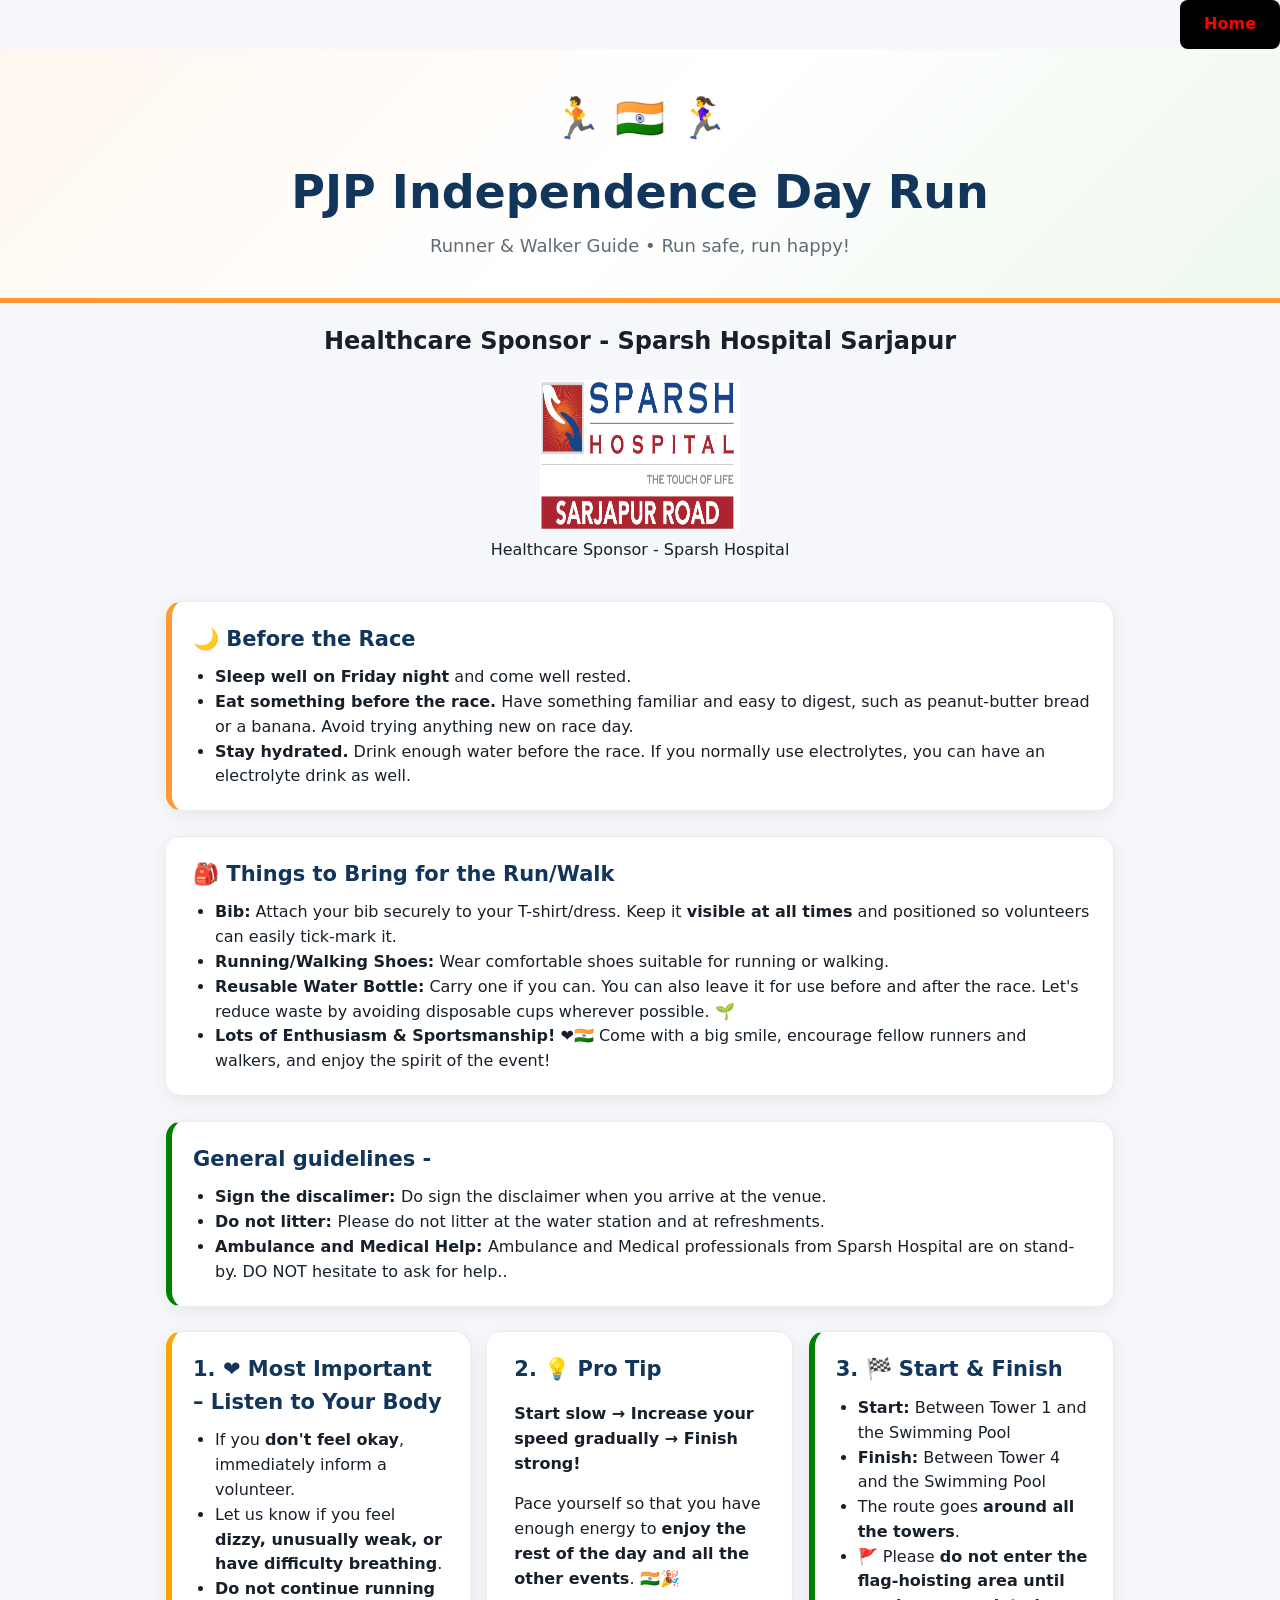
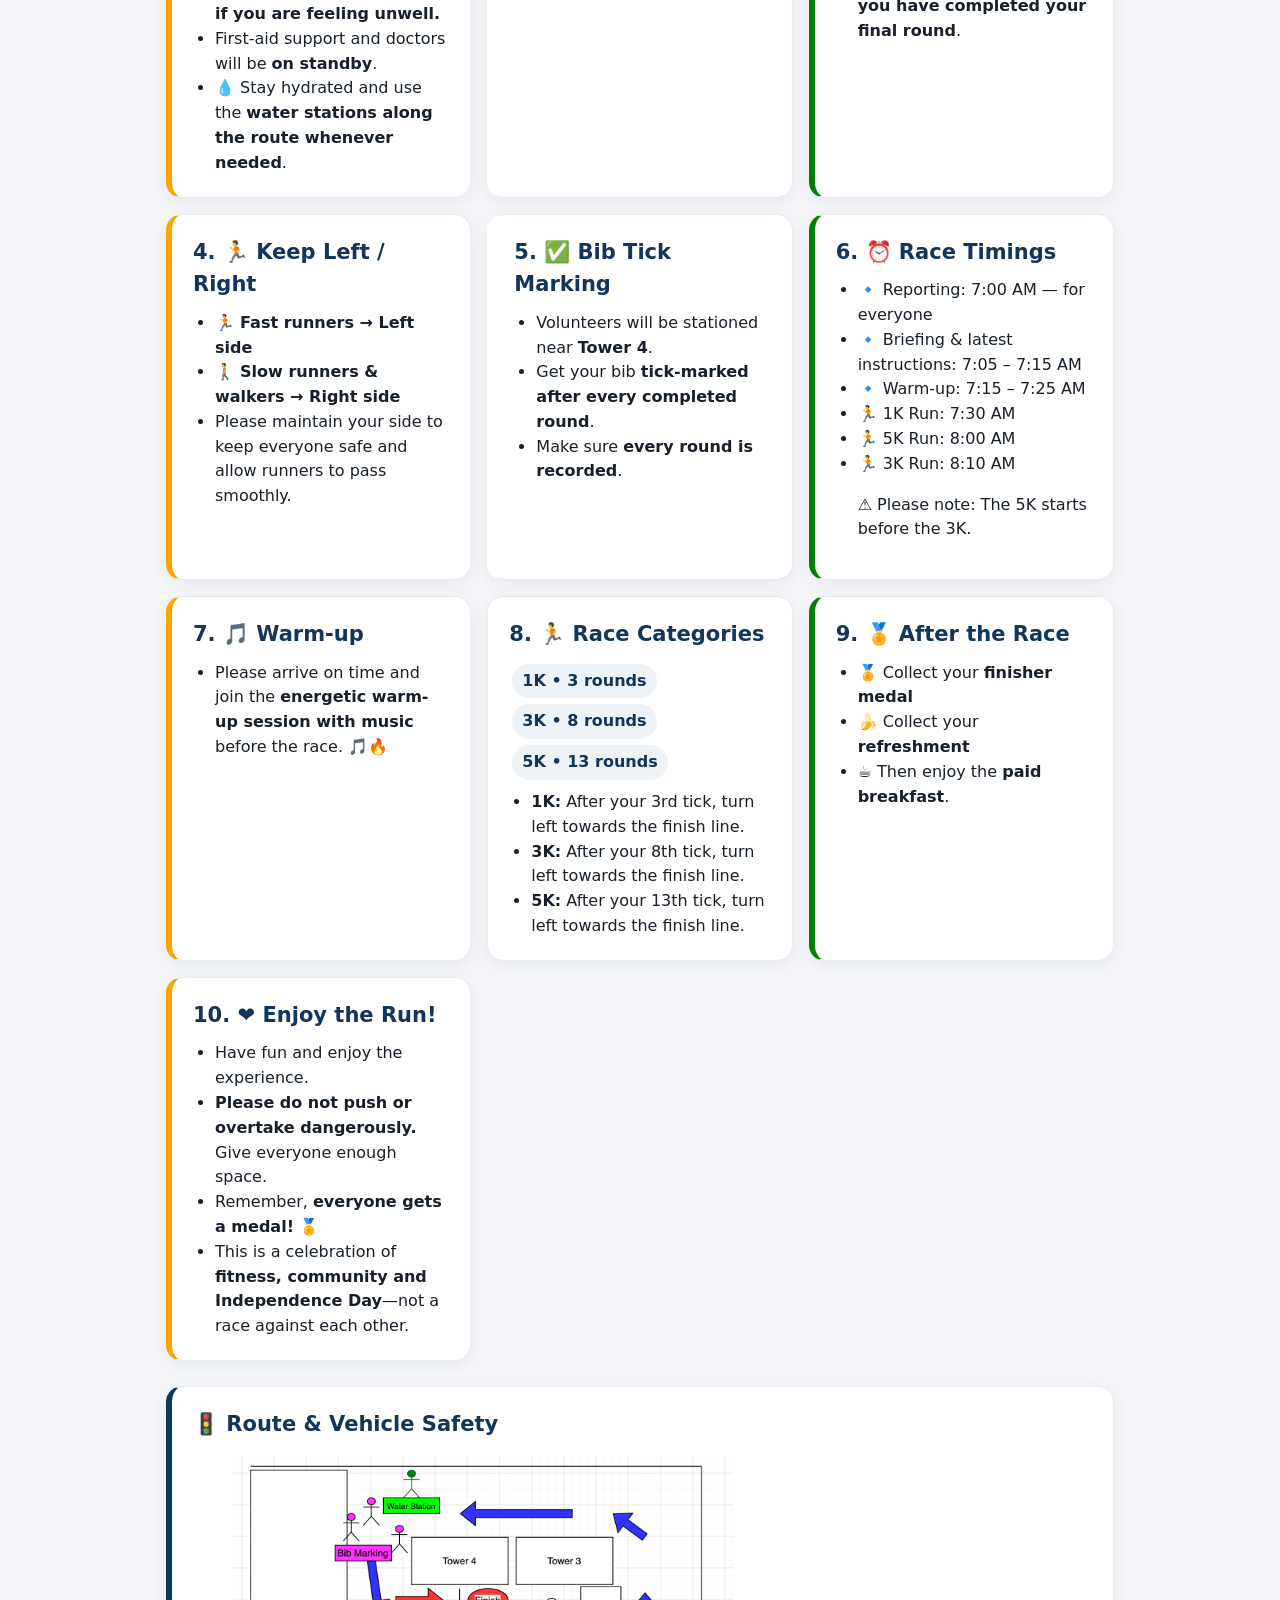
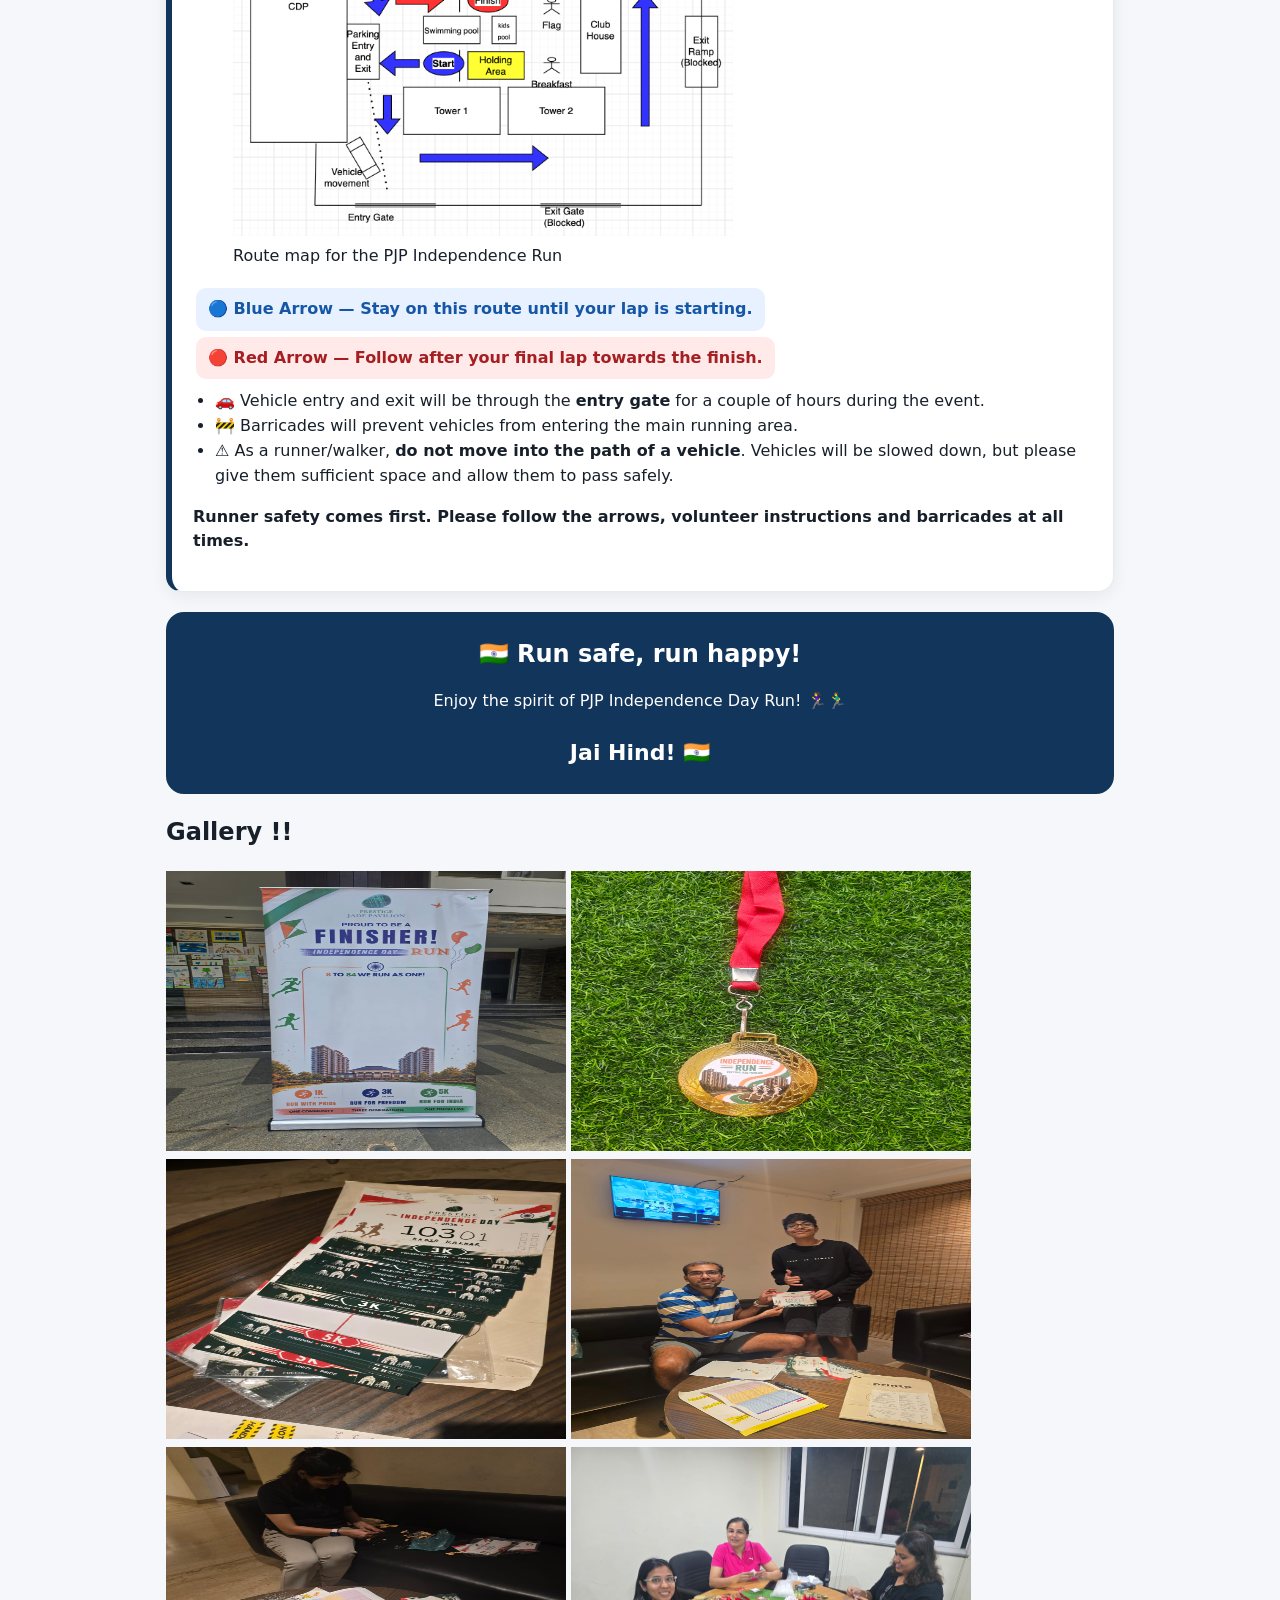
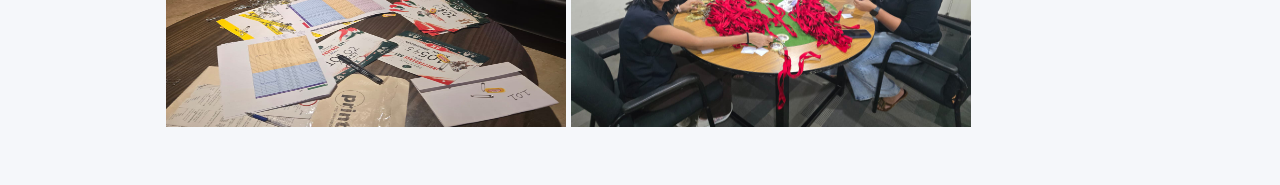
==== PJP_Independence_Day_Run.html @ b3493bb8 "Updated with latest changes" ====
<!doctype html>
<html lang="en">
<head>
	<!-- Google Tag Manager -->
	<script>(function(w,d,s,l,i){w[l]=w[l]||[];w[l].push({'gtm.start':
	new Date().getTime(),event:'gtm.js'});var f=d.getElementsByTagName(s)[0],
	j=d.createElement(s),dl=l!='dataLayer'?'&l='+l:'';j.async=true;j.src=
	'https://www.googletagmanager.com/gtm.js?id='+i+dl;f.parentNode.insertBefore(j,f);
	})(window,document,'script','dataLayer','GTM-TH9XG8PS');</script>
	<!-- End Google Tag Manager -->
<meta charset="utf-8">
<meta name="viewport" content="width=device-width,initial-scale=1">
<title>PJP Independence Day Run – Runner Instructions</title>
<style>
*{box-sizing:border-box}body{margin:0;font-family:system-ui,-apple-system,Segoe UI,Roboto,Arial,sans-serif;background:#f5f7fa;color:#17202a;line-height:1.55}
.hero{background:linear-gradient(135deg,#fff7ef,#fff,#eef8ed);padding:38px 18px;text-align:center;border-bottom:5px solid #ff9933}
.hero h1{margin:8px 0 4px;font-size:clamp(28px,5vw,46px);color:#12355b}.hero p{margin:0;color:#5f6b76;font-size:18px}
.wrap{max-width:980px;margin:auto;padding:22px 16px 50px}.grid{display:grid;grid-template-columns:repeat(auto-fit,minmax(280px,1fr));gap:16px}
.card{background:white;border-radius:16px;padding:21px;box-shadow:0 4px 18px #0001;border:1px solid #e7ebef}.card h2{margin:0 0 10px;color:#12355b;font-size:21px}
.highlight{border-left:6px solid #ff9933}
.things{border-left:6px solid white}
.general{border-left:6px solid green}
.safety{border-left:6px solid orange}
.route{border-left:6px solid #12355b}
ul{margin:7px 0 0;padding-left:22px}.badge{display:inline-block;padding:5px 10px;margin:3px;border-radius:999px;background:#eef3f8;color:#12355b;font-weight:700}
.arrow{display:inline-block;padding:9px 12px;border-radius:10px;font-weight:800;margin:3px}.blue{background:#e8f1ff;color:#1557a6}.red{background:#ffe9e9;color:#a51e22}
.finish{margin-top:20px;background:#12355b;color:white;border-radius:18px;padding:24px;text-align:center}.finish h2{color:white;margin:0 0 6px}
@media(max-width:600px){.card{padding:17px}.hero{padding:30px 14px}}
</style>
</head>
<body>

<div class="button-container">
  <a href="https://www.ironcrew-fitness.in/" class="btn">Home</a>
</div>

<style>
.button-container {
  text-align: right;
}

.btn {
  display: inline-block;
  padding: 12px 24px;
  background: black;
  color: red;
  text-decoration: none;
  border-radius: 8px;
  font-weight: bold;
}

.btn:hover {
  background: #0056b3;
}
</style>
</style>
<header class="hero">
<div style="font-size:40px">🏃 🇮🇳 🏃‍♀️</div><h1>PJP Independence Day Run</h1><p>Runner & Walker Guide • Run safe, run happy!</p>
</header>

<section class="sponsor">
<div style="text-align:center"><h2> Healthcare Sponsor - Sparsh Hospital Sarjapur</h2></div>
        <figure style="text-align: center;">
            <img src="./images/pjp_run/sparsh_logo.png" alt="sparsh hospital logo" width="200" height="150">
            <figcaption>
                Healthcare Sponsor  - Sparsh Hospital
            </figcaption>
        </figure>
</section>

<main class="wrap">

<section class="card highlight"><h2>🌙 Before the Race</h2><ul>
<li><b>Sleep well on Friday night</b> and come well rested.</li>
<li><b>Eat something before the race.</b> Have something familiar and easy to digest, such as peanut-butter bread or a banana. Avoid trying anything new on race day.</li>
<li><b>Stay hydrated.</b> Drink enough water before the race. If you normally use electrolytes, you can have an electrolyte drink as well.</li>
</ul></section><br>

<section class="card things"><h2>🎒 Things to Bring for the Run/Walk</h2><ul>
<li><b>Bib:</b> Attach your bib securely to your T-shirt/dress. Keep it <b>visible at all times</b> and positioned so volunteers can easily tick-mark it.</li>
<li><b>Running/Walking Shoes:</b> Wear comfortable shoes suitable for running or walking.</li>
<li><b>Reusable Water Bottle:</b> Carry one if you can. You can also leave it for use before and after the race. Let's reduce waste by avoiding disposable cups wherever possible. 🌱</li>
<li><b>Lots of Enthusiasm & Sportsmanship!</b> ❤️🇮🇳 Come with a big smile, encourage fellow runners and walkers, and enjoy the spirit of the event!</li>
</ul></section><br>

<section class="card general"><h2>General guidelines - </h2><ul>
<li><b>Sign the discalimer: </b> Do sign the disclaimer when you arrive at the venue.</li>
<li><b>Do not litter: </b> Please do not litter at the water station and at refreshments.</li>
<li><b>Ambulance and Medical Help: </b> Ambulance and Medical professionals from Sparsh Hospital are on stand-by. DO NOT hesitate to ask for help..</li>
</ul></section><br>

<div class="grid">
<section class="card safety"><h2>1. ❤️ Most Important – Listen to Your Body</h2><ul>
        <li>If you <b>don't feel okay</b>, immediately inform a volunteer.</li>
        <li>Let us know if you feel <b>dizzy, unusually weak, or have difficulty breathing</b>.</li>
        <li><b>Do not continue running if you are feeling unwell.</b></li>
        <li>First-aid support and doctors will be <b>on standby</b>.</li>
        <li>💧 Stay hydrated and use the <b>water stations along the route whenever needed</b>.</li>
    </ul>
</section>

<section class="card things"><h2>2. 💡 Pro Tip</h2><p><b>Start slow → Increase your speed gradually → Finish strong!</b></p><p>Pace yourself so that you have enough energy to <b>enjoy the rest of the day and all the other events</b>. 🇮🇳🎉</p></section>

<section class="card general"><h2>3. 🏁 Start & Finish</h2><ul><li><b>Start:</b> Between Tower 1 and the Swimming Pool</li><li><b>Finish:</b> Between Tower 4 and the Swimming Pool</li><li>The route goes <b>around all the towers</b>.</li><li>🚩 Please <b>do not enter the flag-hoisting area until you have completed your final round</b>.</li></ul></section>

<section class="card safety"><h2>4. 🏃 Keep Left / Right</h2><ul><li>🏃 <b>Fast runners → Left side</b></li><li>🚶 <b>Slow runners & walkers → Right side</b></li><li>Please maintain your side to keep everyone safe and allow runners to pass smoothly.</li></ul></section>

<section class="card things"><h2>5. ✅ Bib Tick Marking</h2><ul><li>Volunteers will be stationed near <b>Tower 4</b>.</li><li>Get your bib <b>tick-marked after every completed round</b>.</li><li>Make sure <b>every round is recorded</b>.</li></ul></section>

<section class="card general"><h2>6. ⏰ Race Timings</h2>
    <ul>
        <li>🔹 Reporting: 7:00 AM — for everyone</li>
        <li>🔹 Briefing & latest instructions: 7:05 – 7:15 AM</li>
        <li>🔹 Warm-up: 7:15 – 7:25 AM</li>
        <li>🏃 1K Run: 7:30 AM </li>
        <li> 🏃 5K Run: 8:00 AM</li>
        <li> 🏃 3K Run: 8:10 AM</li>
        <p>⚠️ Please note: The 5K starts before the 3K.<p>
    </ul>
</section>

<section class="card safety"><h2>7. 🎵 Warm-up</h2><ul><li>Please arrive on time and join the <b>energetic warm-up session with music</b> before the race. 🎵🔥</li></ul></section>

<section class="card"><h2>8. 🏃 Race Categories</h2><div class="badge">1K • 3 rounds</div><div class="badge">3K • 8 rounds</div><div class="badge">5K • 13 rounds</div><ul><li><b>1K:</b> After your 3rd tick, turn left towards the finish line.</li><li><b>3K:</b> After your 8th tick, turn left towards the finish line.</li><li><b>5K:</b> After your 13th tick, turn left towards the finish line.</li></ul></section>

<section class="card general"><h2>9. 🏅 After the Race</h2><ul><li>🏅 Collect your <b>finisher medal</b></li><li>🍌 Collect your <b>refreshment</b></li><li>☕ Then enjoy the <b>paid breakfast</b>.</li></ul></section>

<section class="card safety"><h2>10. ❤️ Enjoy the Run!</h2><ul><li>Have fun and enjoy the experience.</li><li><b>Please do not push or overtake dangerously.</b> Give everyone enough space.</li><li>Remember, <b>everyone gets a medal! 🏅</b></li><li>This is a celebration of <b>fitness, community and Independence Day</b>—not a race against each other.</li></ul></section>

</div><br>

<section class="card route"><h2>🚦 Route & Vehicle Safety</h2>
        <figure>
            <img src="./images/pjp_run/pjp_run_route.png" alt="sample week plan" width="500" height="380">
            <figcaption>
                Route map for the PJP Independence Run
            </figcaption>
        </figure>
    <div>
        <span class="arrow blue">🔵 Blue Arrow — Stay on this route until your lap is starting.</span>
        <span class="arrow red">🔴 Red Arrow — Follow after your final lap towards the finish.</span>
    </div>
    <ul>
        <li>🚗 Vehicle entry and exit will be through the <b>entry gate</b> for a couple of hours during the event.</li>
        <li>🚧 Barricades will prevent vehicles from entering the main running area.</li>
        <li>⚠️ As a runner/walker, <b>do not move into the path of a vehicle</b>. Vehicles will be slowed down, but please give them sufficient space and allow them to pass safely.</li>
    </ul>
    <p><b>Runner safety comes first. Please follow the arrows, volunteer instructions and barricades at all times.</b></p></section>

<section class="finish"><h2>🇮🇳 Run safe, run happy!</h2><p>Enjoy the spirit of PJP Independence Day Run! 🏃‍♀️🏃‍♂️</p><p style="font-size:22px;margin-bottom:0"><b>Jai Hind! 🇮🇳</b></p>
</section>


<section id="gallery" class="section-padding">
<h2 class="section-title">Gallery <span class="text-red">!!</span></h2>
    <div class="gallery">
      <img src="./images/pjp_run/pjp_run_gallery/standee.jpeg" alt="Run Bibs" width="400" height="280">
      <img src="./images/pjp_run/pjp_run_gallery/medal.jpeg" alt="Finisher Medal" width="400" height="280">
      <img src="./images/pjp_run/pjp_run_gallery/bibs.jpeg" alt="Run Bibs" width="400" height="280">
      <img src="./images/pjp_run/pjp_run_gallery/bib_distribution1.jpeg" alt="Run Bibs distribution" width="400" height="280">
      <img src="./images/pjp_run/pjp_run_gallery/bib_distribution2.jpeg" alt="Run Bibs distribution" width="400" height="280">
      <img src="./images/pjp_run/pjp_run_gallery/medals_assembly.jpeg" alt="Medals assembly" width="400" height="280">
    </div>
</section>

</main>
</body>
</html>
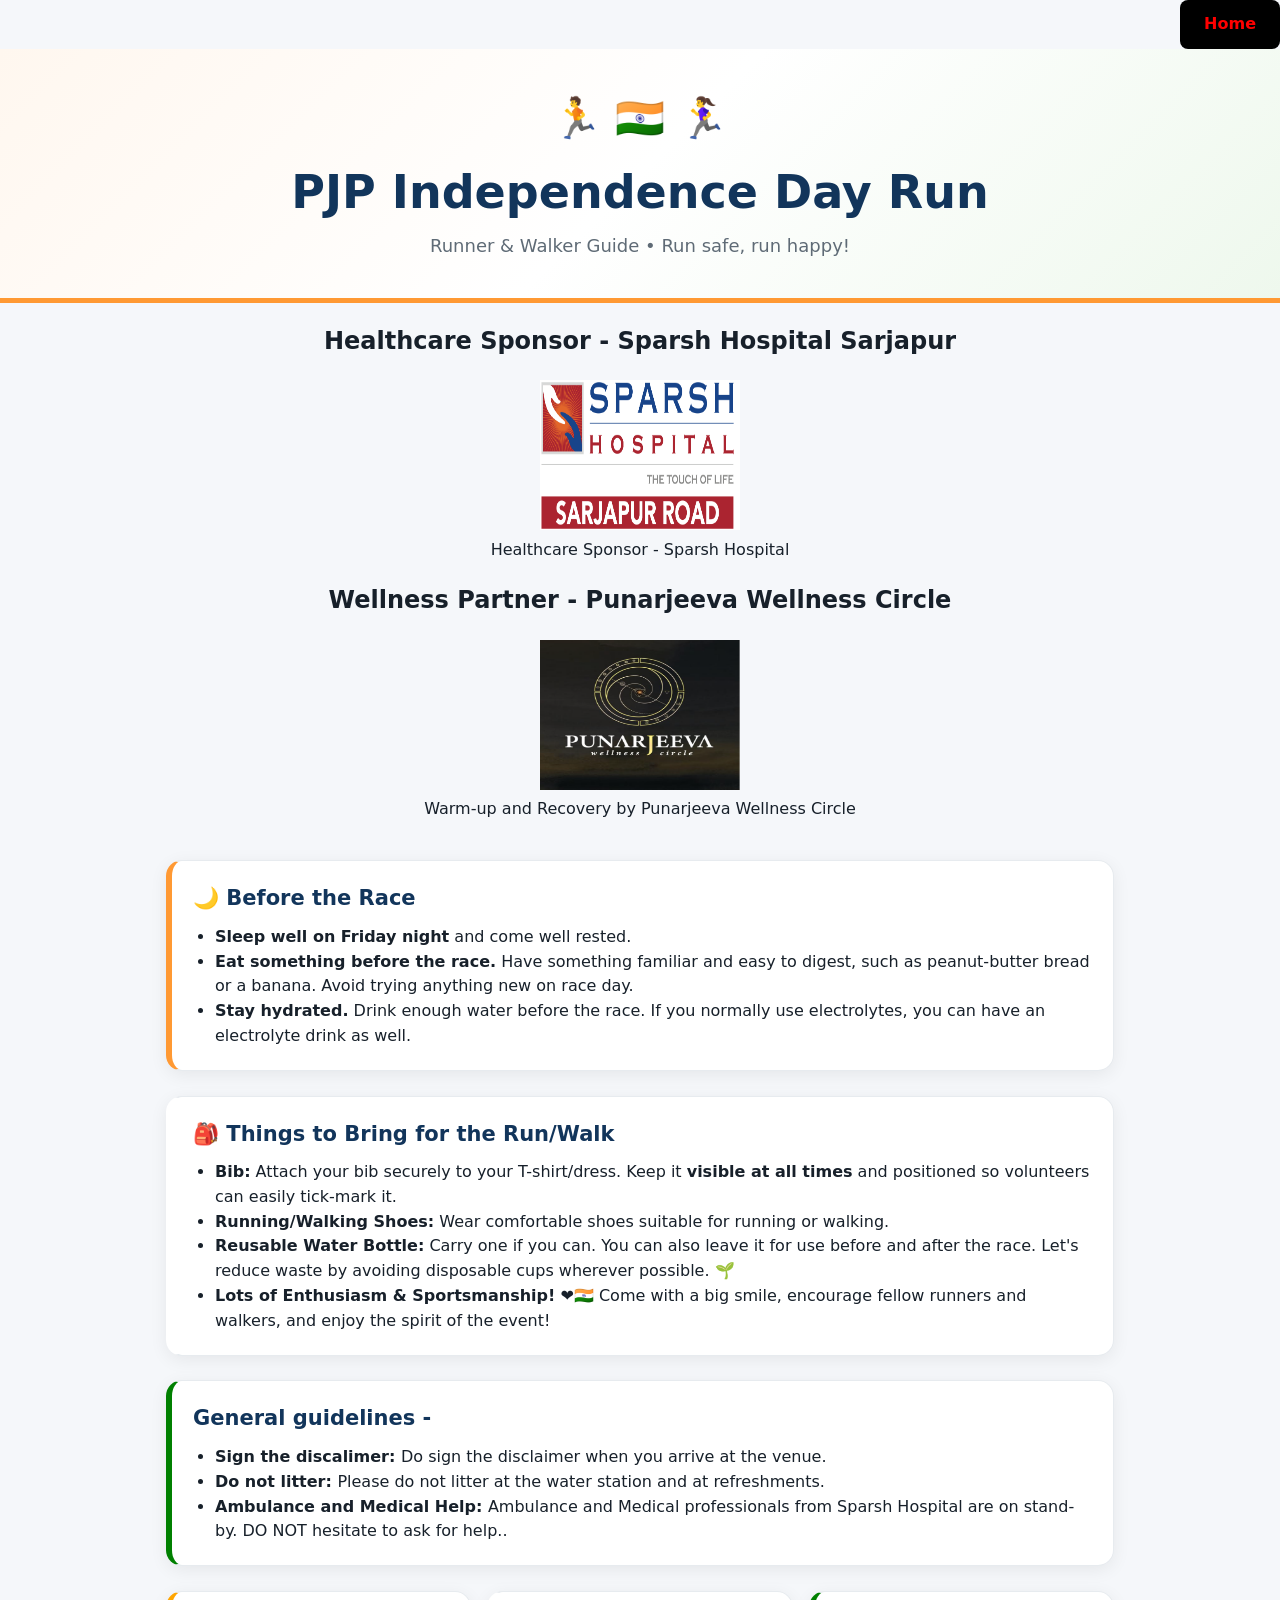
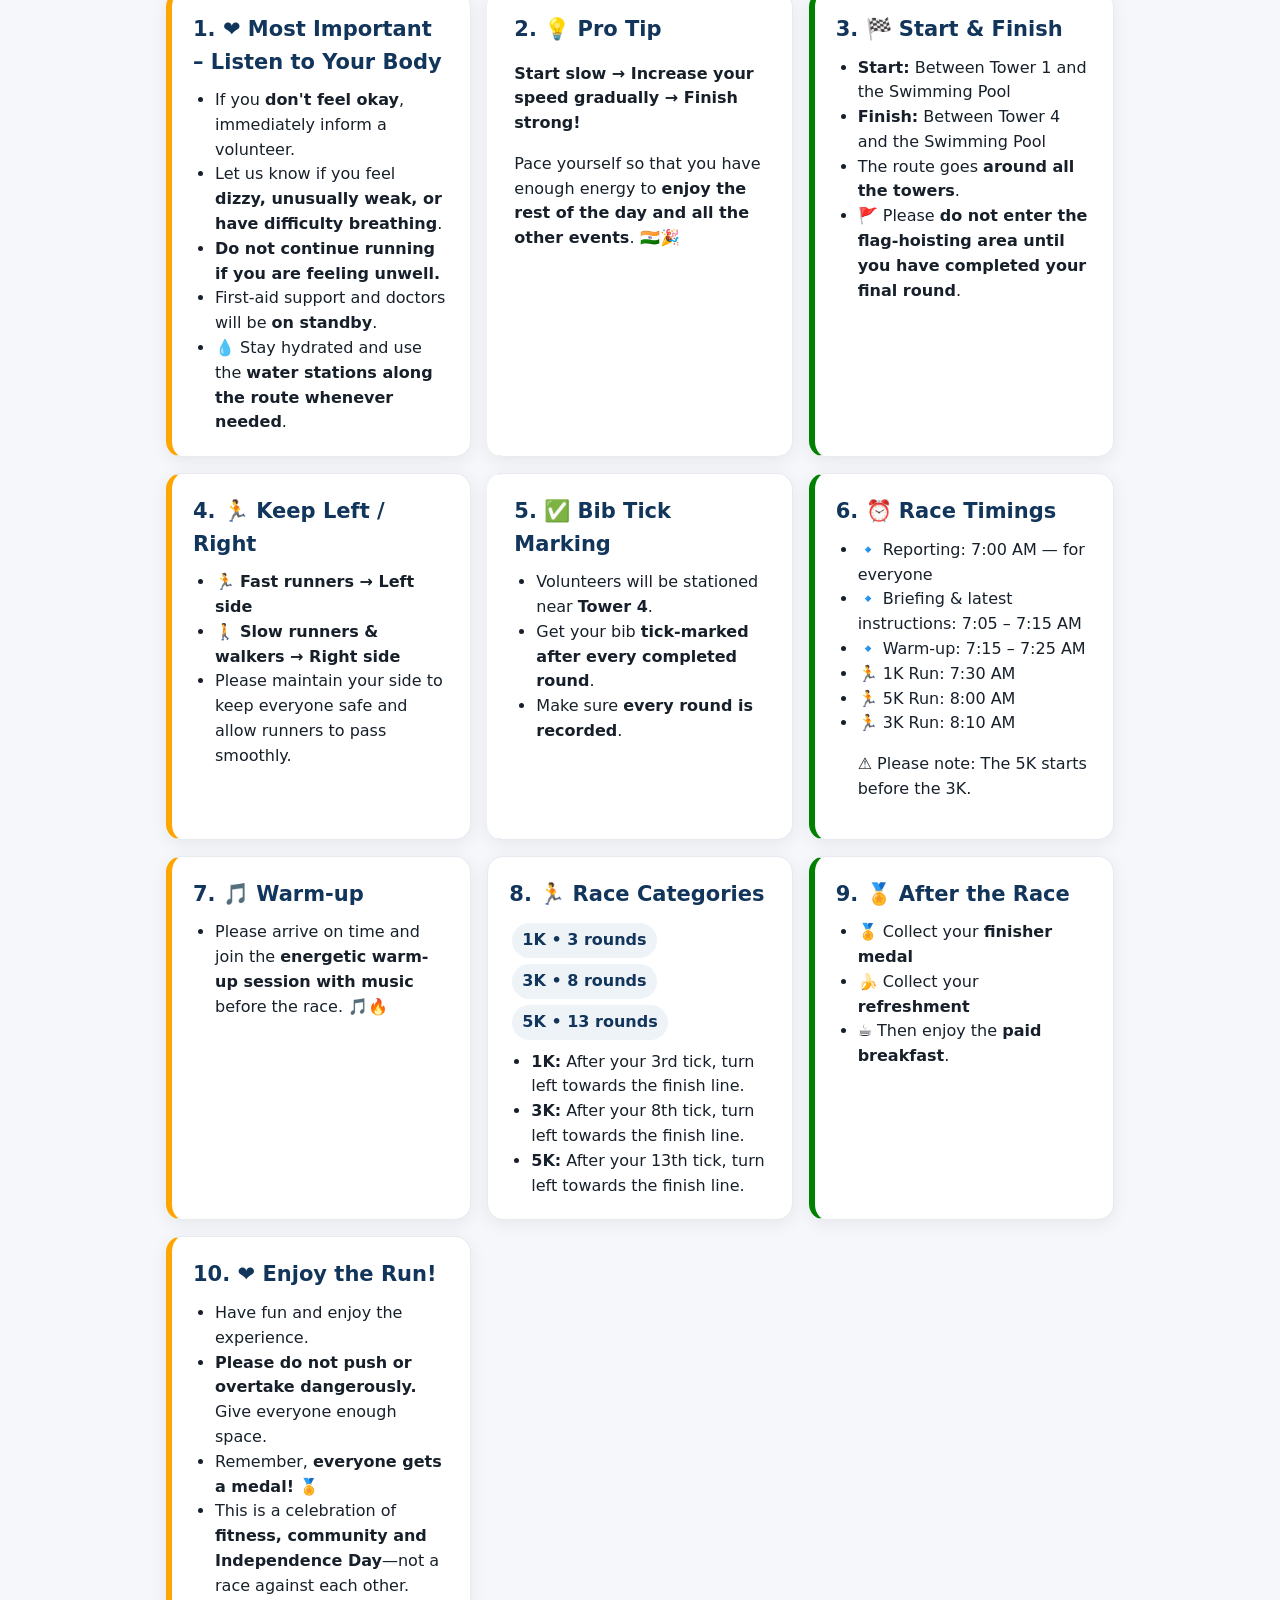
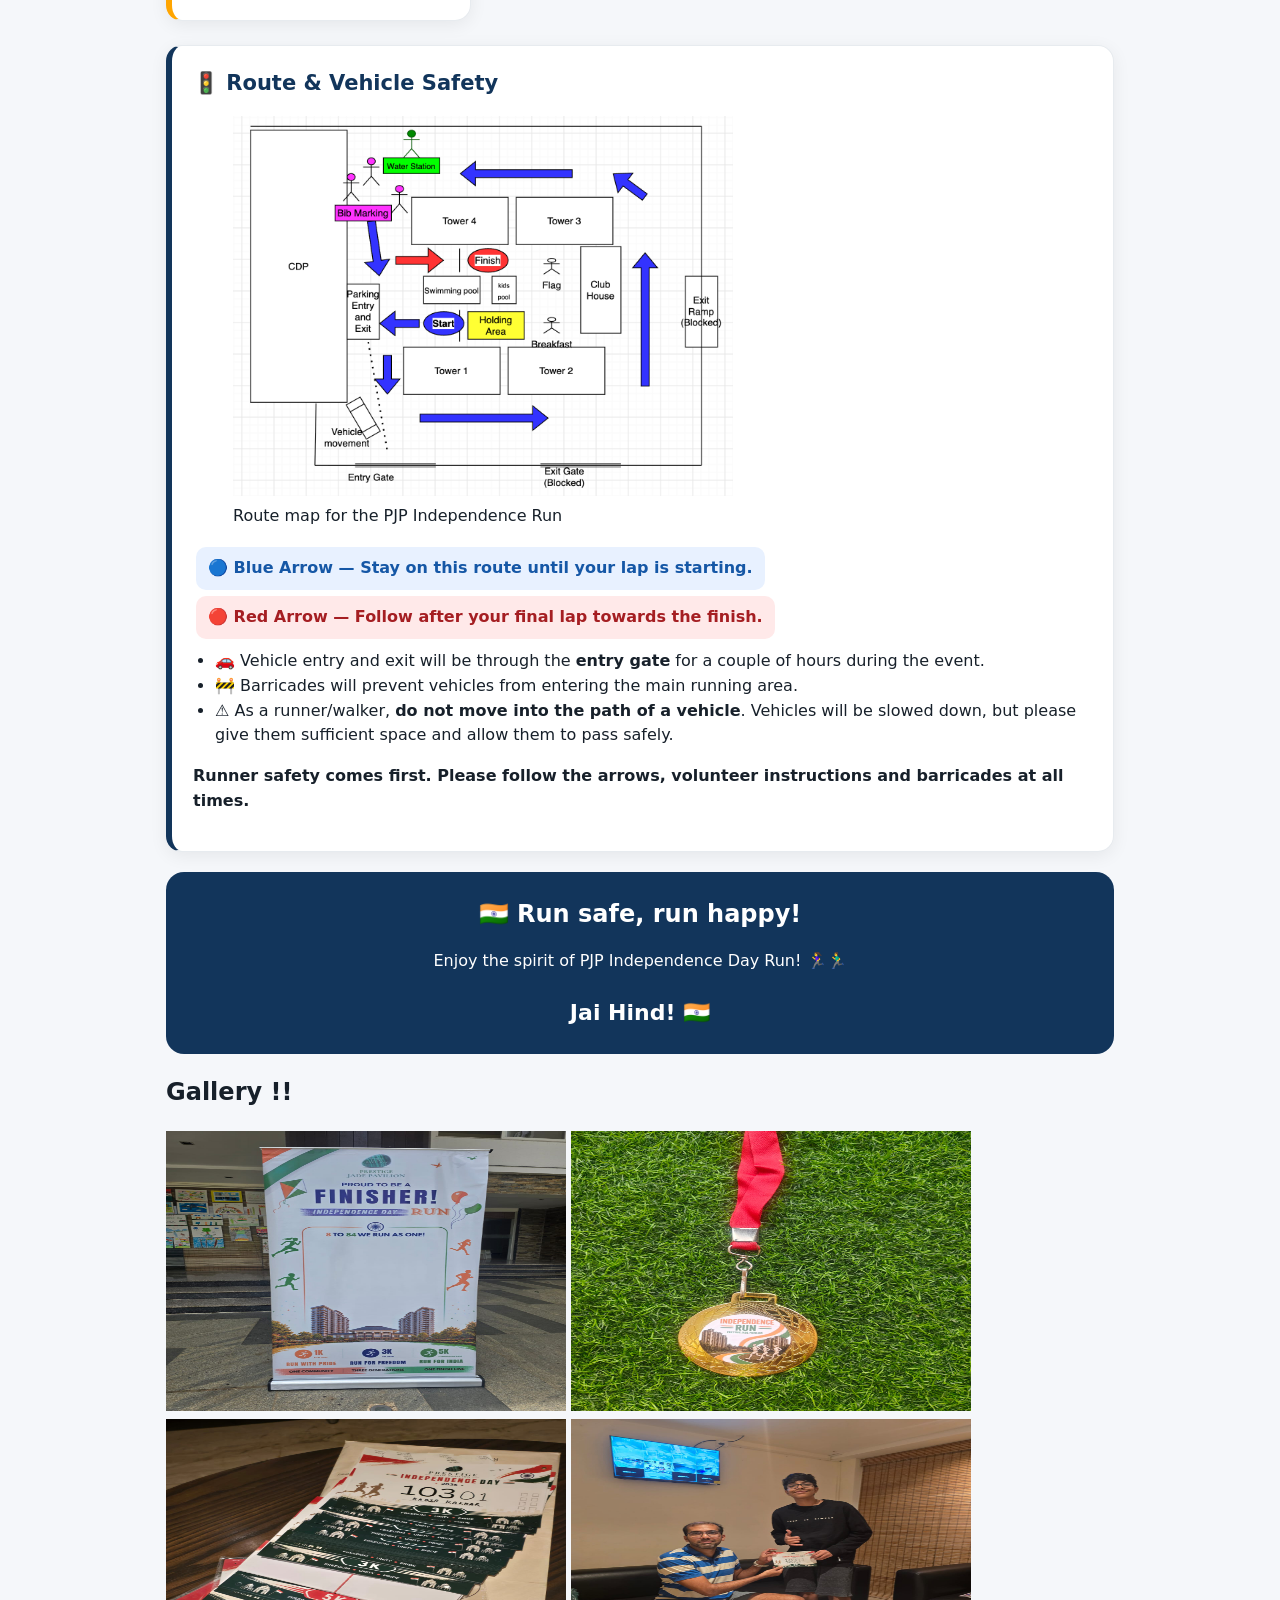
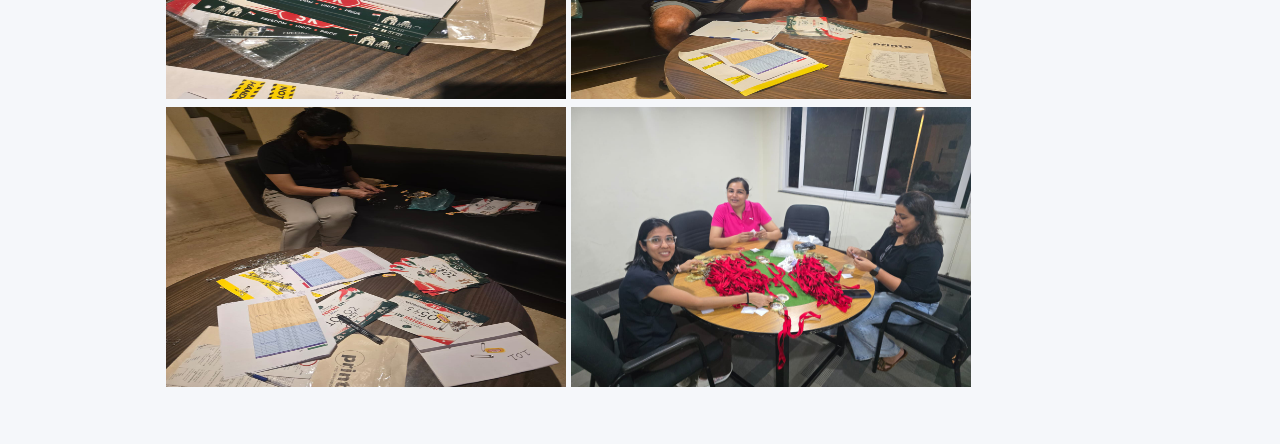
==== commit f8618948: "Adding Punarjeeva" ====
--- a/PJP_Independence_Day_Run.html
+++ b/PJP_Independence_Day_Run.html
@@ -64,6 +64,14 @@
             <img src="./images/pjp_run/sparsh_logo.png" alt="sparsh hospital logo" width="200" height="150">
             <figcaption>
                 Healthcare Sponsor  - Sparsh Hospital
+            </figcaption>
+        </figure>
+</section>
+<div style="text-align:center"><h2> Wellness Partner - Punarjeeva Wellness Circle </h2></div>
+        <figure style="text-align: center;">
+            <img src="./images/pjp_run/punarjeeva.png" alt="Punarjeeva Wellness Circle" width="200" height="150">
+            <figcaption>
+                Warm-up and Recovery by Punarjeeva Wellness Circle
             </figcaption>
         </figure>
 </section>
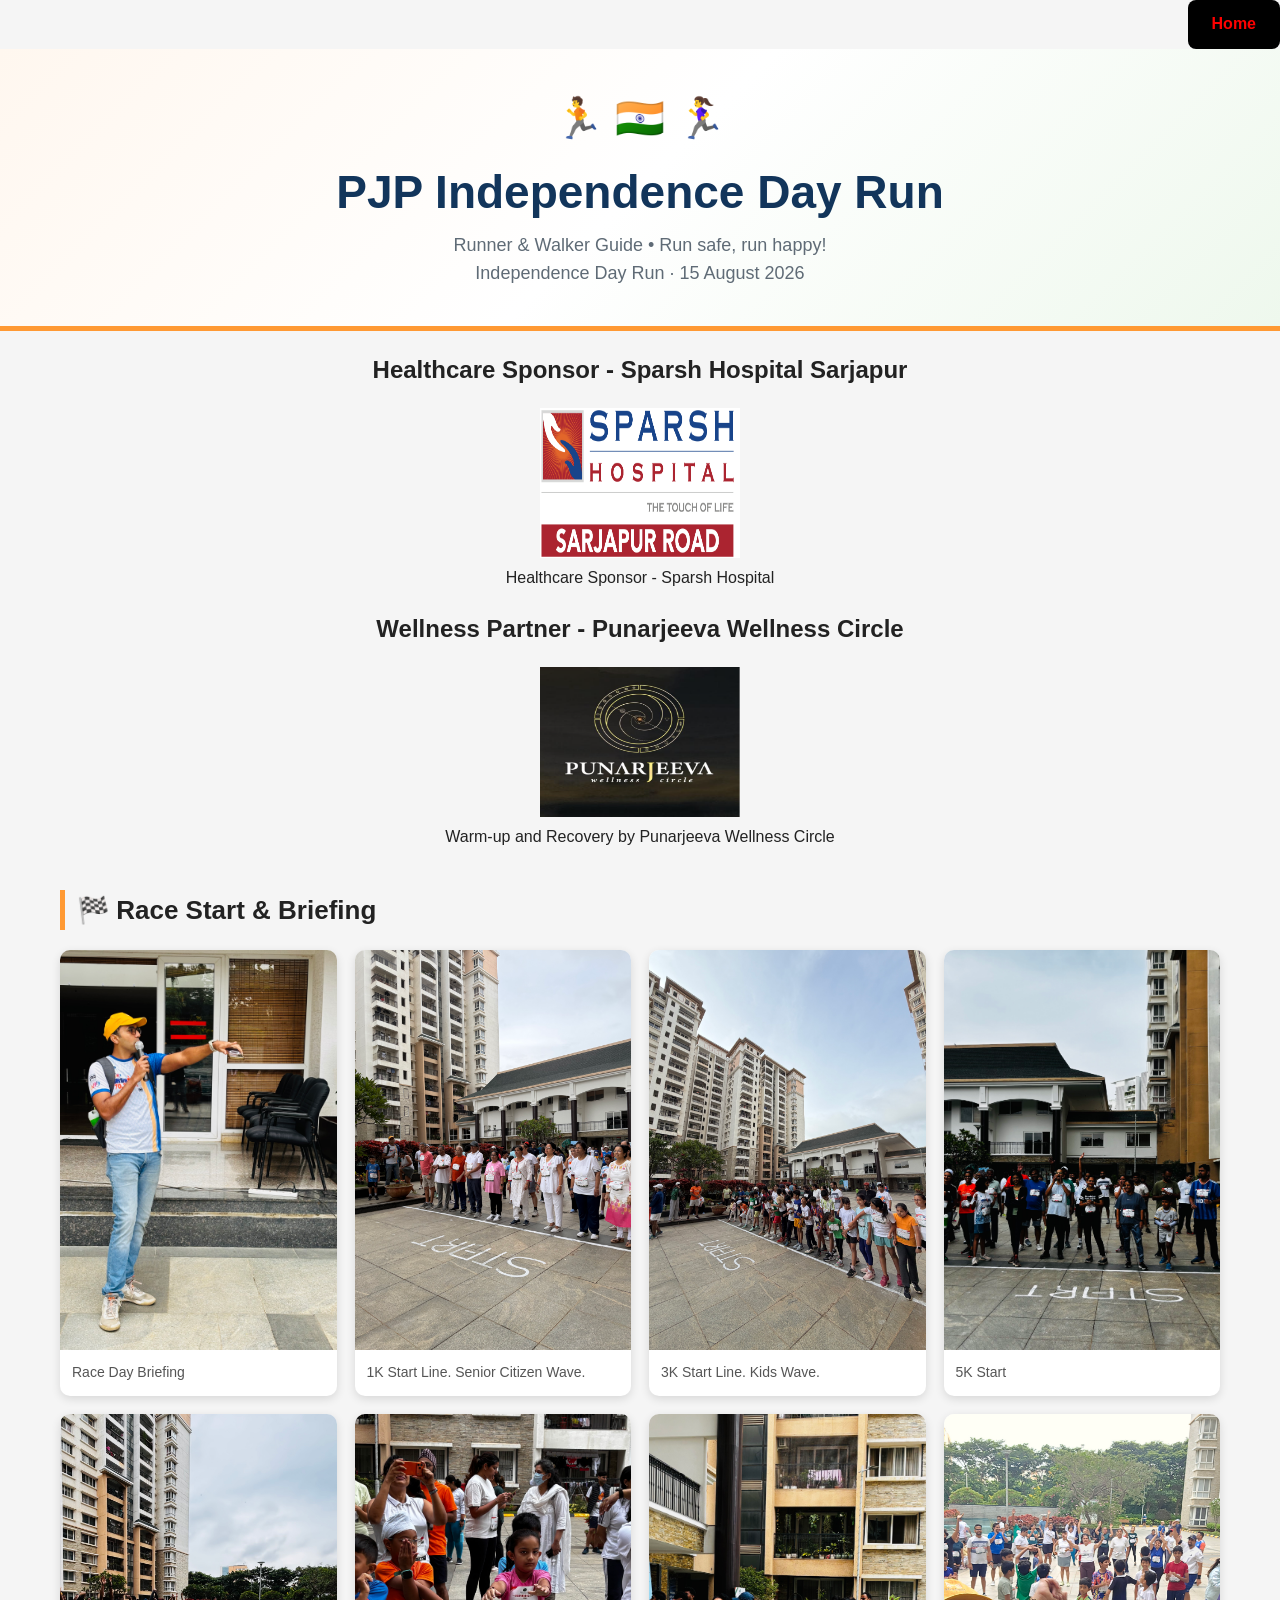
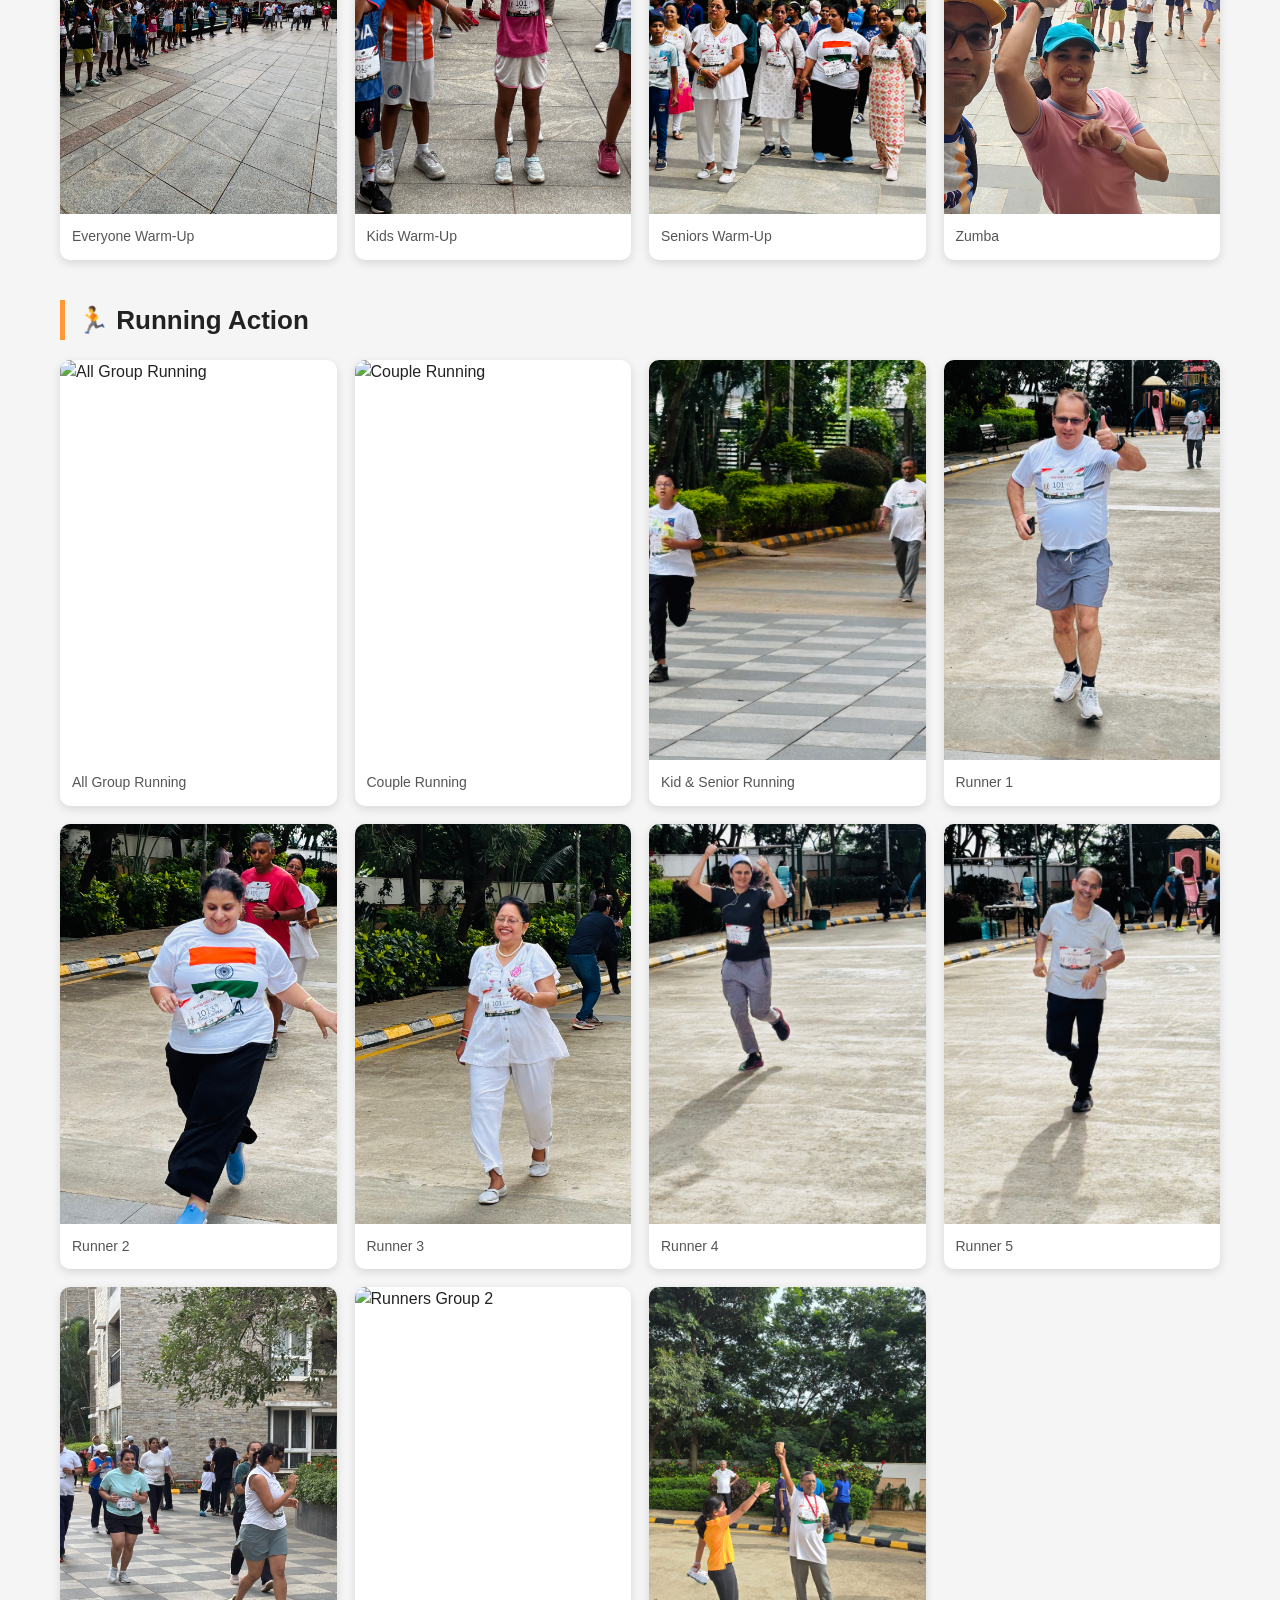
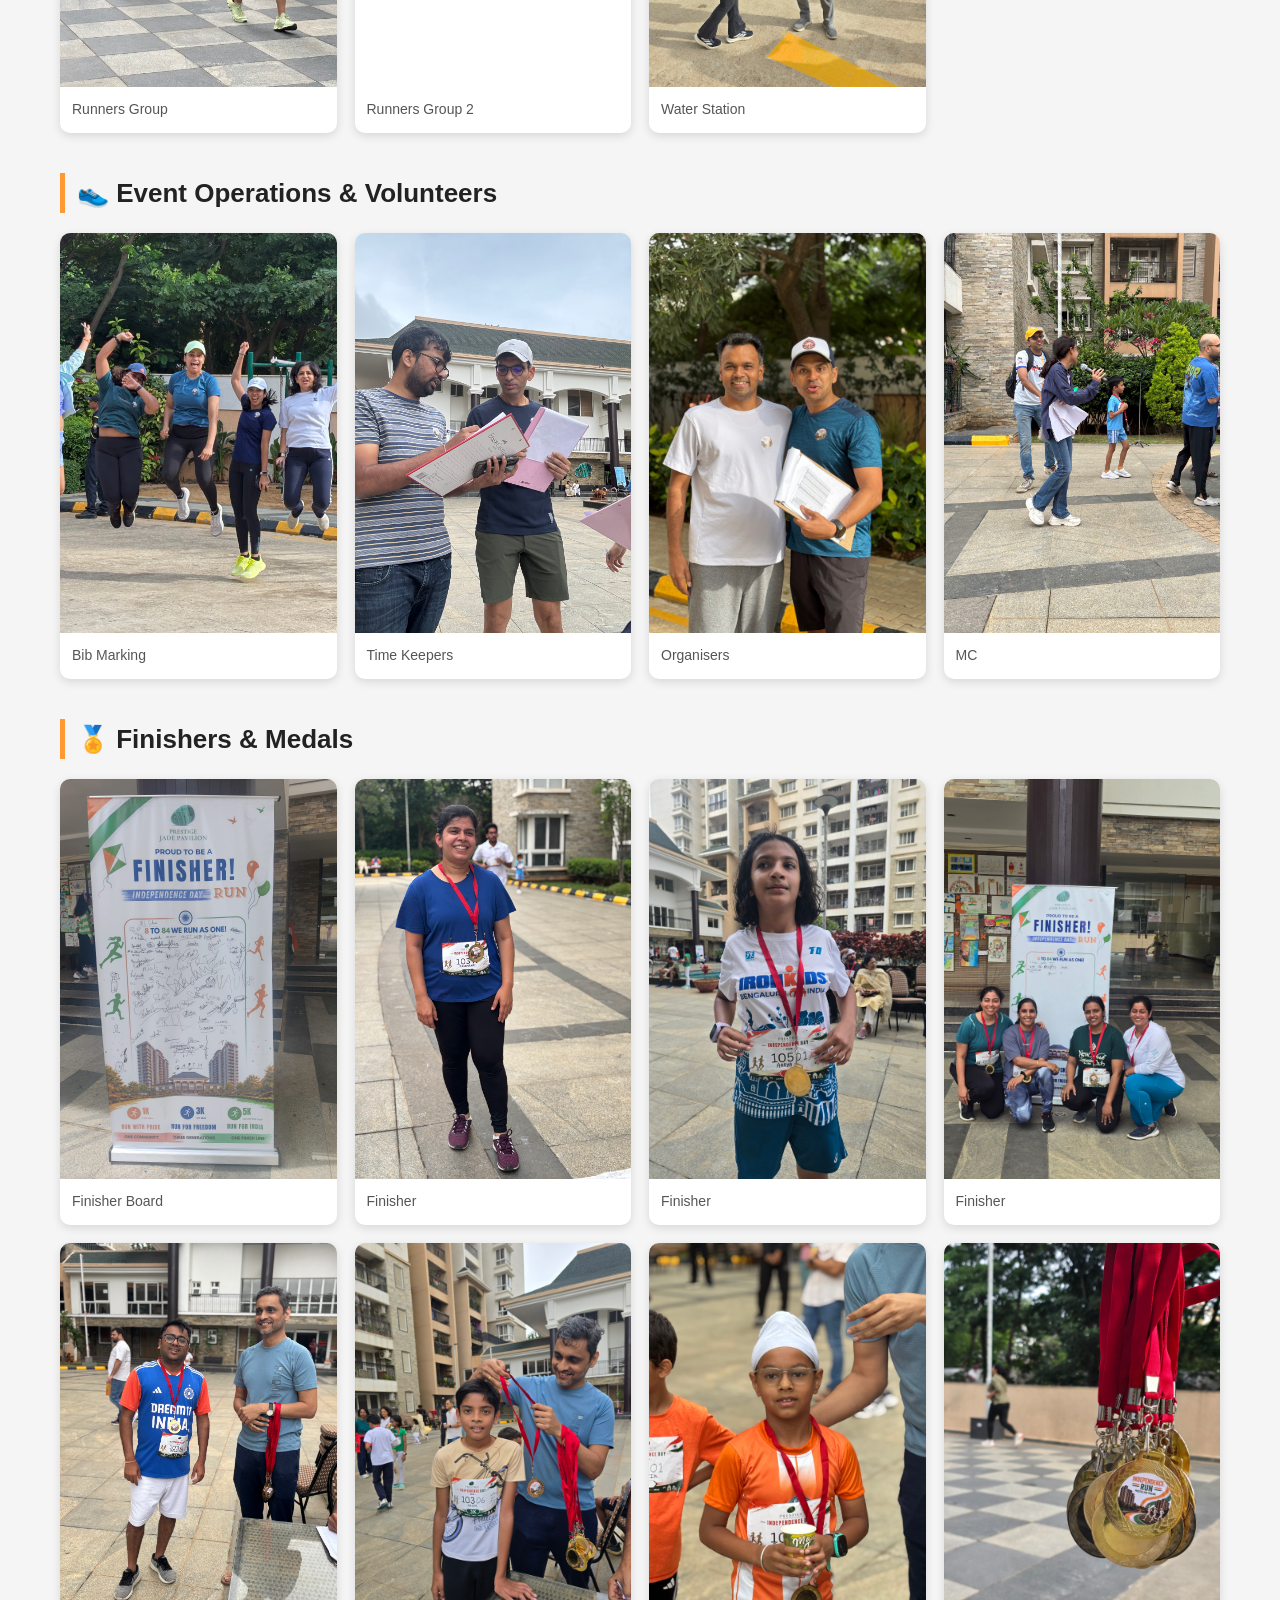
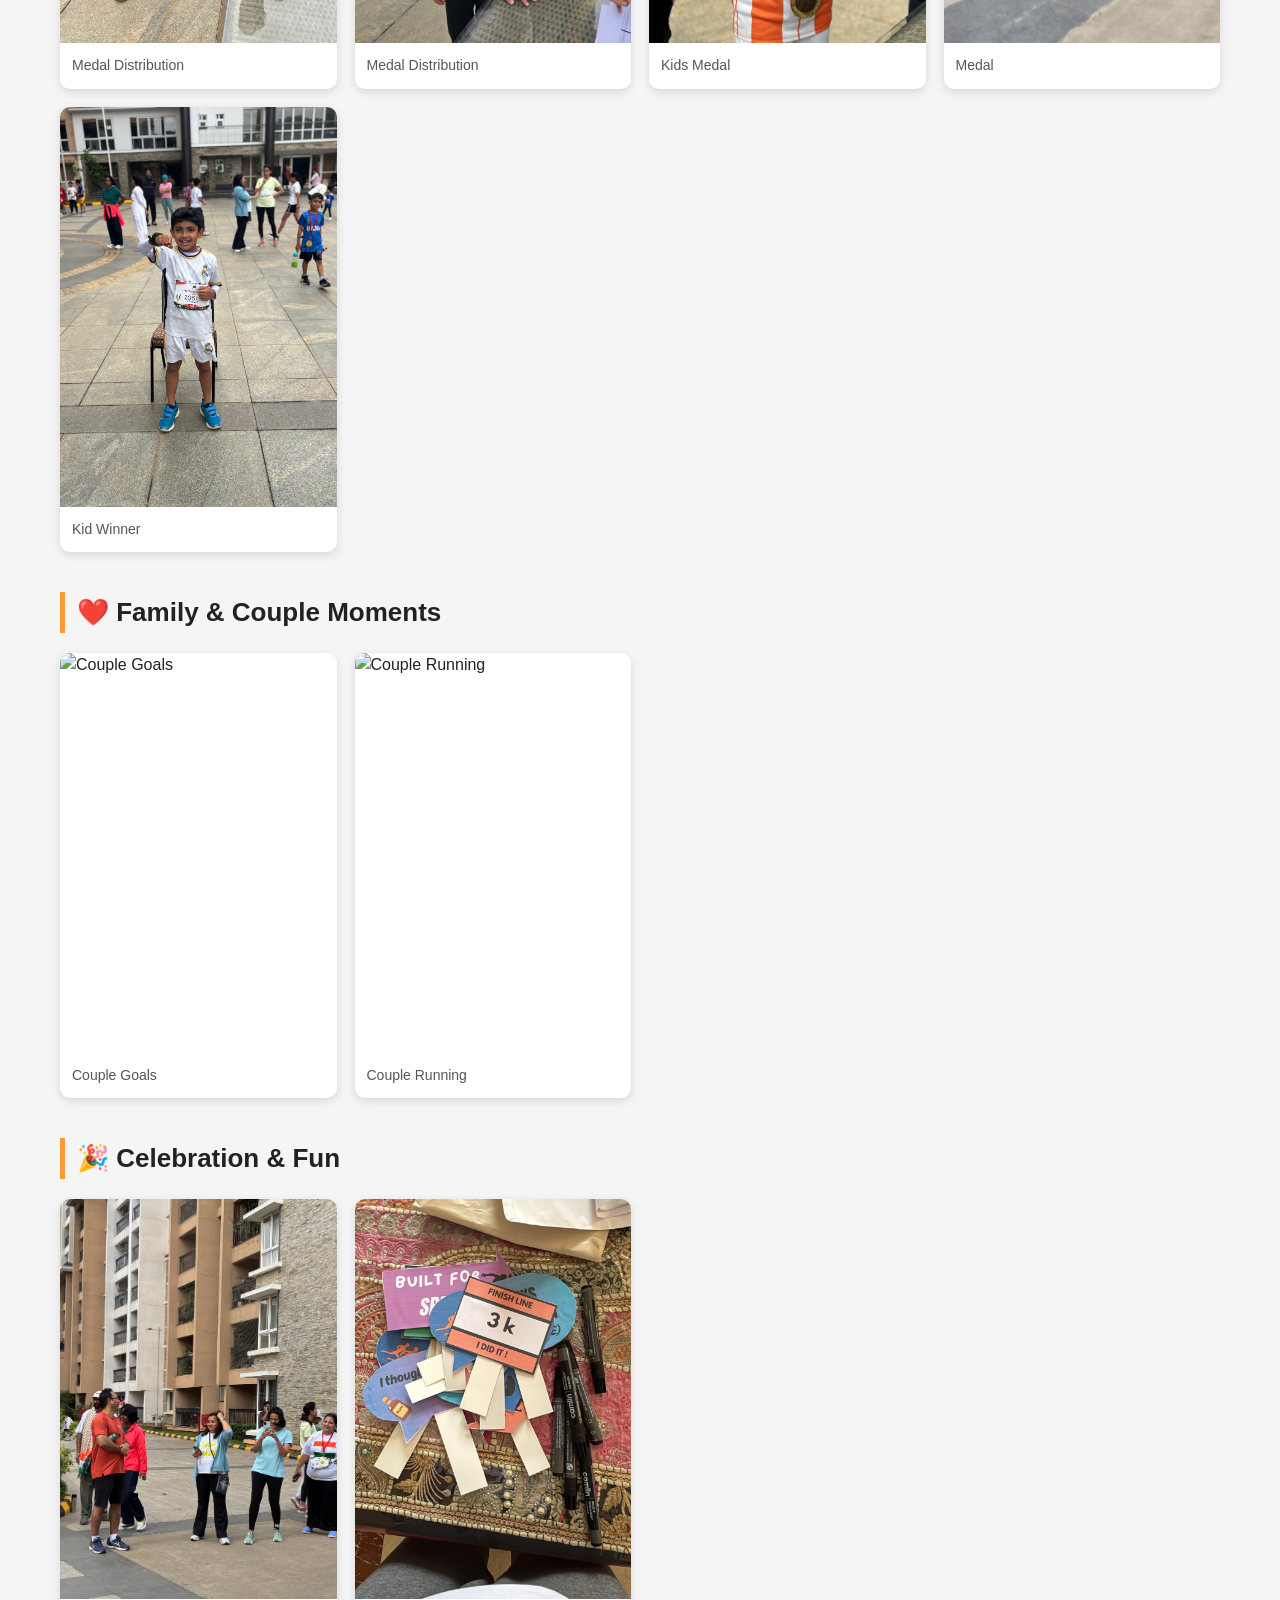
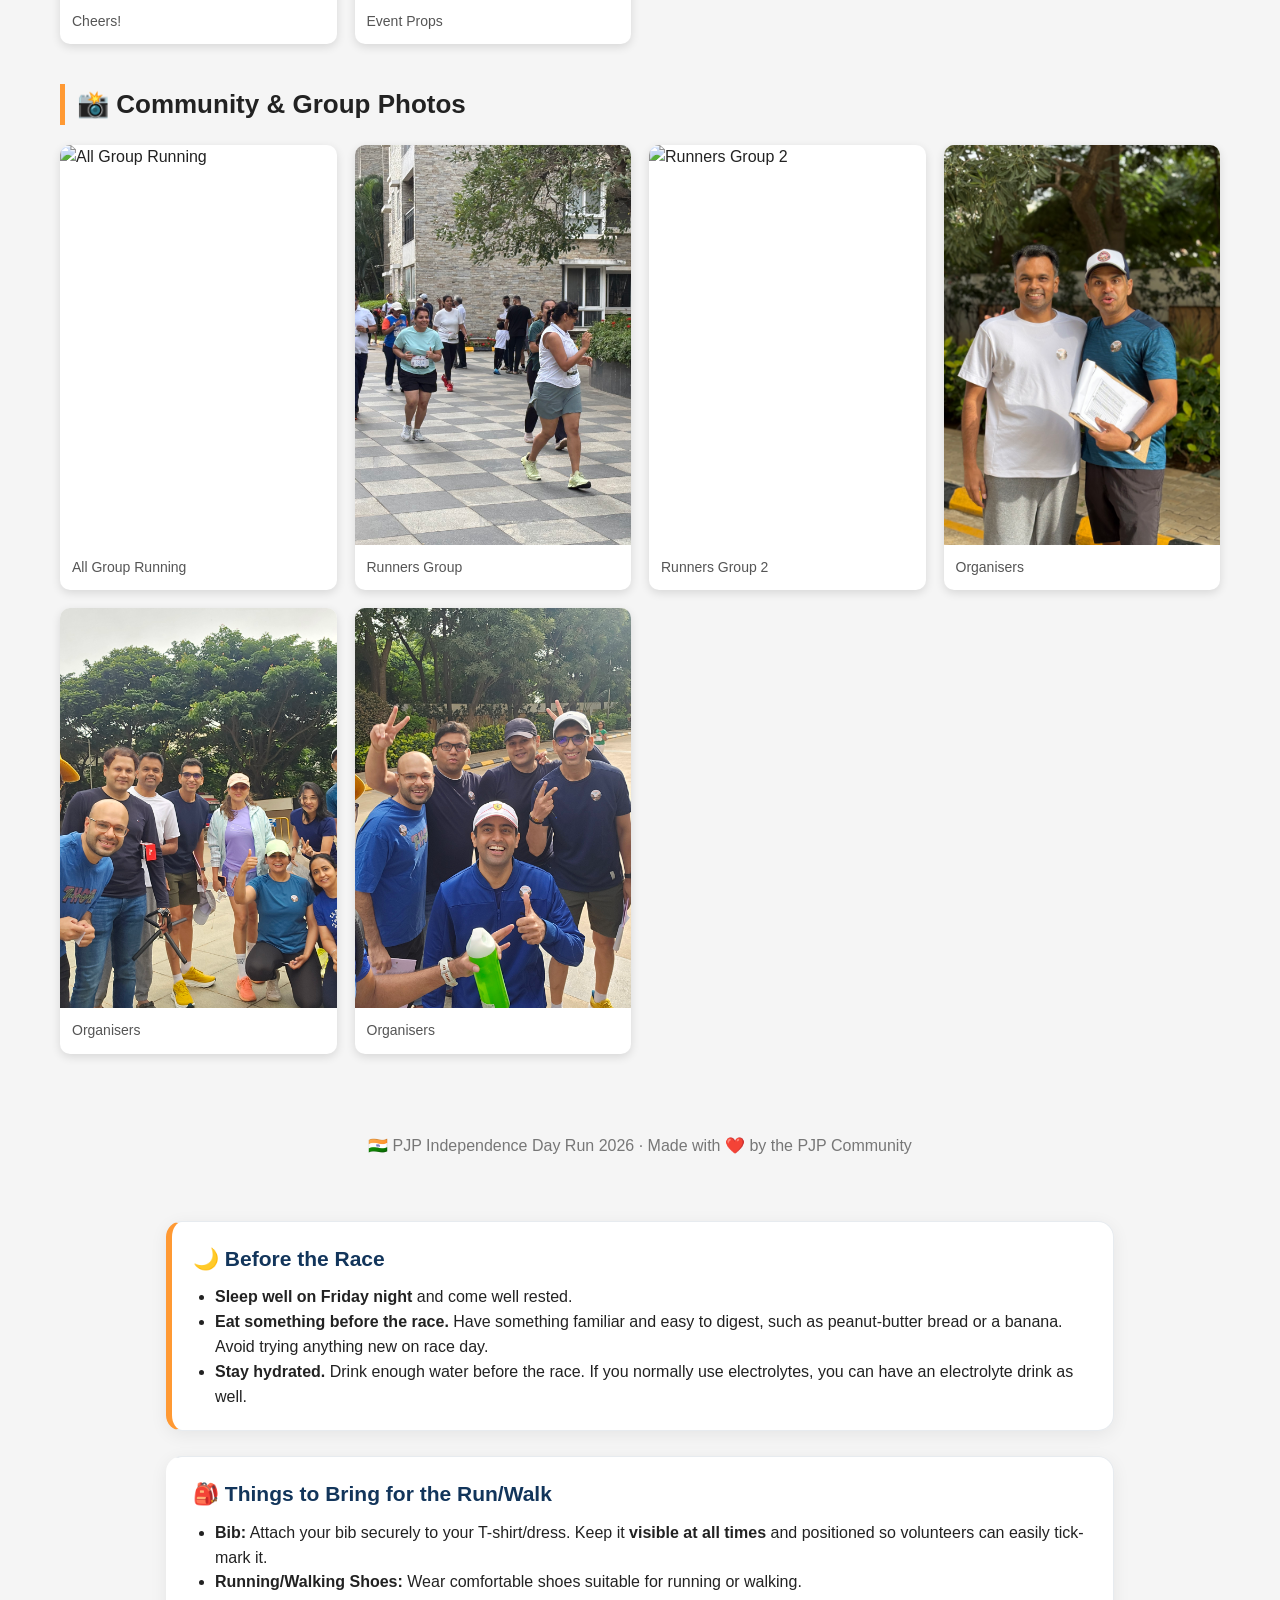
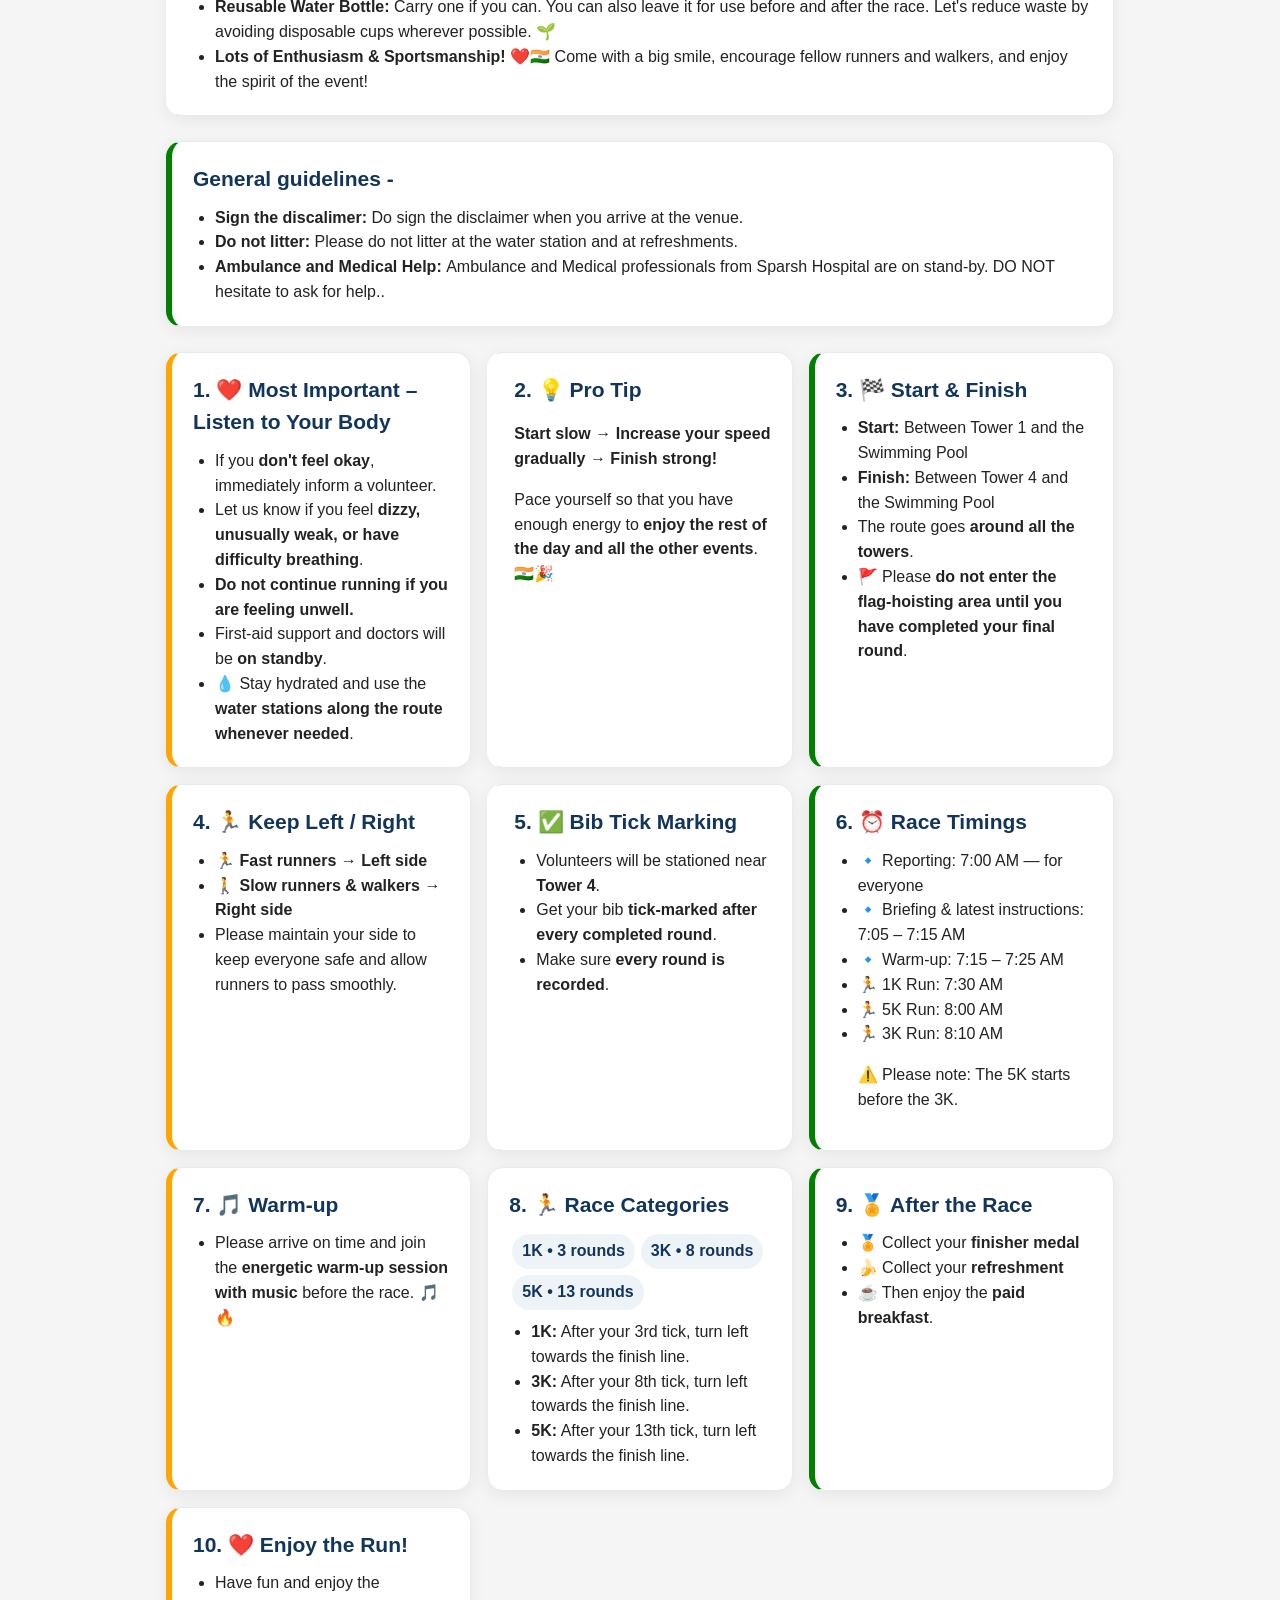
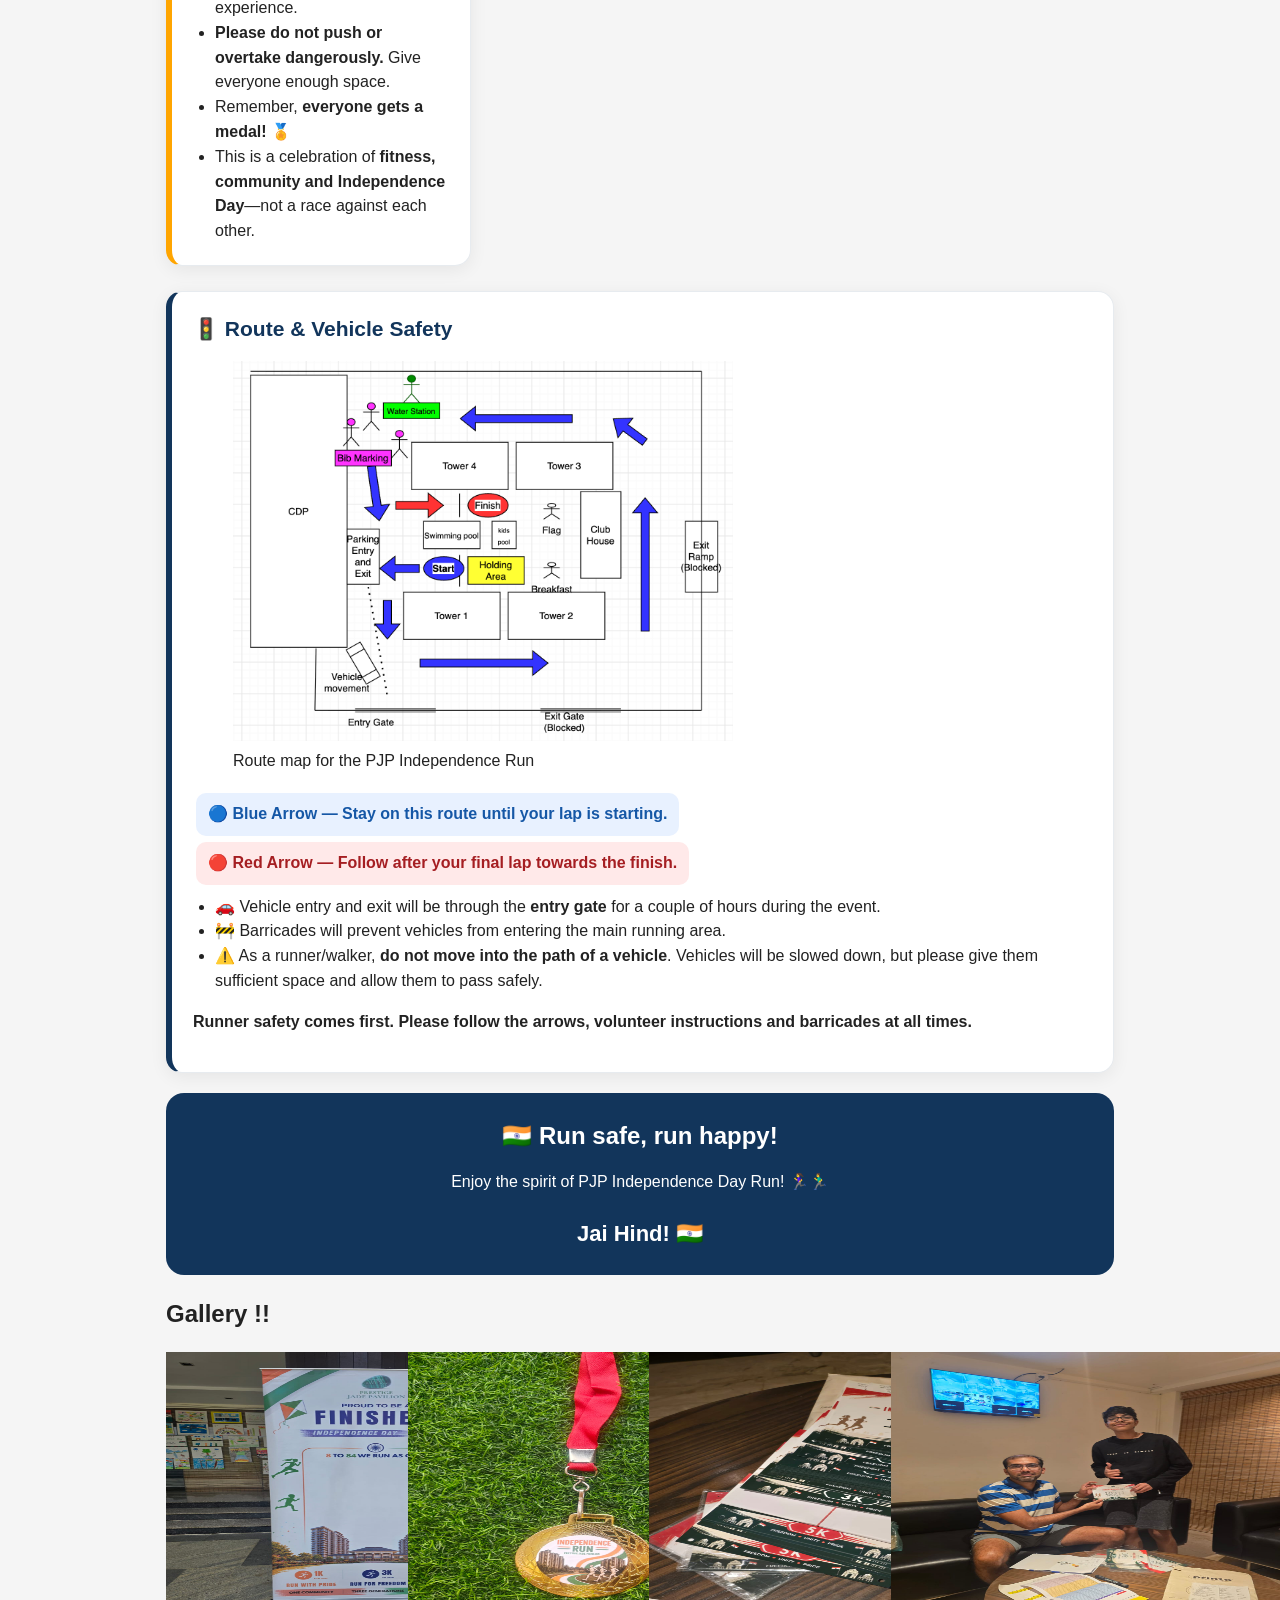
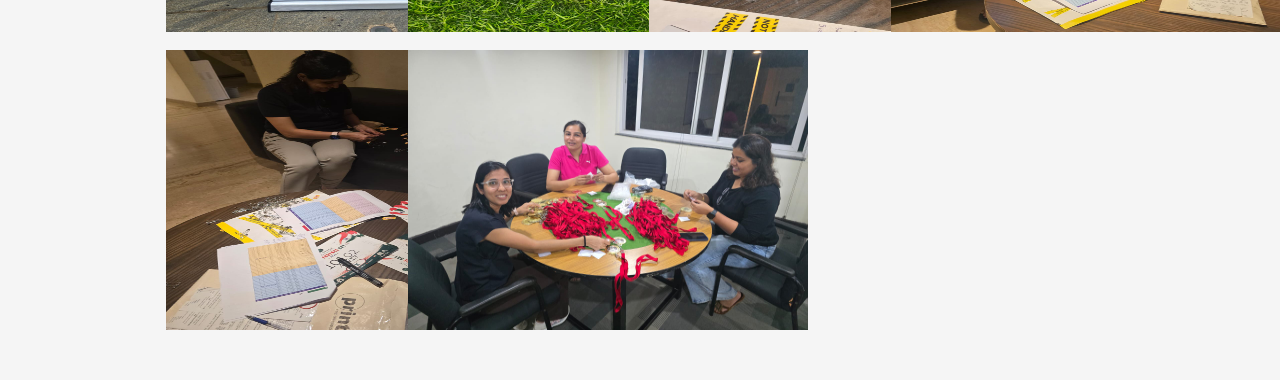
==== commit ae3a6c00: "Adding Race Day photos" ====
--- a/PJP_Independence_Day_Run.html
+++ b/PJP_Independence_Day_Run.html
@@ -56,6 +56,7 @@
 </style>
 <header class="hero">
 <div style="font-size:40px">🏃 🇮🇳 🏃‍♀️</div><h1>PJP Independence Day Run</h1><p>Runner & Walker Guide • Run safe, run happy!</p>
+    <p>Independence Day Run · 15 August 2026</p>
 </header>
 
 <section class="sponsor">
@@ -75,6 +76,536 @@
             </figcaption>
         </figure>
 </section>
+<!--- Race Day photos -->
+<!DOCTYPE html>
+<html lang="en">
+<head>
+    <meta charset="UTF-8">
+    <meta name="viewport" content="width=device-width, initial-scale=1.0">
+
+    <title>PJP Independence Day Run 2026</title>
+
+    <style>
+        * {
+            box-sizing: border-box;
+        }
+
+        body {
+            margin: 0;
+            font-family: Arial, sans-serif;
+            background: #f5f5f5;
+            color: #222;
+        }
+
+        header {
+            text-align: center;
+            padding: 40px 20px;
+            background: #fff;
+        }
+
+        header h1 {
+            margin: 0;
+            font-size: 36px;
+        }
+
+        header p {
+            color: #666;
+            font-size: 17px;
+        }
+
+        .category {
+            max-width: 1200px;
+            margin: 40px auto;
+            padding: 0 20px;
+        }
+
+        .category h2 {
+            font-size: 26px;
+            margin-bottom: 20px;
+            border-left: 5px solid #ff9933;
+            padding-left: 12px;
+        }
+
+        .gallery {
+            display: grid;
+            grid-template-columns: repeat(auto-fill, minmax(220px, 1fr));
+            gap: 18px;
+        }
+
+        .photo {
+            background: white;
+            border-radius: 10px;
+            overflow: hidden;
+            box-shadow: 0 3px 10px rgba(0, 0, 0, 0.12);
+            transition: transform 0.2s;
+        }
+
+        .photo:hover {
+            transform: translateY(-4px);
+        }
+
+        .photo img {
+            width: 100%;
+            height: 400px;
+            object-fit: cover;
+            display: block;
+            cursor: pointer;
+        }
+
+        .caption {
+            padding: 12px;
+            font-size: 14px;
+            color: #555;
+            word-break: break-word;
+        }
+
+        /* Full-screen image viewer */
+
+        .lightbox {
+            display: none;
+            position: fixed;
+            z-index: 9999;
+            inset: 0;
+            background: rgba(0, 0, 0, 0.9);
+            justify-content: center;
+            align-items: center;
+            padding: 30px;
+        }
+
+        .lightbox img {
+            max-width: 95%;
+            max-height: 90%;
+            object-fit: contain;
+        }
+
+        .close {
+            position: absolute;
+            top: 20px;
+            right: 35px;
+            color: white;
+            font-size: 40px;
+            cursor: pointer;
+        }
+
+        footer {
+            text-align: center;
+            padding: 40px 20px;
+            color: #777;
+        }
+
+        @media (max-width: 600px) {
+            header h1 {
+                font-size: 28px;
+            }
+
+            .gallery {
+                grid-template-columns: repeat(2, 1fr);
+                gap: 10px;
+            }
+
+            .photo img {
+                height: 160px;
+            }
+        }
+    </style>
+</head>
+
+<body>
+
+
+
+<!-- =========================
+     RACE START / BRIEFING
+========================= -->
+
+<section class="category">
+    <h2>🏁 Race Start & Briefing</h2>
+
+    <div class="gallery">
+
+        <div class="photo">
+            <img src="./images/pjp_run/pjp_run_gallery/race_day/race_day_briefing.jpg"
+                 alt="Race Day Briefing">
+            <div class="caption">Race Day Briefing</div>
+        </div>
+
+        <div class="photo">
+            <img src="./images/pjp_run/pjp_run_gallery/race_day/1k_startline.jpg"
+                 alt="1K Start Line">
+            <div class="caption">1K Start Line. Senior Citizen Wave.</div>
+        </div>
+        <div class="photo">
+            <img src="./images/pjp_run/pjp_run_gallery/race_day/3k_startline.jpg"
+                 alt="3K Start Line">
+            <div class="caption">3K Start Line. Kids Wave.</div>
+        </div>
+
+        <div class="photo">
+            <img src="./images/pjp_run/pjp_run_gallery/race_day/5k_start.jpg"
+                 alt="5K Start">
+            <div class="caption">5K Start</div>
+        </div>
+
+        <div class="photo">
+            <img src="./images/pjp_run/pjp_run_gallery/race_day/everyone_warmup.jpg"
+                 alt="Everyone Warm Up">
+            <div class="caption">Everyone Warm-Up</div>
+        </div>
+
+        <div class="photo">
+            <img src="./images/pjp_run/pjp_run_gallery/race_day/kids_warm-up.jpg"
+                 alt="Kids Warm Up">
+            <div class="caption">Kids Warm-Up</div>
+        </div>
+
+        <div class="photo">
+            <img src="./images/pjp_run/pjp_run_gallery/race_day/seniors_warmup.jpg"
+                 alt="Seniors Warm Up">
+            <div class="caption">Seniors Warm-Up</div>
+        </div>
+
+        <div class="photo">
+            <img src="./images/pjp_run/pjp_run_gallery/race_day/zumba.jpg"
+                 alt="Zumba">
+            <div class="caption">Zumba</div>
+        </div>
+    </div>
+</section>
+
+
+<!-- =========================
+     RUNNING ACTION
+========================= -->
+
+<section class="category">
+    <h2>🏃 Running Action</h2>
+
+    <div class="gallery">
+
+        <div class="photo">
+            <img src="./images/pjp_run/pjp_run_gallery/race_day/all_group_running.jpg"
+                 alt="All Group Running">
+            <div class="caption">All Group Running</div>
+        </div>
+
+        <div class="photo">
+            <img src="./images/pjp_run/pjp_run_gallery/race_day/couple_running.jpg"
+                 alt="Couple Running">
+            <div class="caption">Couple Running</div>
+        </div>
+
+        <div class="photo">
+            <img src="./images/pjp_run/pjp_run_gallery/race_day/kid_senior_running.jpg"
+                 alt="Kid and Senior Running">
+            <div class="caption">Kid & Senior Running</div>
+        </div>
+
+        <div class="photo">
+            <img src="./images/pjp_run/pjp_run_gallery/race_day/runner1.jpg"
+                 alt="Runner 1">
+            <div class="caption">Runner 1</div>
+        </div>
+
+        <div class="photo">
+            <img src="./images/pjp_run/pjp_run_gallery/race_day/runner2.jpg"
+                 alt="Runner 2">
+            <div class="caption">Runner 2</div>
+        </div>
+
+        <div class="photo">
+            <img src="./images/pjp_run/pjp_run_gallery/race_day/runner3.jpg"
+                 alt="Runner 3">
+            <div class="caption">Runner 3</div>
+        </div>
+
+        <div class="photo">
+            <img styel="vertical-align: bottom" src="./images/pjp_run/pjp_run_gallery/race_day/runner4.jpg"
+                 alt="Runner 4">
+            <div class="caption">Runner 4</div>
+        </div>
+
+        <div class="photo">
+            <img src="./images/pjp_run/pjp_run_gallery/race_day/runner5.jpg"
+                 alt="Runner 5">
+            <div class="caption">Runner 5</div>
+        </div>
+
+        <div class="photo">
+            <img src="./images/pjp_run/pjp_run_gallery/race_day/runners_group.jpg"
+                 alt="Runners Group">
+            <div class="caption">Runners Group</div>
+        </div>
+
+        <div class="photo">
+            <img src="./images/pjp_run/pjp_run_gallery/race_day/runners_group2.jpg"
+                 alt="Runners Group 2">
+            <div class="caption">Runners Group 2</div>
+        </div>
+
+        <div class="photo">
+            <img src="./images/pjp_run/pjp_run_gallery/race_day/water_station.jpg"
+                 alt="Water Station">
+            <div class="caption">Water Station</div>
+        </div>
+
+        </div>
+
+</section>
+
+
+<!-- =========================
+     EVENT OPERATIONS
+========================= -->
+
+<section class="category">
+    <h2>👟 Event Operations & Volunteers</h2>
+
+    <div class="gallery">
+
+        <div class="photo">
+            <img src="./images/pjp_run/pjp_run_gallery/race_day/bib_marking1.jpg"
+                 alt="Bib Marking">
+            <div class="caption">Bib Marking</div>
+        </div>
+
+        <div class="photo">
+            <img src="./images/pjp_run/pjp_run_gallery/race_day/time_keepers.jpg"
+                 alt="Time Keepers">
+            <div class="caption">Time Keepers</div>
+        </div>
+
+        <div class="photo">
+            <img src="./images/pjp_run/pjp_run_gallery/race_day/organisers1.jpg"
+                 alt="Organisers">
+            <div class="caption">Organisers</div>
+        </div>
+
+        <div class="photo">
+            <img src="./images/pjp_run/pjp_run_gallery/race_day/MC.jpg"
+                 alt="Master of Ceremonies">
+            <div class="caption">MC</div>
+        </div>
+
+    </div>
+</section>
+
+
+<!-- =========================
+     FINISHERS / MEDALS
+========================= -->
+
+<section class="category">
+    <h2>🏅 Finishers & Medals</h2>
+
+    <div class="gallery">
+
+        <div class="photo">
+            <img src="./images/pjp_run/pjp_run_gallery/race_day/finisher_board.jpeg"
+                 alt="Finisher Board">
+            <div class="caption">Finisher Board</div>
+        </div>
+
+        <div class="photo">
+            <img src="./images/pjp_run/pjp_run_gallery/race_day/finisher1.jpg"
+                 alt="Finisher">
+            <div class="caption">Finisher</div>
+        </div>
+
+        <div class="photo">
+            <img src="./images/pjp_run/pjp_run_gallery/race_day/finisher2.jpg"
+                 alt="Finisher">
+            <div class="caption">Finisher</div>
+        </div>
+
+        <div class="photo">
+            <img src="./images/pjp_run/pjp_run_gallery/race_day/finisher_group.jpg"
+                 alt="Finisher">
+            <div class="caption">Finisher</div>
+        </div>
+
+        <div class="photo">
+            <img src="./images/pjp_run/pjp_run_gallery/race_day/medal_distribution1.jpg"
+                 alt="Medal Distribution">
+            <div class="caption">Medal Distribution</div>
+        </div>
+
+        <div class="photo">
+            <img src="./images/pjp_run/pjp_run_gallery/race_day/medal_distribution2.jpg"
+                 alt="Medal Distribution">
+            <div class="caption">Medal Distribution</div>
+        </div>
+
+        <div class="photo">
+            <img src="./images/pjp_run/pjp_run_gallery/race_day/kids_medal.jpg"
+                 alt="Kids Medal">
+            <div class="caption">Kids Medal</div>
+        </div>
+
+        <div class="photo">
+            <img src="./images/pjp_run/pjp_run_gallery/race_day/medal.jpg"
+                 alt="Medal">
+            <div class="caption">Medal</div>
+        </div>
+
+        <div class="photo">
+            <img src="./images/pjp_run/pjp_run_gallery/race_day/kid_winner.jpg"
+                 alt="Kid Winner">
+            <div class="caption">Kid Winner</div>
+        </div>
+
+    </div>
+</section>
+
+
+<!-- =========================
+     FAMILY / COUPLE
+========================= -->
+
+<section class="category">
+    <h2>❤️ Family & Couple Moments</h2>
+
+    <div class="gallery">
+
+        <div class="photo">
+            <img src="./images/pjp_run/pjp_run_gallery/race_day/couple_goals.jpg"
+                 alt="Couple Goals">
+            <div class="caption">Couple Goals</div>
+        </div>
+
+        <div class="photo">
+            <img src="./images/pjp_run/pjp_run_gallery/race_day/couple_running.jpg"
+                 alt="Couple Running">
+            <div class="caption">Couple Running</div>
+        </div>
+
+    </div>
+</section>
+
+
+<!-- =========================
+     CELEBRATION
+========================= -->
+
+<section class="category">
+    <h2>🎉 Celebration & Fun</h2>
+
+    <div class="gallery">
+
+        <div class="photo">
+            <img src="./images/pjp_run/pjp_run_gallery/race_day/cheers.jpg"
+                 alt="Cheers">
+            <div class="caption">Cheers!</div>
+        </div>
+
+        <div class="photo">
+            <img src="./images/pjp_run/pjp_run_gallery/race_day/props.jpeg"
+                 alt="Event Props">
+            <div class="caption">Event Props</div>
+        </div>
+
+    </div>
+</section>
+
+
+<!-- =========================
+     COMMUNITY / GROUP
+========================= -->
+
+<section class="category">
+    <h2>📸 Community & Group Photos</h2>
+
+    <div class="gallery">
+
+        <div class="photo">
+            <img src="./images/pjp_run/pjp_run_gallery/race_day/all_group_running.jpg"
+                 alt="All Group Running">
+            <div class="caption">All Group Running</div>
+        </div>
+
+        <div class="photo">
+            <img src="./images/pjp_run/pjp_run_gallery/race_day/runners_group.jpg"
+                 alt="Runners Group">
+            <div class="caption">Runners Group</div>
+        </div>
+
+        <div class="photo">
+            <img src="./images/pjp_run/pjp_run_gallery/race_day/runners_group2.jpg"
+                 alt="Runners Group 2">
+            <div class="caption">Runners Group 2</div>
+        </div>
+
+        <div class="photo">
+            <img src="./images/pjp_run/pjp_run_gallery/race_day/organisers1.jpg"
+                 alt="Organisers">
+            <div class="caption">Organisers</div>
+        </div>
+
+        <div class="photo">
+            <img src="./images/pjp_run/pjp_run_gallery/race_day/organisers2.jpg"
+                 alt="Organisers">
+            <div class="caption">Organisers</div>
+        </div>
+
+        <div class="photo">
+            <img src="./images/pjp_run/pjp_run_gallery/race_day/organisers3.jpg"
+                 alt="Organisers">
+            <div class="caption">Organisers</div>
+        </div>
+
+    </div>
+</section>
+
+
+<footer>
+    🇮🇳 PJP Independence Day Run 2026 · Made with ❤️ by the PJP Community
+</footer>
+
+
+<!-- =========================
+     LIGHTBOX
+========================= -->
+
+<div class="lightbox" id="lightbox" onclick="closeLightbox()">
+    <span class="close">&times;</span>
+    <img id="lightboxImage" src="" alt="">
+</div>
+
+
+<script>
+
+    const images = document.querySelectorAll(".photo img");
+    const lightbox = document.getElementById("lightbox");
+    const lightboxImage = document.getElementById("lightboxImage");
+
+    images.forEach(image => {
+
+        image.addEventListener("click", function(event) {
+
+            event.stopPropagation();
+
+            lightbox.style.display = "flex";
+            lightboxImage.src = this.src;
+            lightboxImage.alt = this.alt;
+
+        });
+
+    });
+
+    function closeLightbox() {
+        lightbox.style.display = "none";
+    }
+
+    document.addEventListener("keydown", function(event) {
+
+        if (event.key === "Escape") {
+            closeLightbox();
+        }
+
+    });
+
+</script>
+
+<!-- End of Race Day photos -->
 
 <main class="wrap">
 
@@ -162,14 +693,16 @@
 <section id="gallery" class="section-padding">
 <h2 class="section-title">Gallery <span class="text-red">!!</span></h2>
     <div class="gallery">
-      <img src="./images/pjp_run/pjp_run_gallery/standee.jpeg" alt="Run Bibs" width="400" height="280">
-      <img src="./images/pjp_run/pjp_run_gallery/medal.jpeg" alt="Finisher Medal" width="400" height="280">
-      <img src="./images/pjp_run/pjp_run_gallery/bibs.jpeg" alt="Run Bibs" width="400" height="280">
-      <img src="./images/pjp_run/pjp_run_gallery/bib_distribution1.jpeg" alt="Run Bibs distribution" width="400" height="280">
-      <img src="./images/pjp_run/pjp_run_gallery/bib_distribution2.jpeg" alt="Run Bibs distribution" width="400" height="280">
-      <img src="./images/pjp_run/pjp_run_gallery/medals_assembly.jpeg" alt="Medals assembly" width="400" height="280">
+        <img src="./images/pjp_run/pjp_run_gallery/standee.jpeg" alt="Run Bibs" width="400" height="280">
+        <img src="./images/pjp_run/pjp_run_gallery/medal.jpeg" alt="Finisher Medal" width="400" height="280">
+        <img src="./images/pjp_run/pjp_run_gallery/bibs.jpeg" alt="Run Bibs" width="400" height="280">
+        <img src="./images/pjp_run/pjp_run_gallery/bib_distribution1.jpeg" alt="Run Bibs distribution" width="400" height="280">
+        <img src="./images/pjp_run/pjp_run_gallery/bib_distribution2.jpeg" alt="Run Bibs distribution" width="400" height="280">
+        <img src="./images/pjp_run/pjp_run_gallery/medals_assembly.jpeg" alt="Medals assembly" width="400" height="280">
     </div>
 </section>
+
+
 
 </main>
 </body>
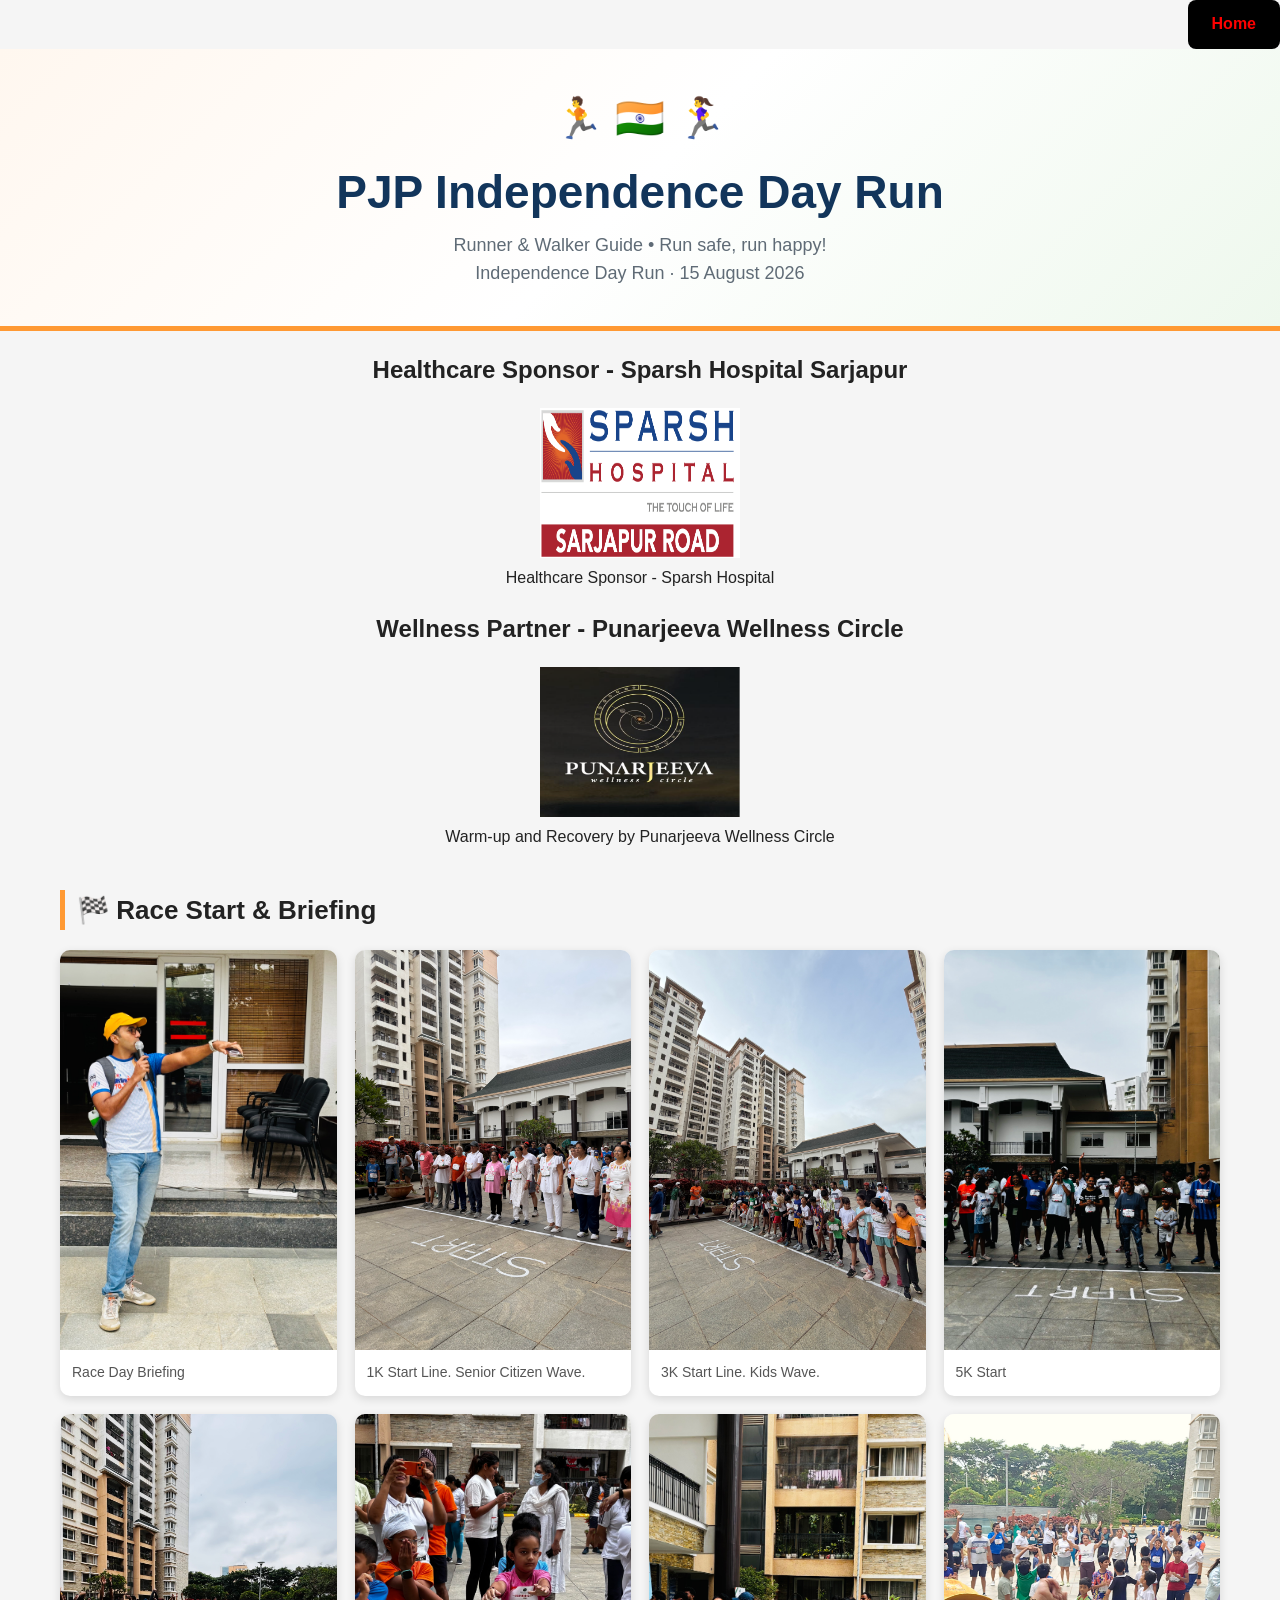
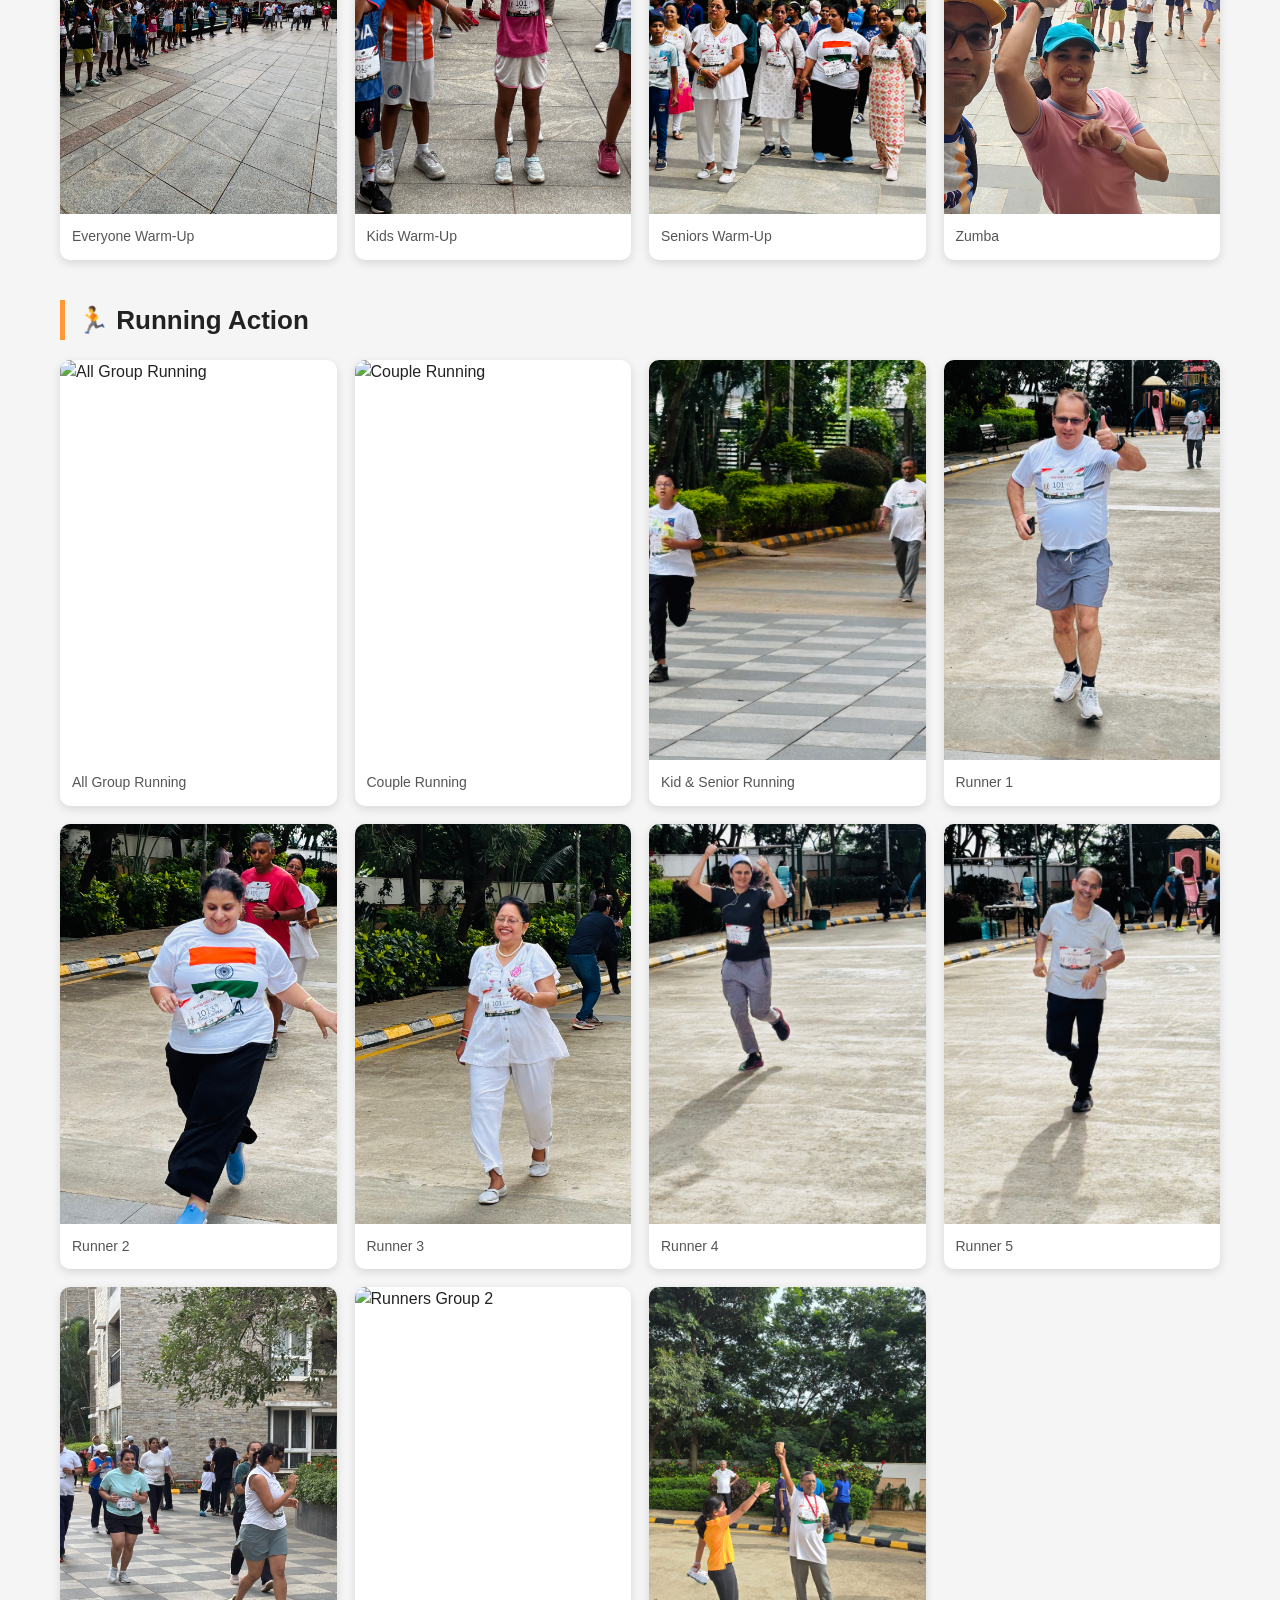
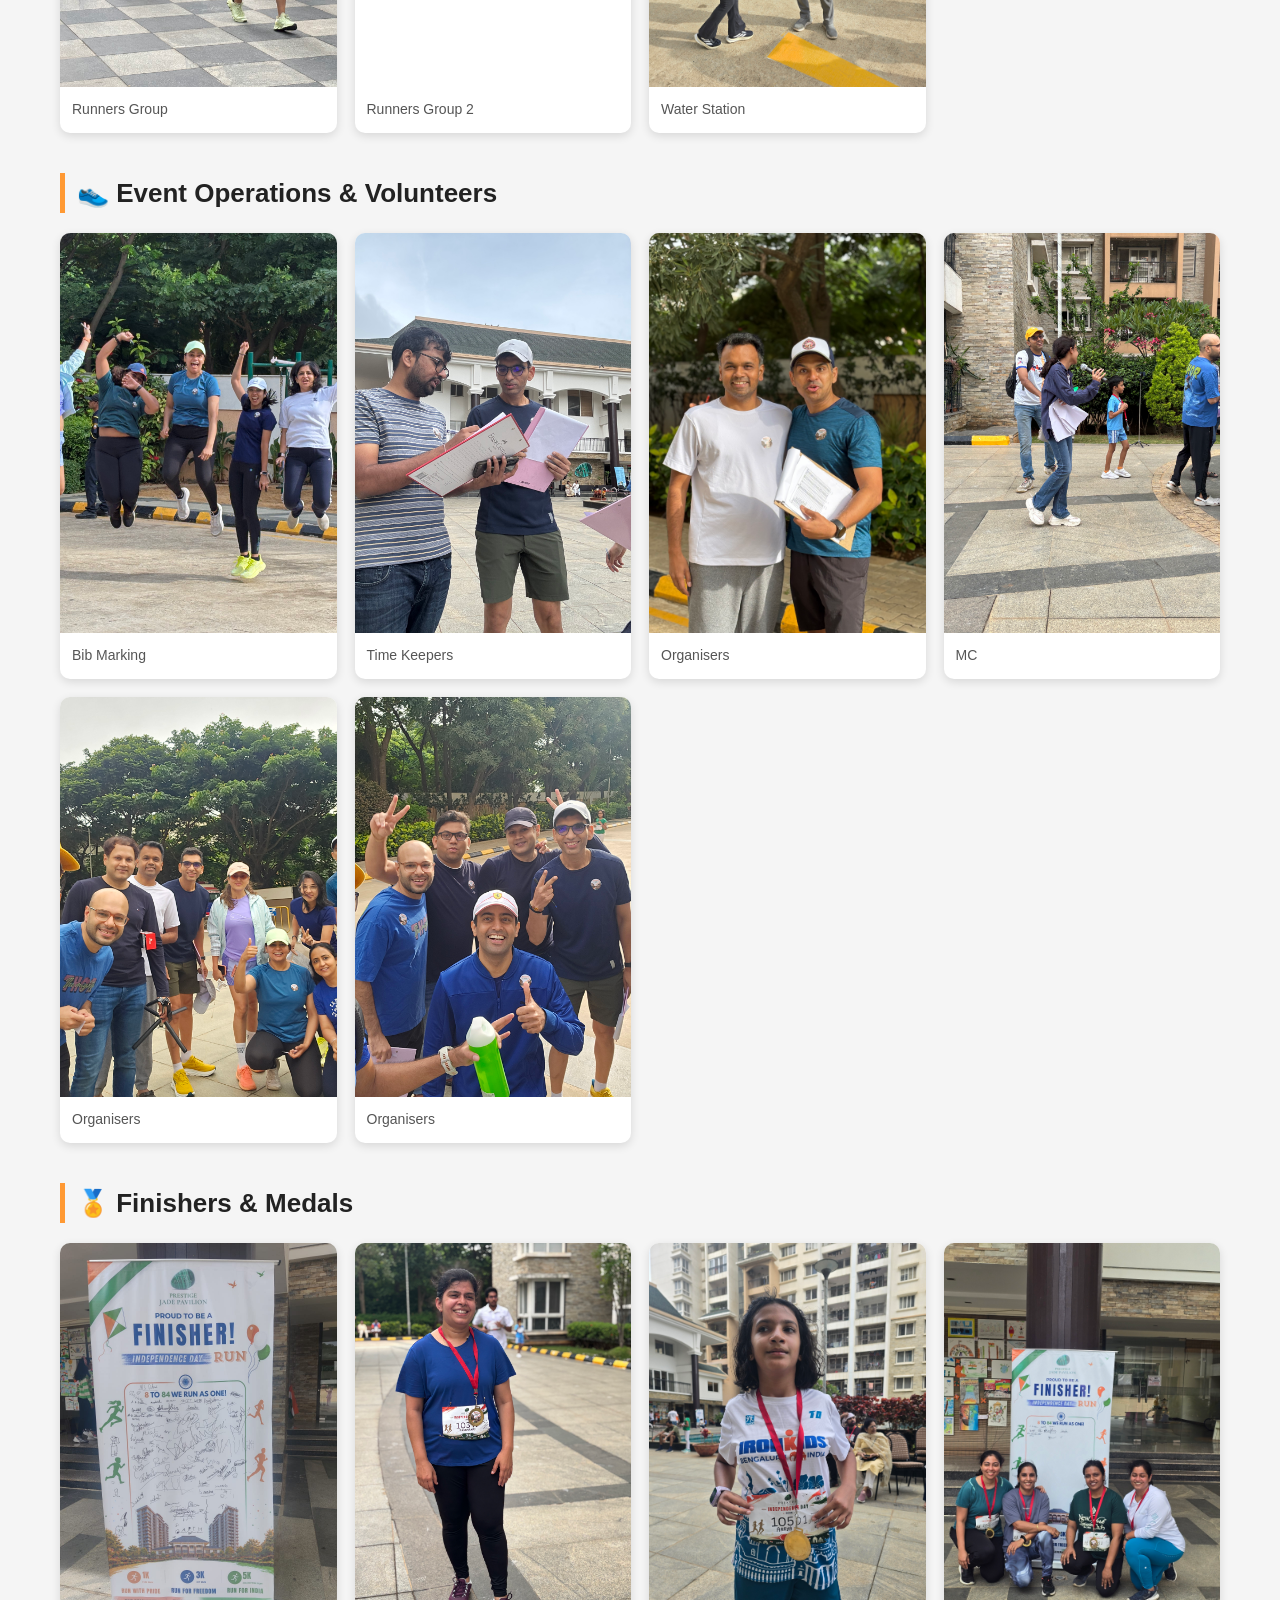
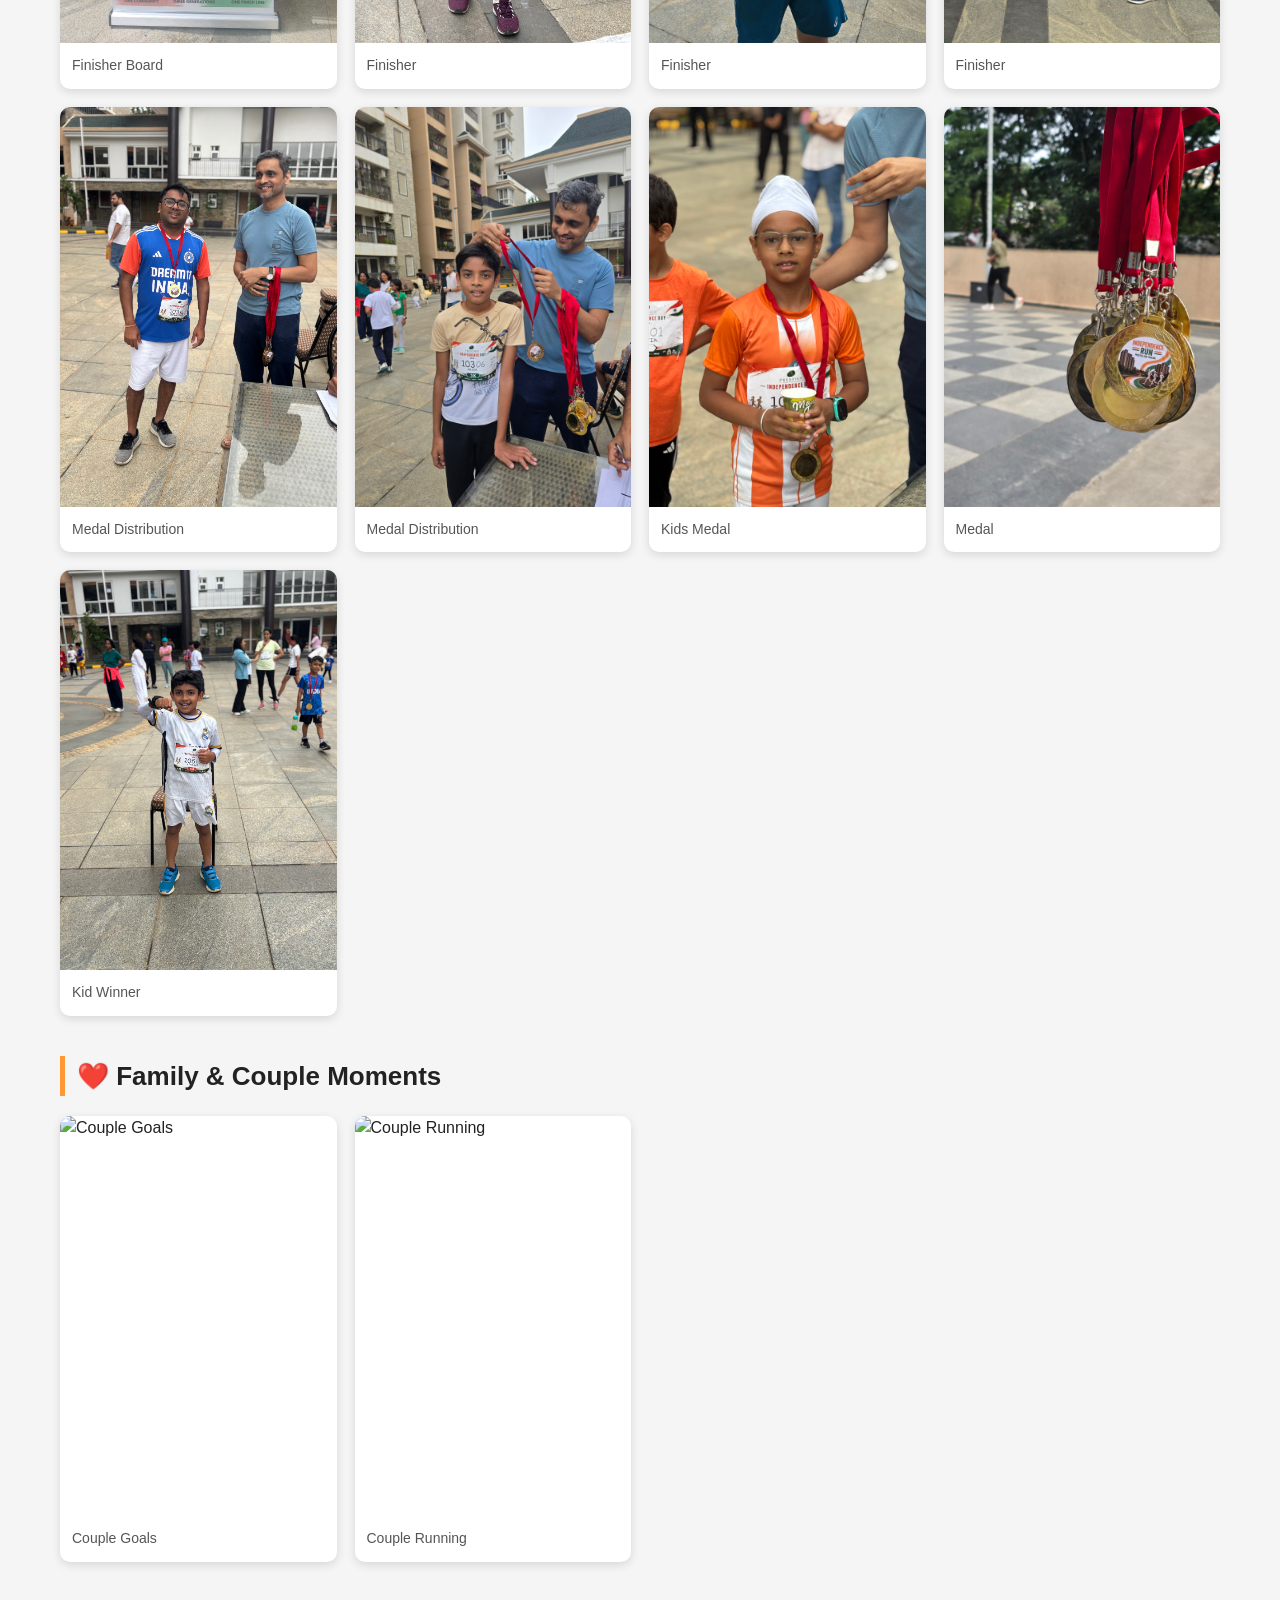
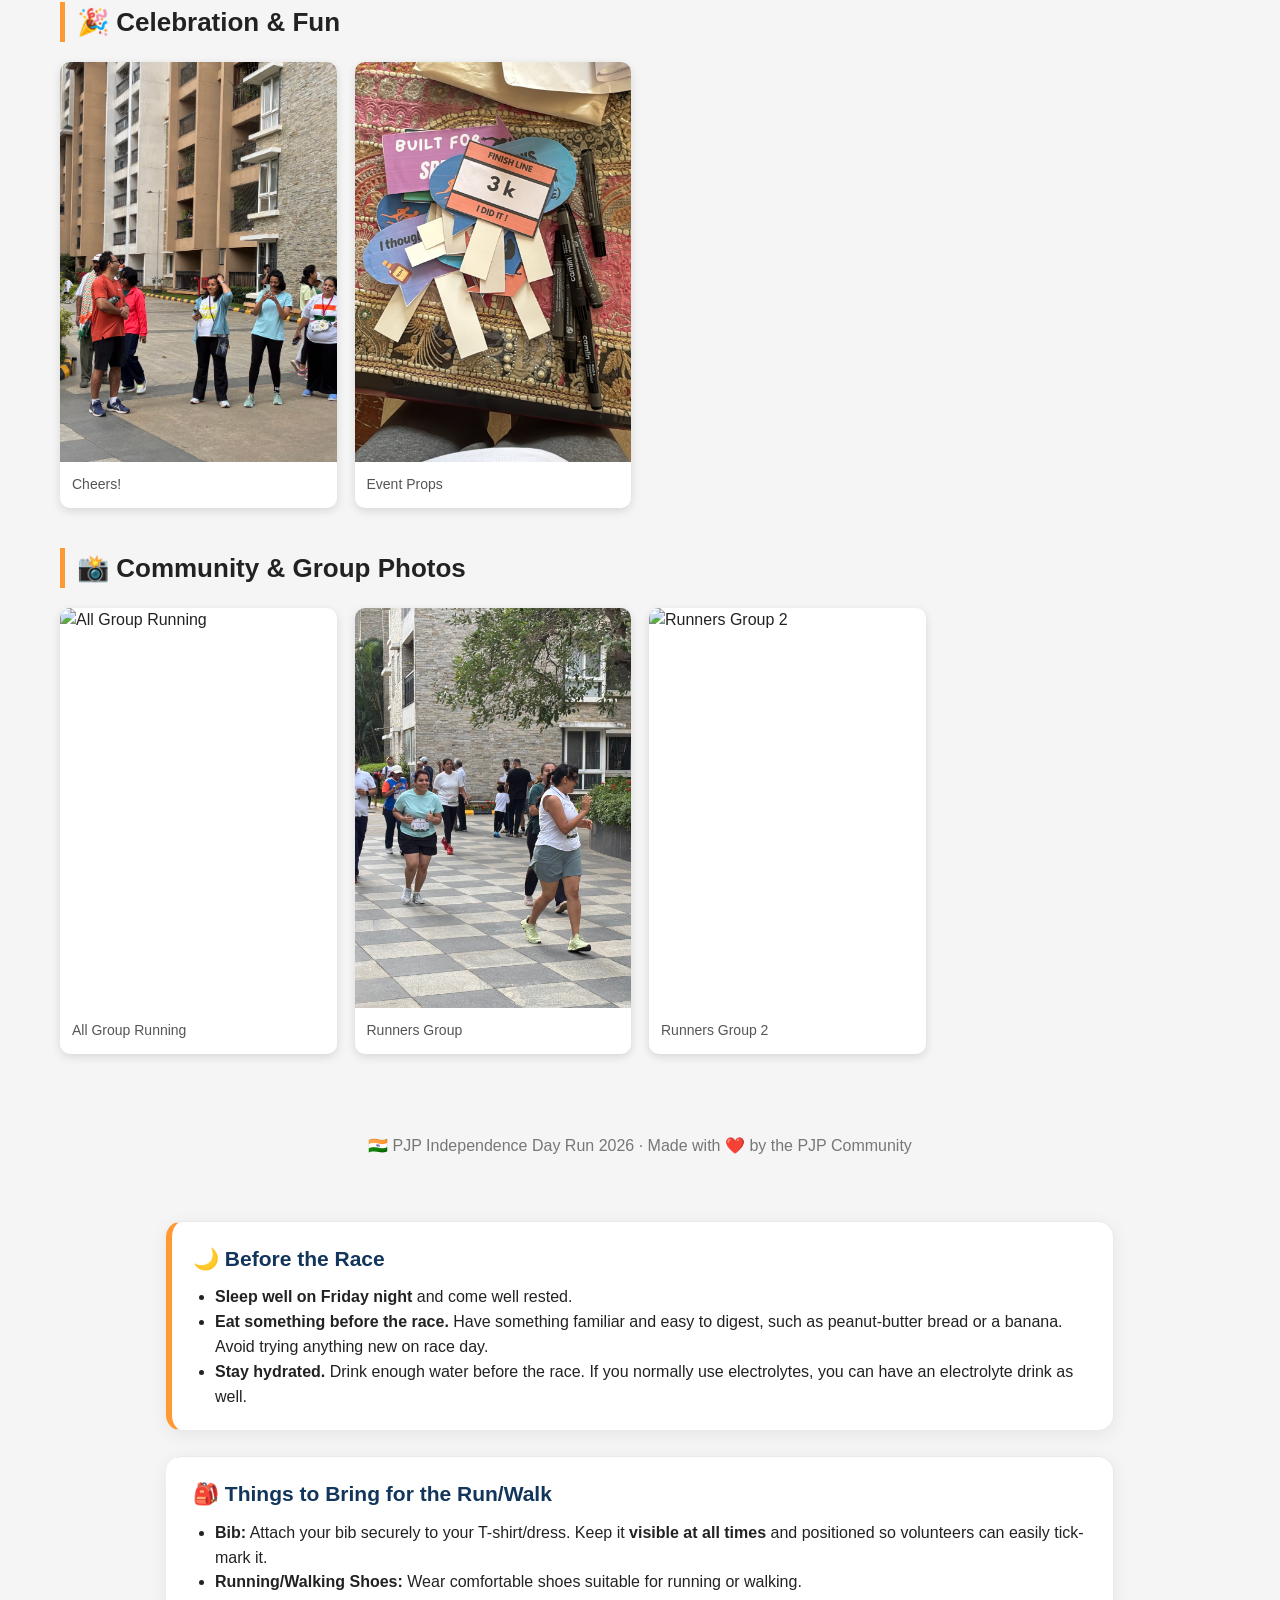
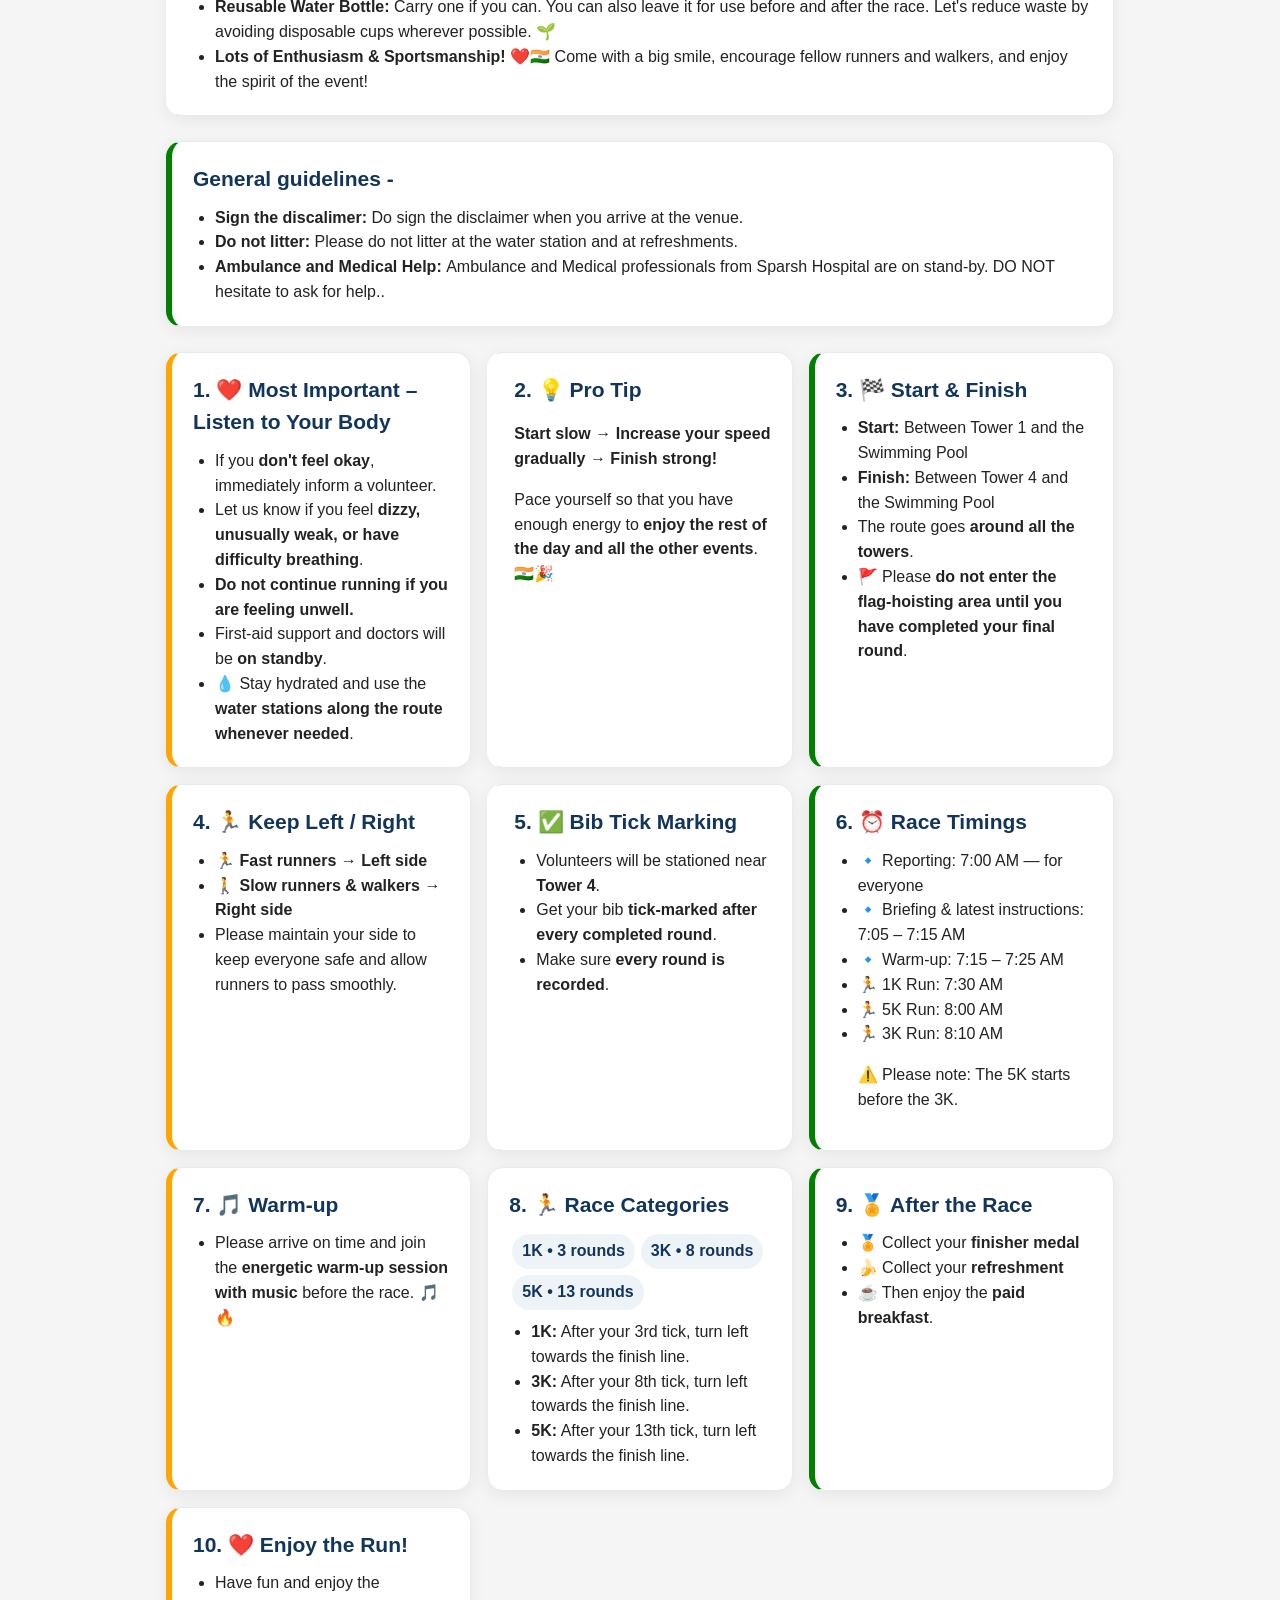
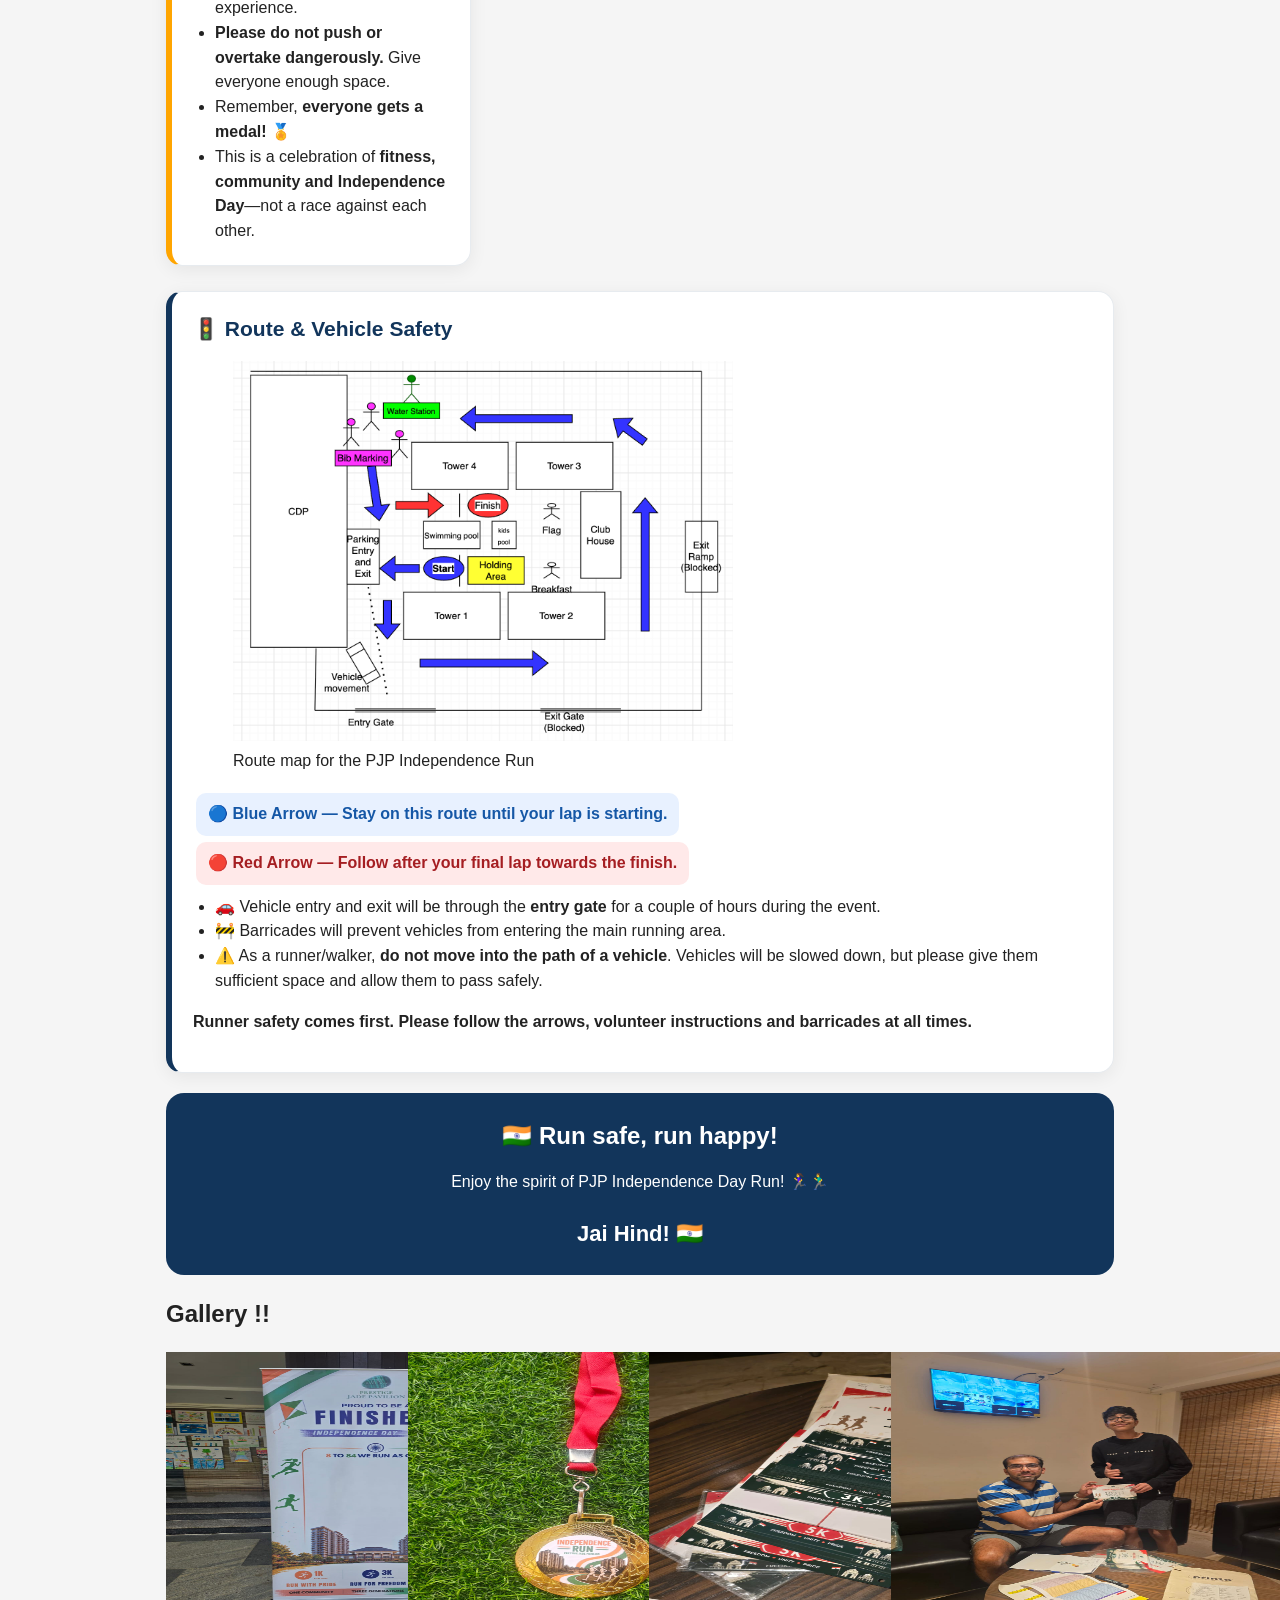
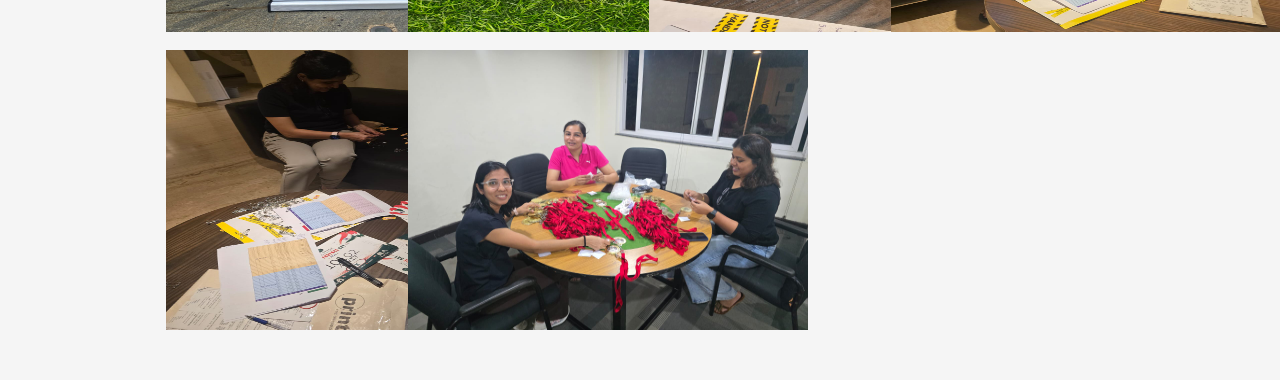
==== commit 3e596dd6: "Fixing organisers photos" ====
--- a/PJP_Independence_Day_Run.html
+++ b/PJP_Independence_Day_Run.html
@@ -386,6 +386,18 @@
             <div class="caption">MC</div>
         </div>
 
+        <div class="photo">
+            <img src="./images/pjp_run/pjp_run_gallery/race_day/organisers2.jpg"
+                 alt="Organisers">
+            <div class="caption">Organisers</div>
+        </div>
+
+        <div class="photo">
+            <img src="./images/pjp_run/pjp_run_gallery/race_day/organisers3.jpg"
+                 alt="Organisers">
+            <div class="caption">Organisers</div>
+        </div>
+
     </div>
 </section>
 
@@ -534,23 +546,6 @@
             <div class="caption">Runners Group 2</div>
         </div>
 
-        <div class="photo">
-            <img src="./images/pjp_run/pjp_run_gallery/race_day/organisers1.jpg"
-                 alt="Organisers">
-            <div class="caption">Organisers</div>
-        </div>
-
-        <div class="photo">
-            <img src="./images/pjp_run/pjp_run_gallery/race_day/organisers2.jpg"
-                 alt="Organisers">
-            <div class="caption">Organisers</div>
-        </div>
-
-        <div class="photo">
-            <img src="./images/pjp_run/pjp_run_gallery/race_day/organisers3.jpg"
-                 alt="Organisers">
-            <div class="caption">Organisers</div>
-        </div>
 
     </div>
 </section>
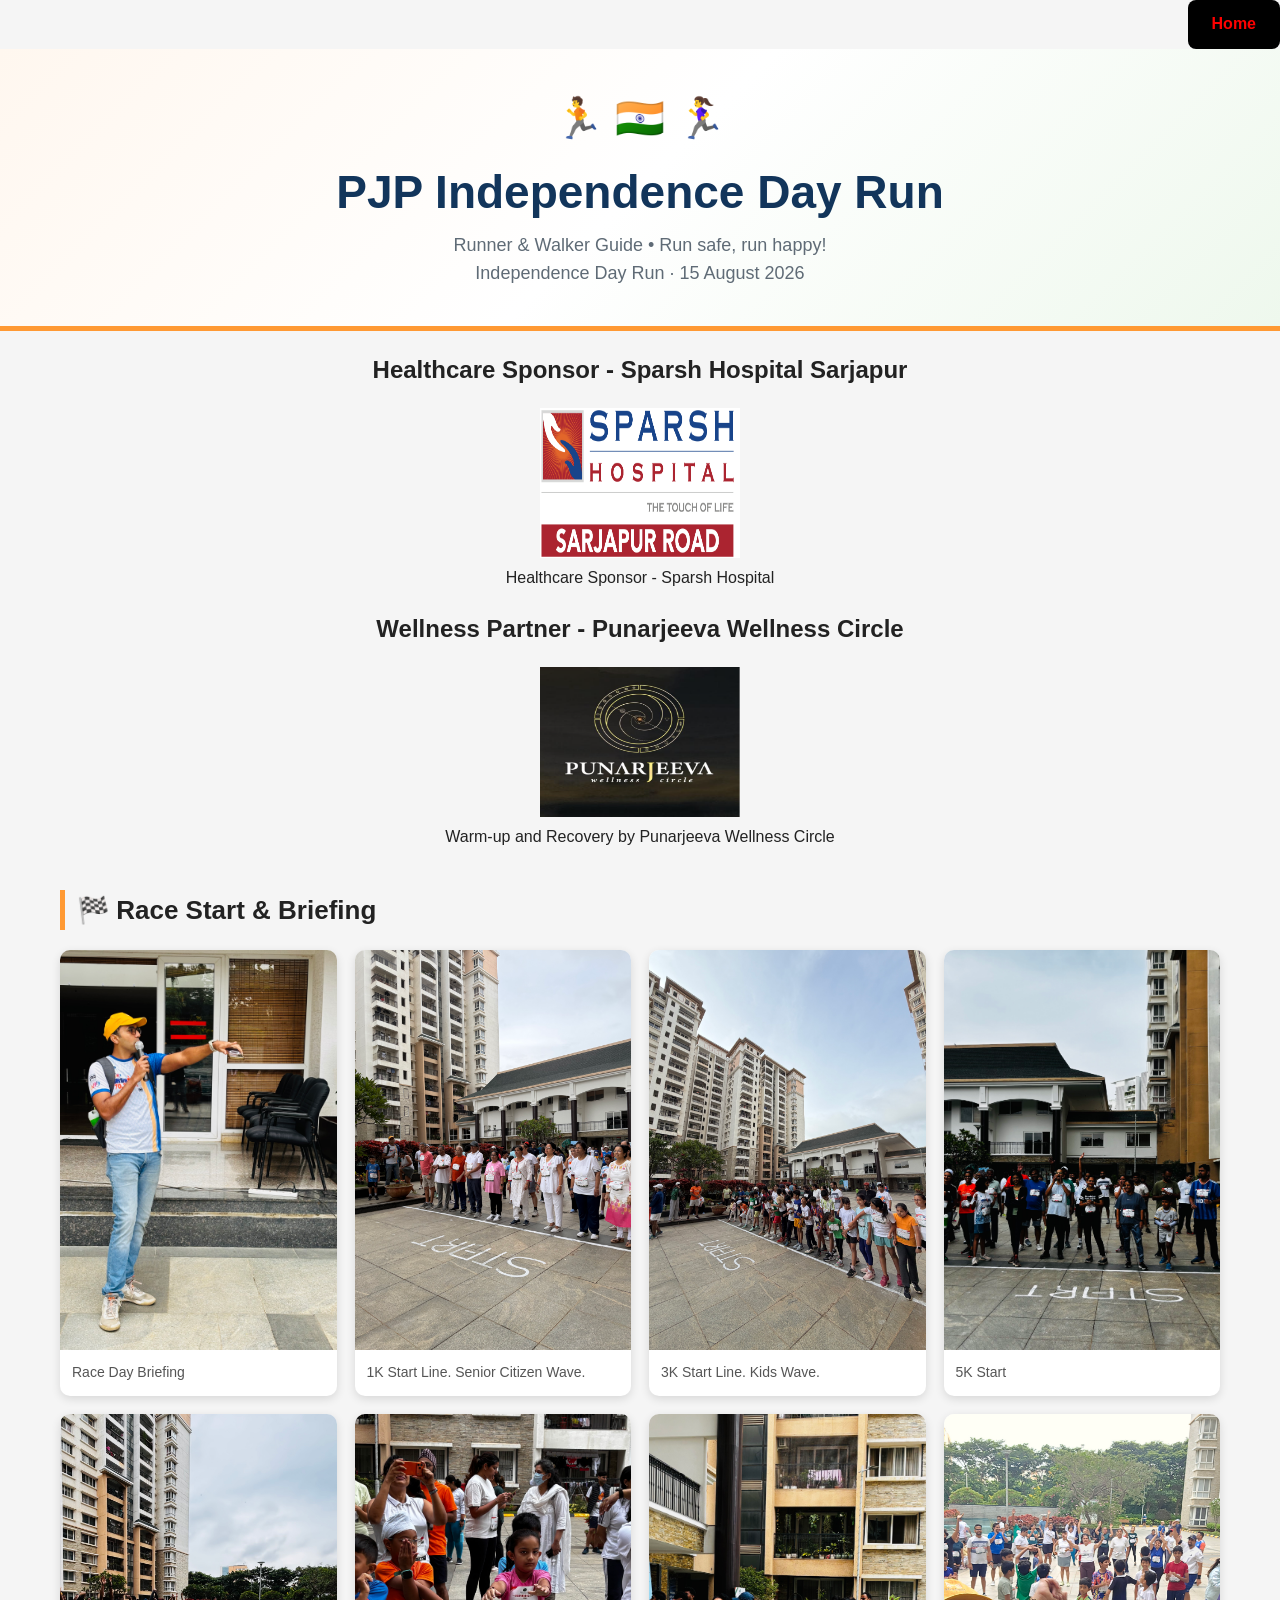
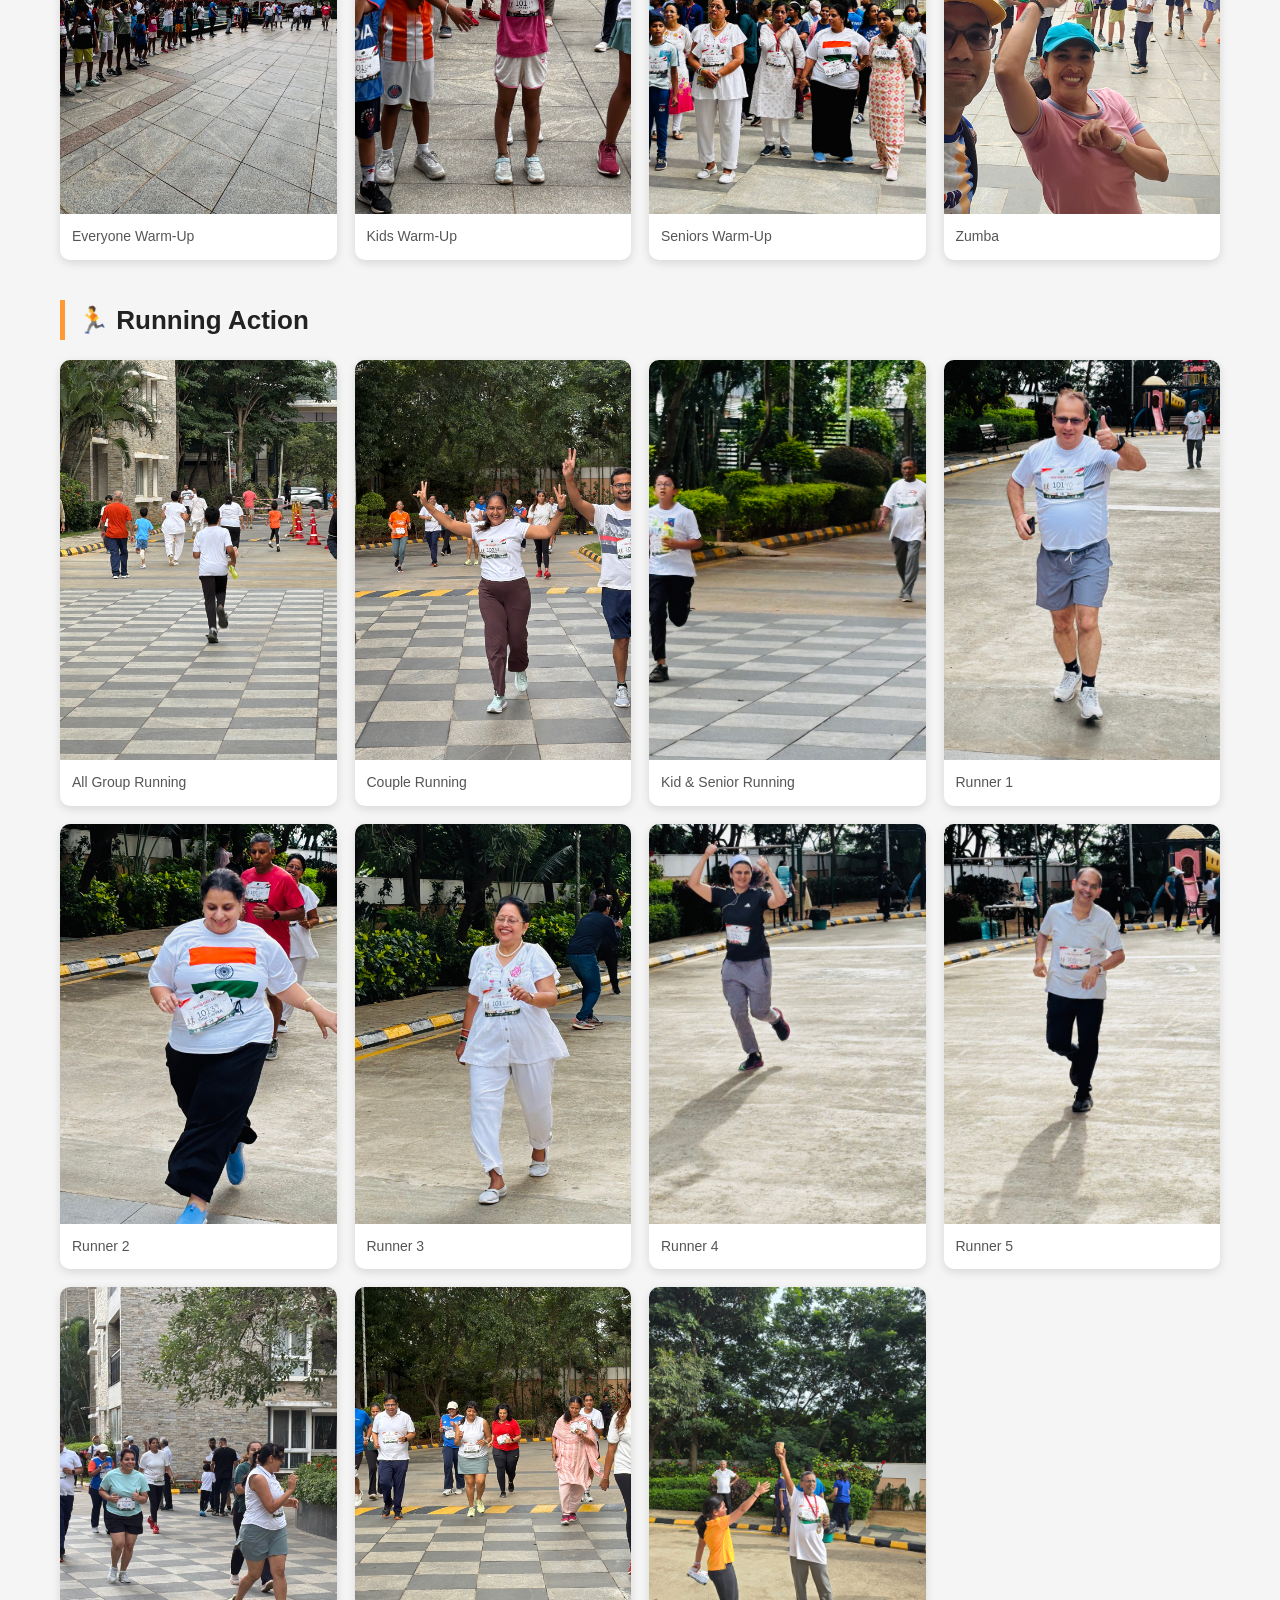
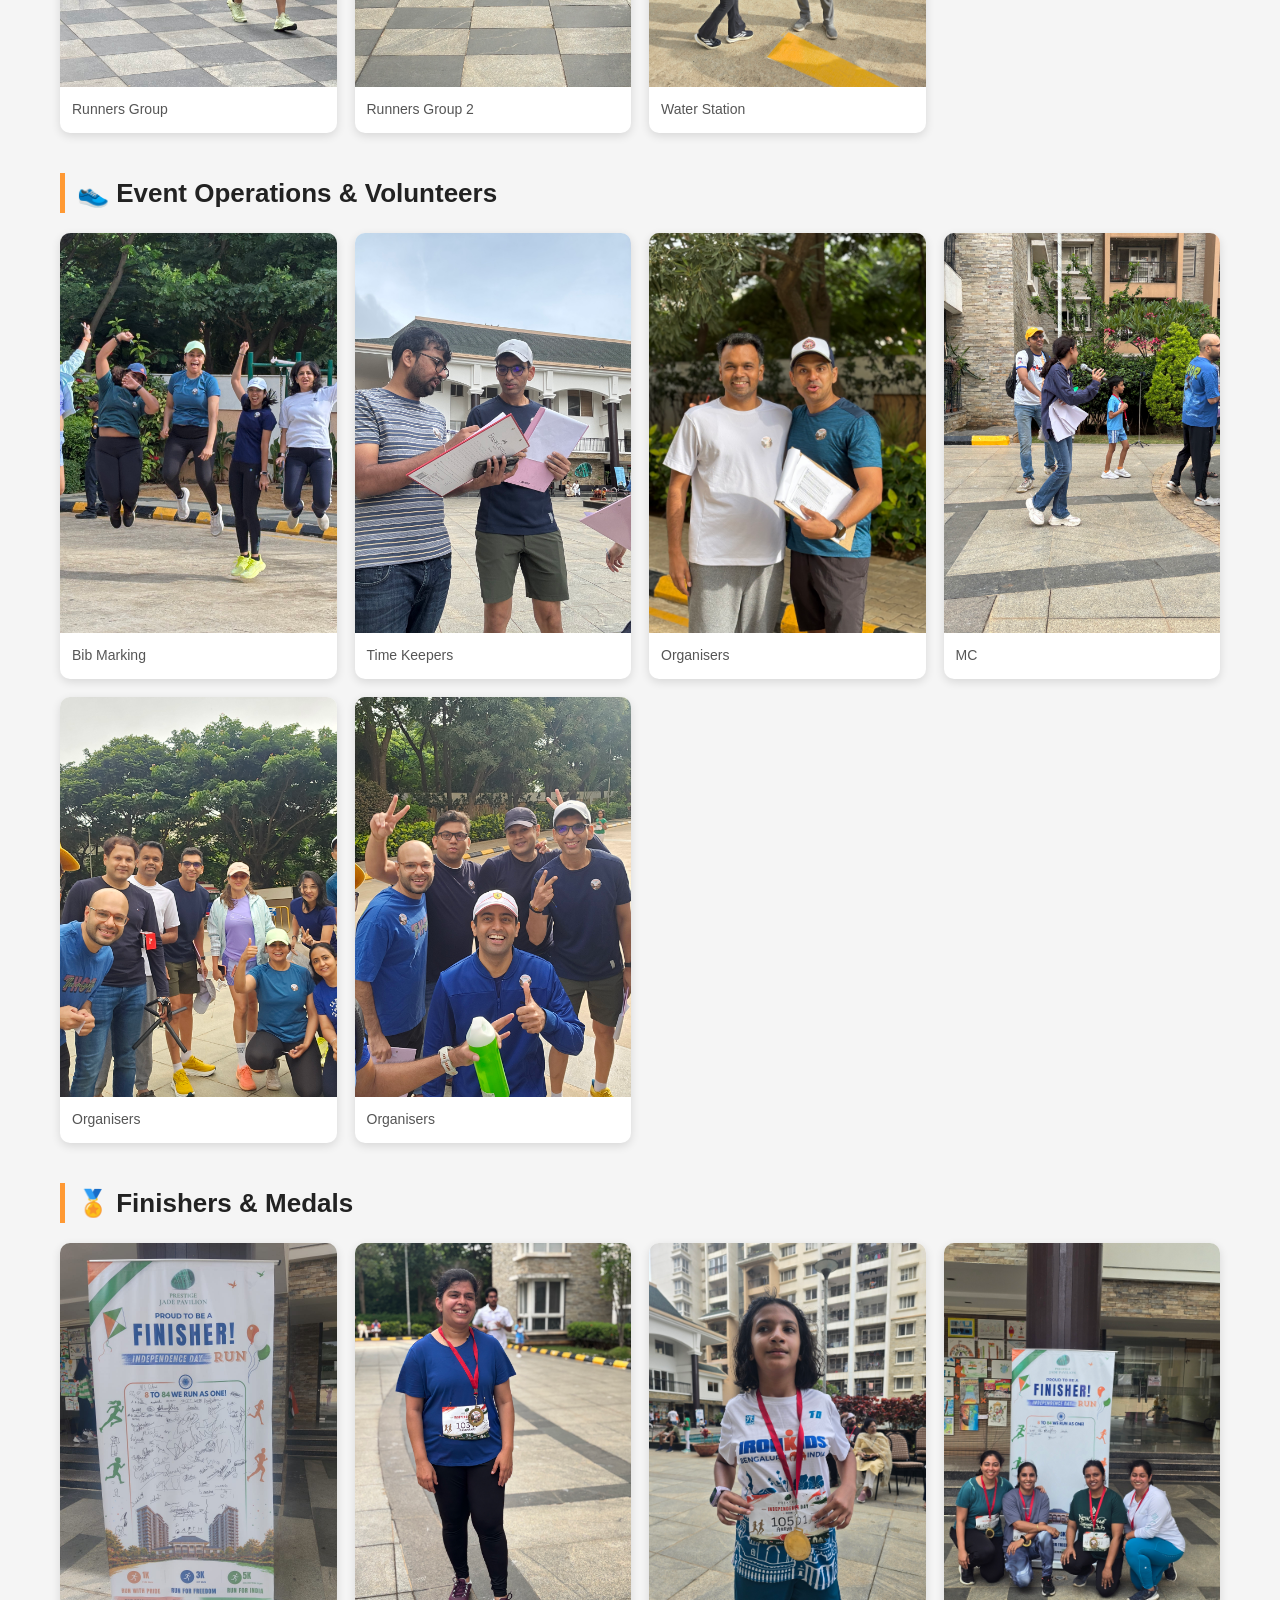
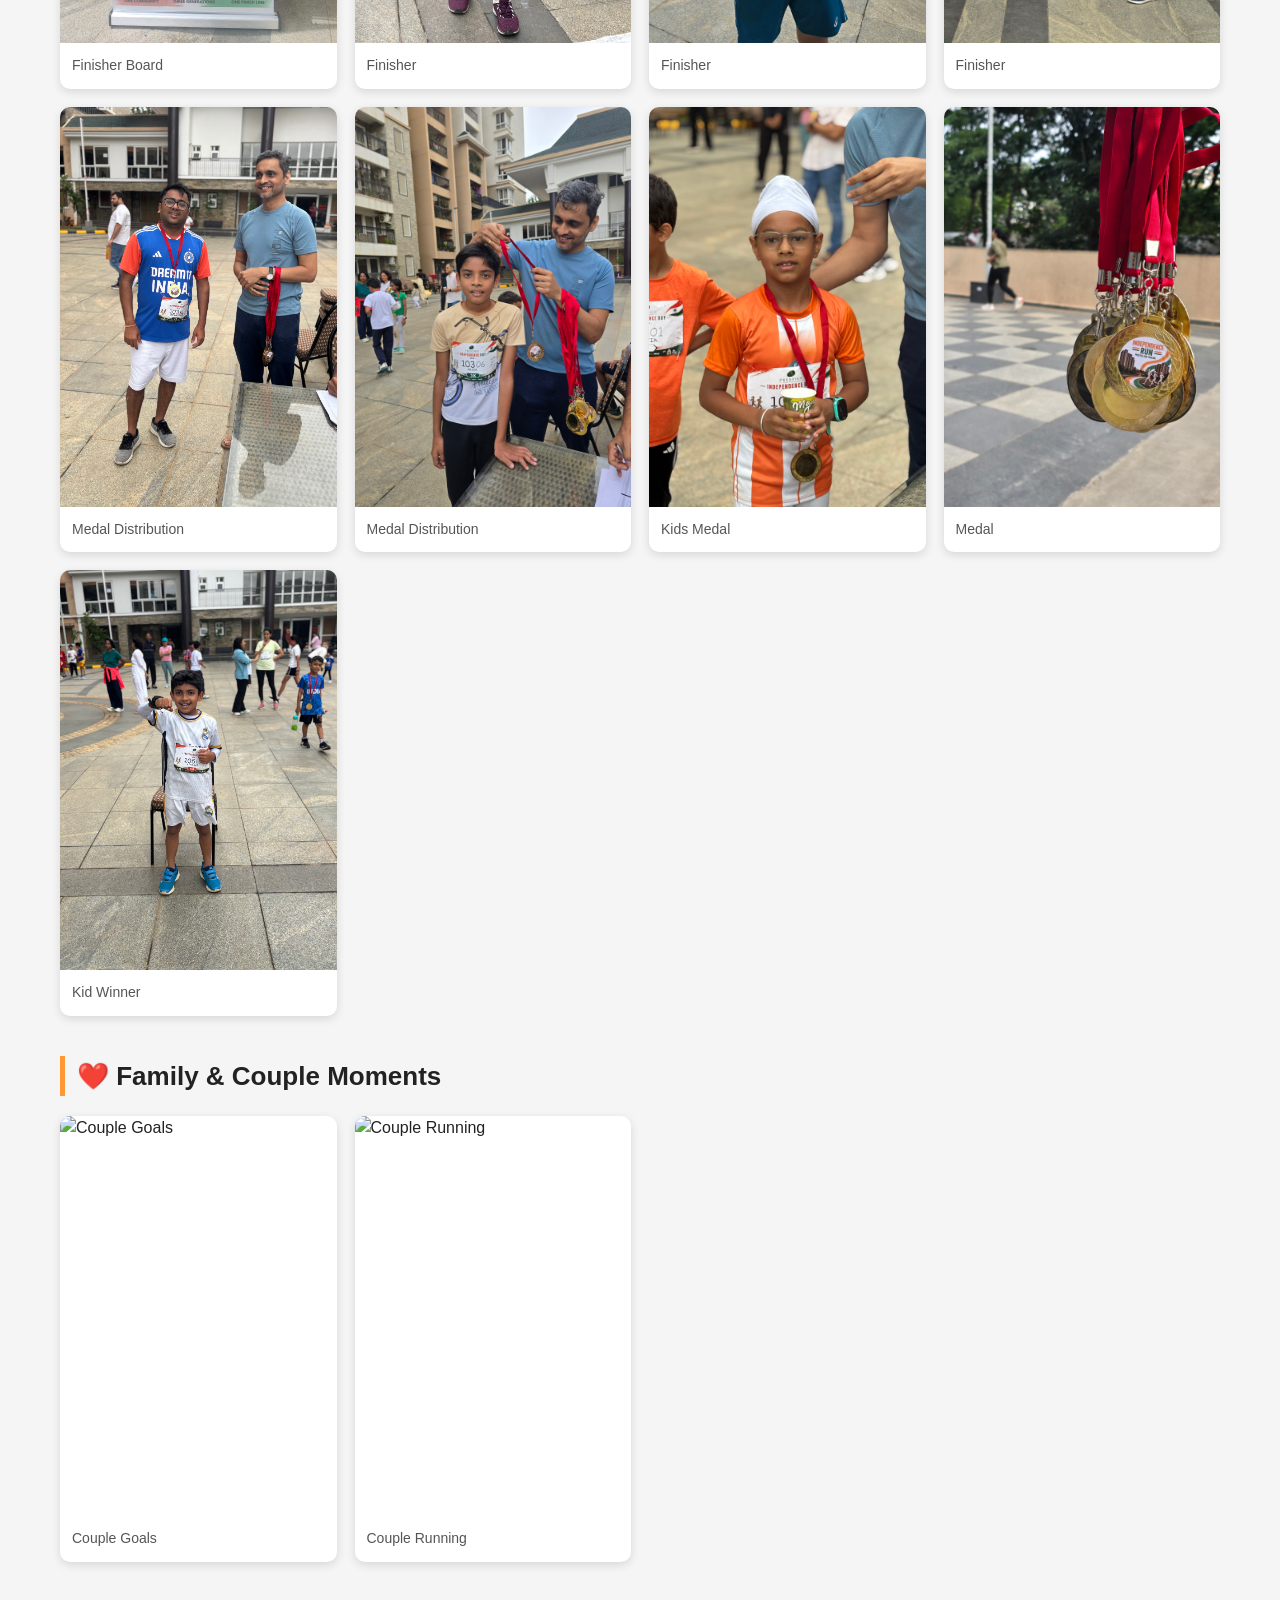
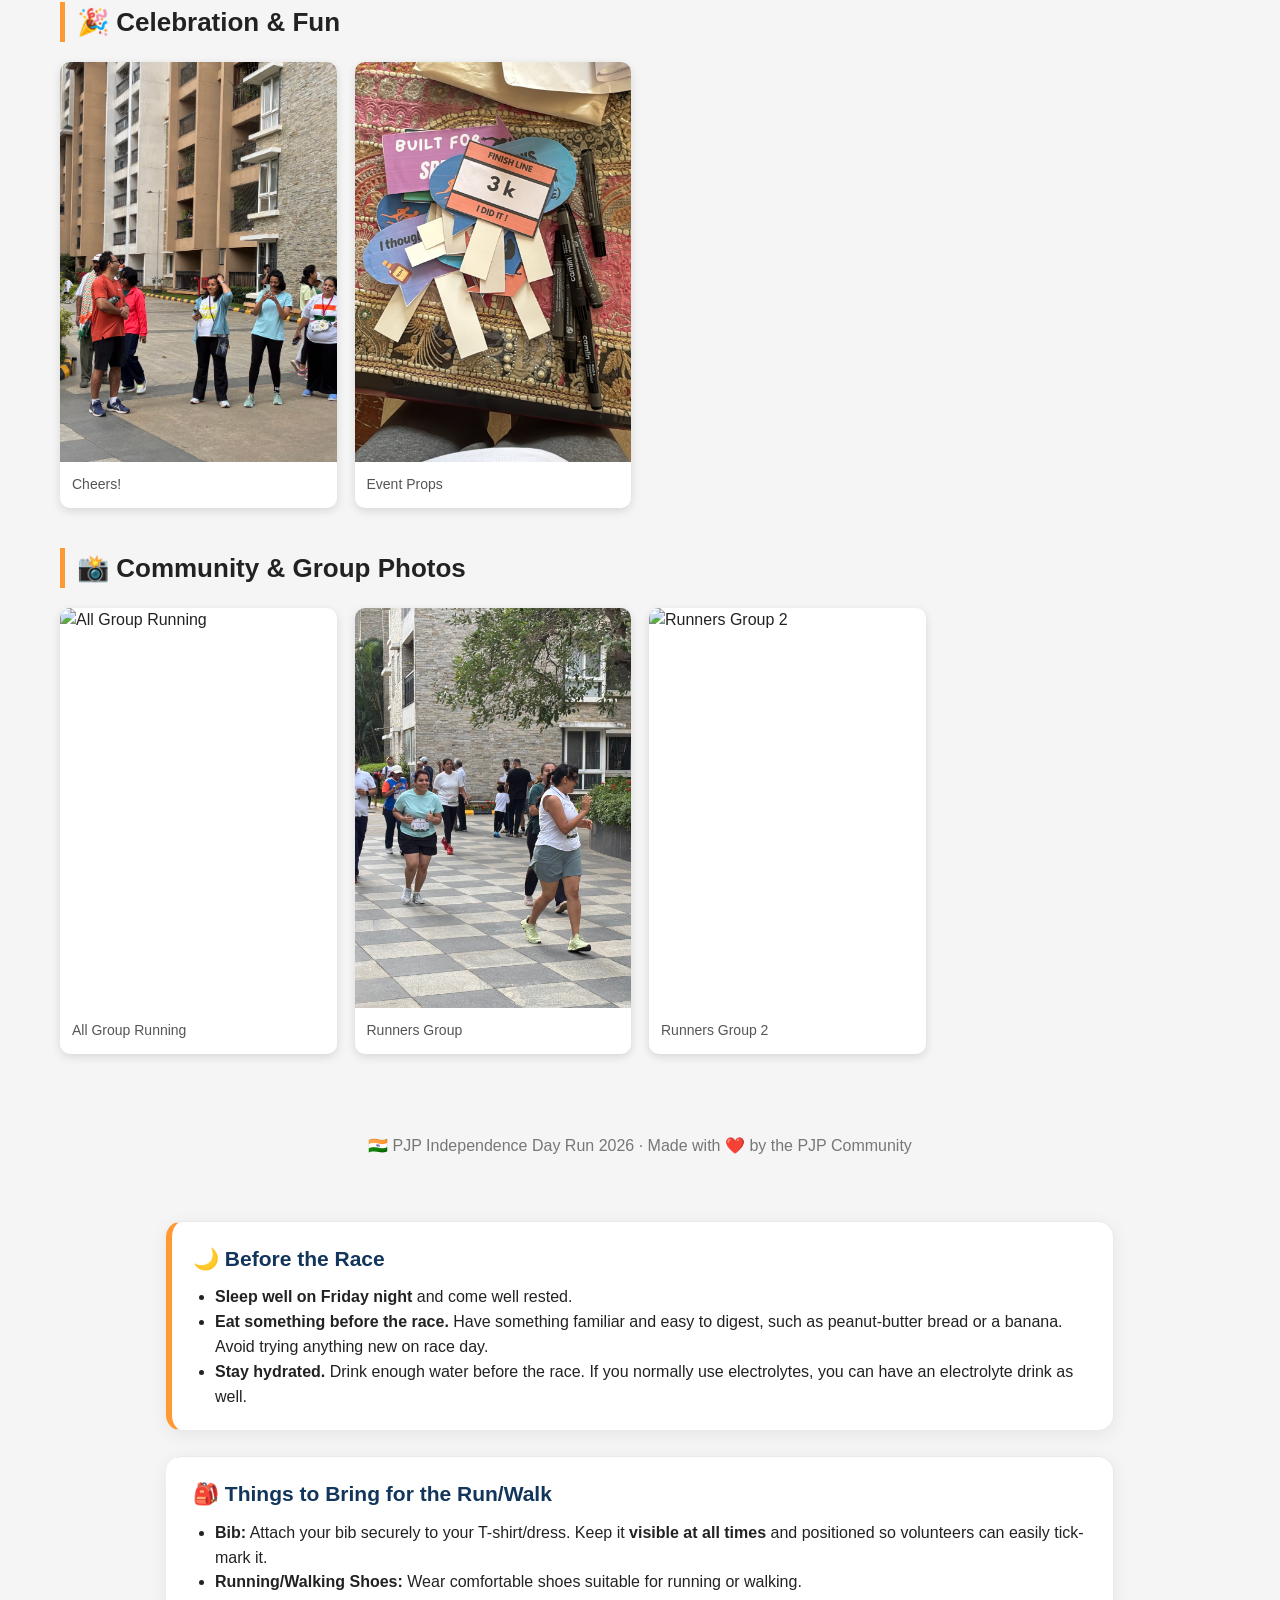
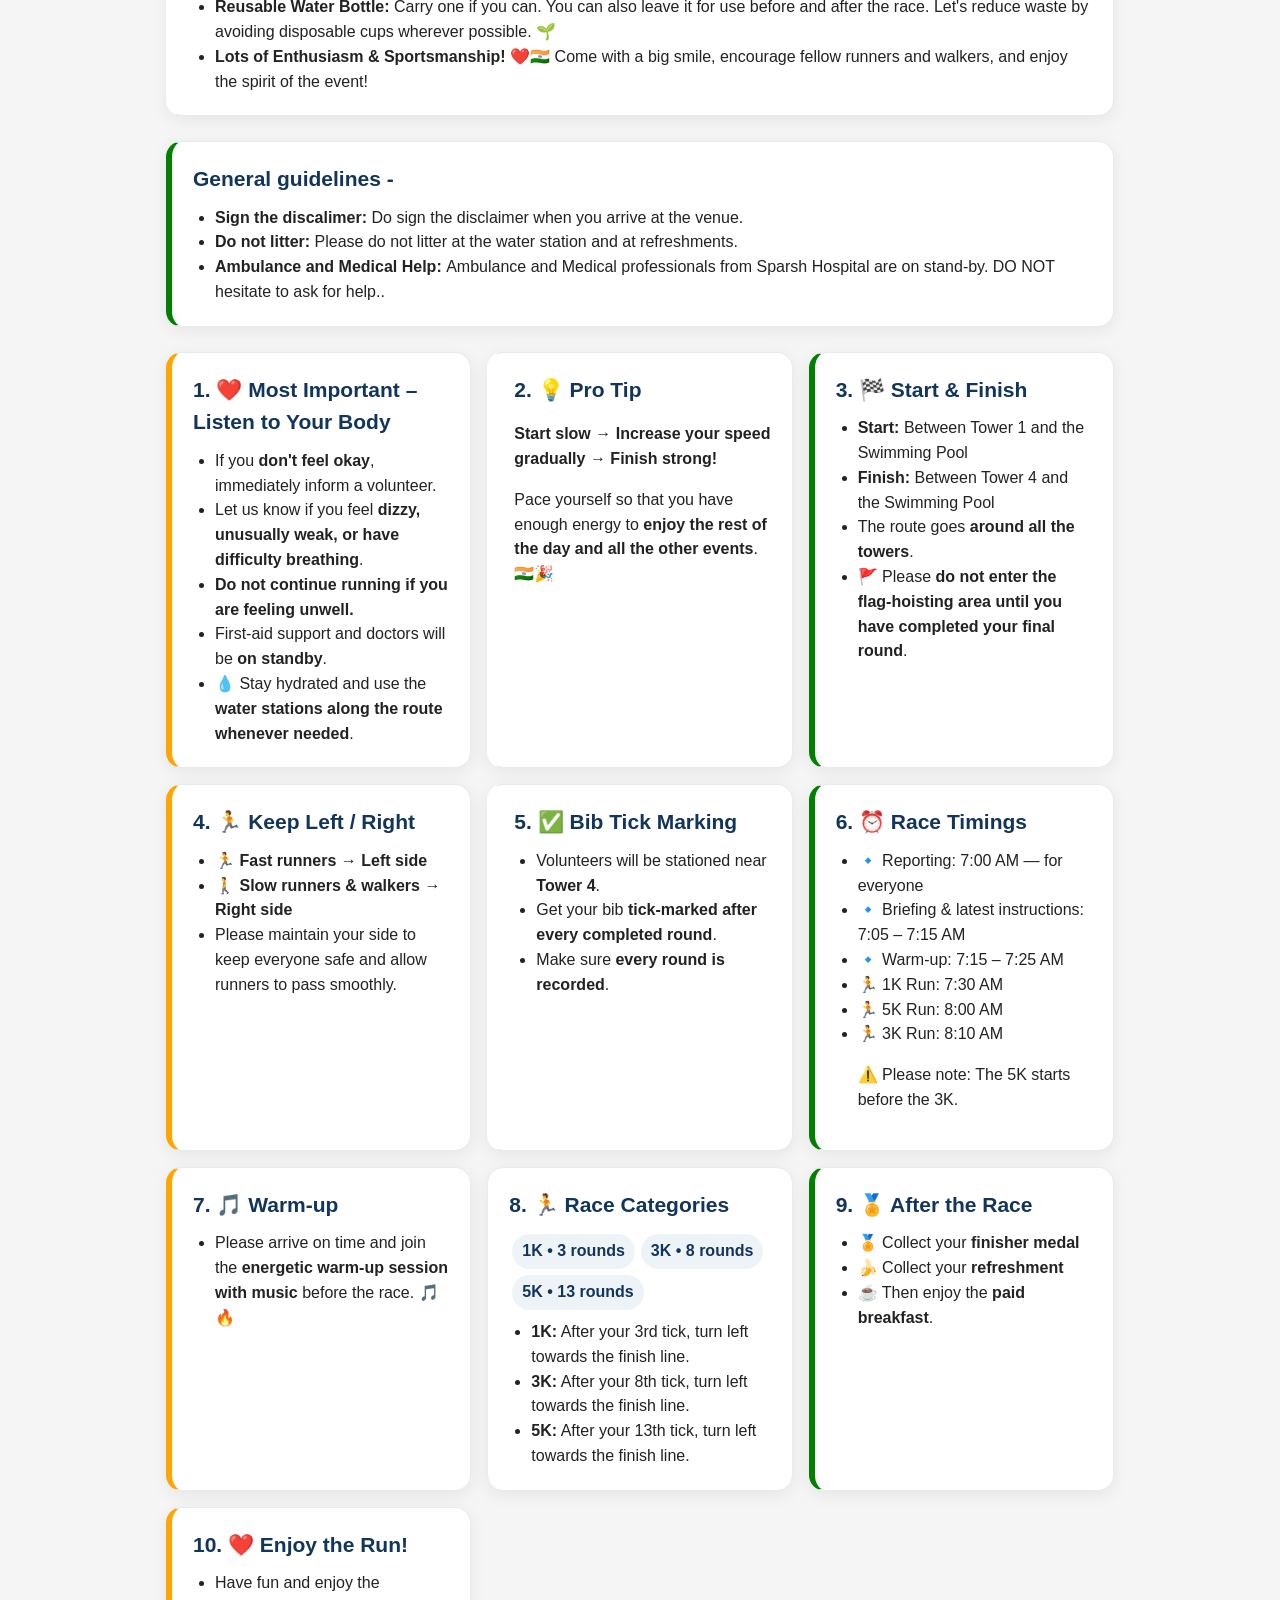
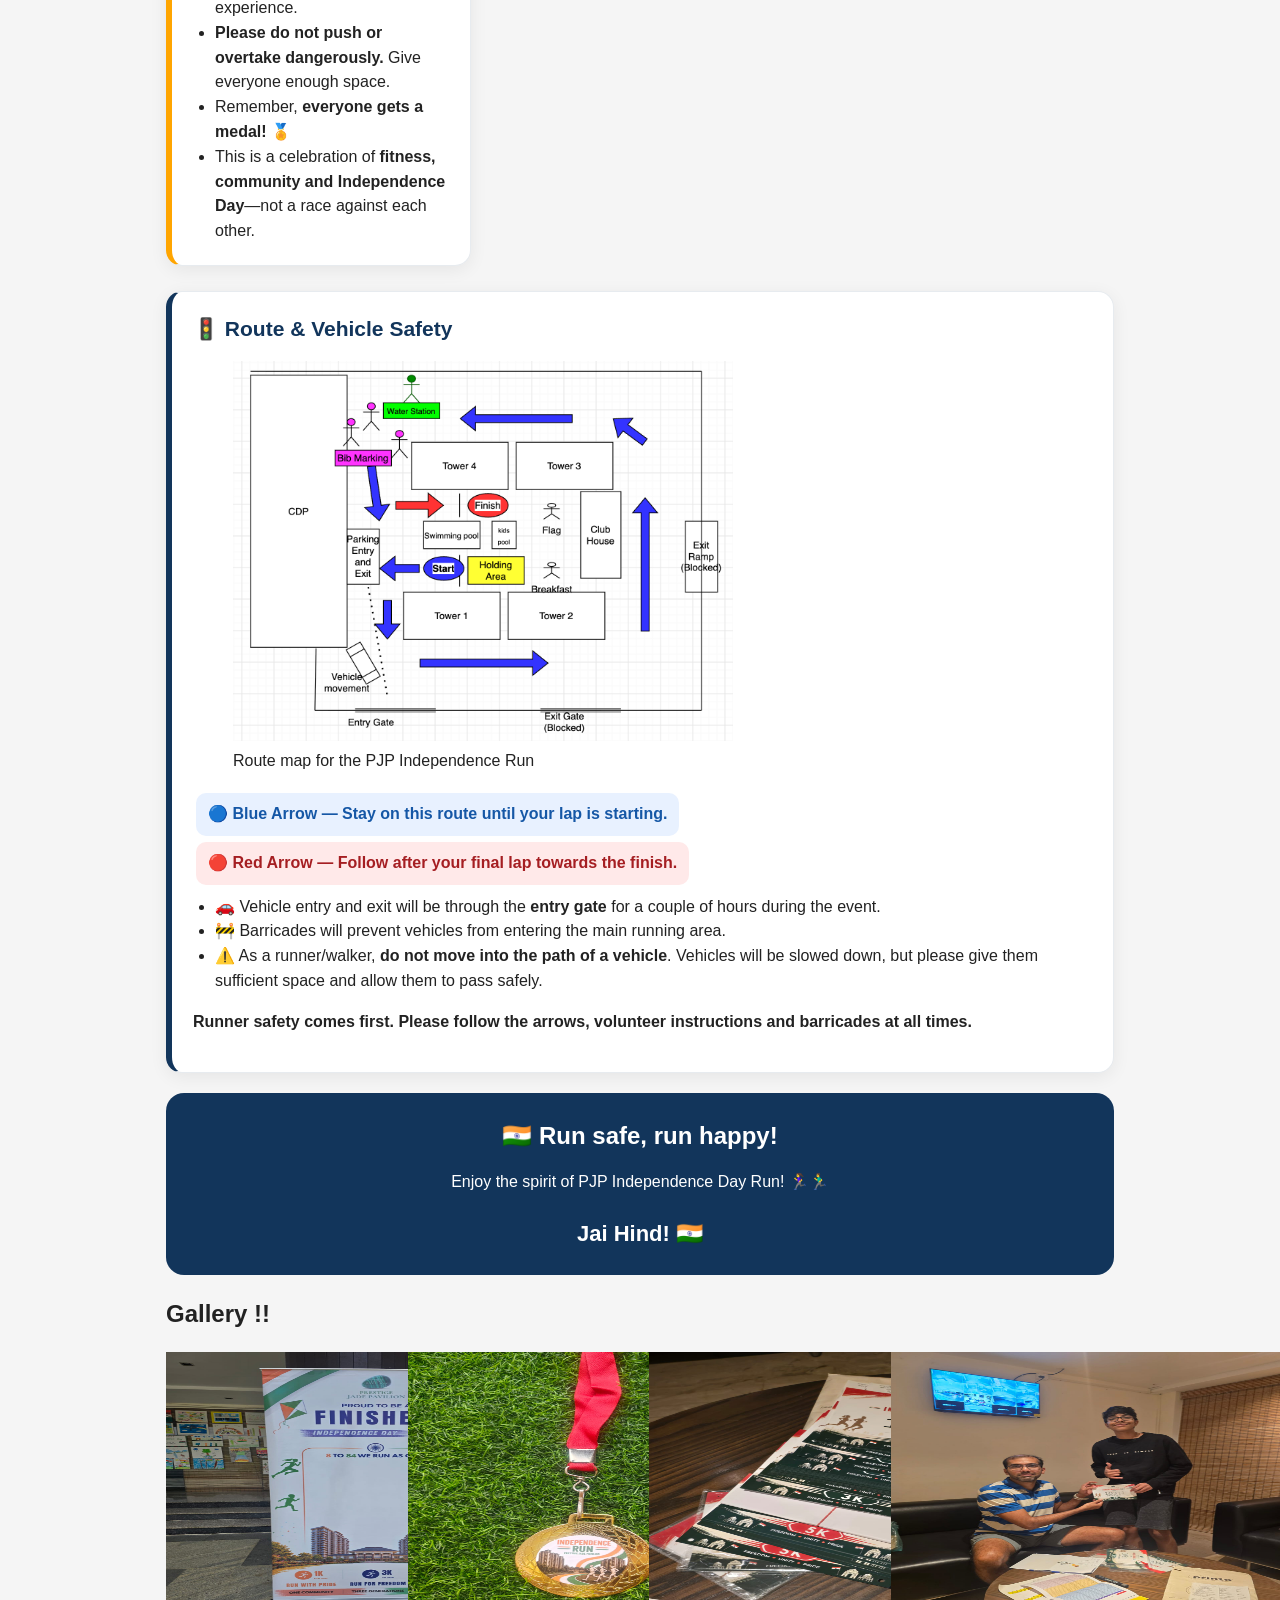
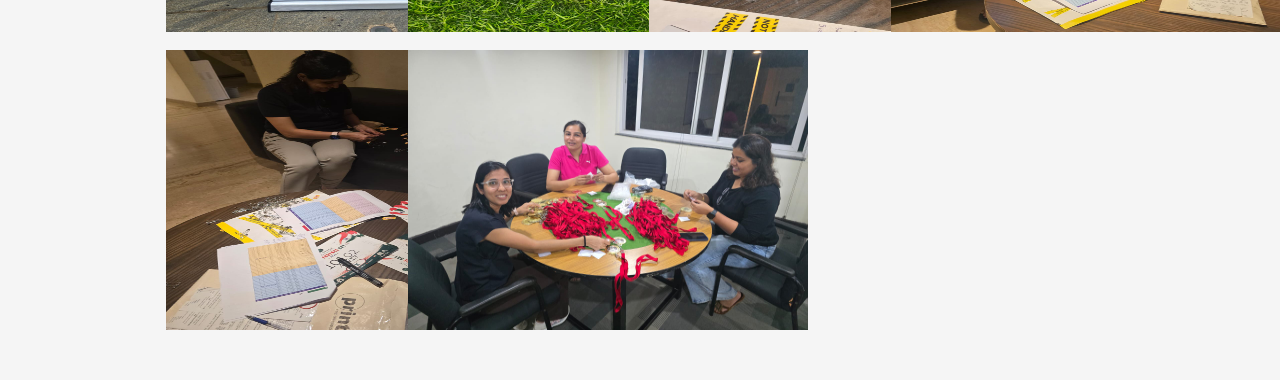
==== commit 8cd1ab9e: "Fixing extensions" ====
--- a/PJP_Independence_Day_Run.html
+++ b/PJP_Independence_Day_Run.html
@@ -283,13 +283,13 @@
     <div class="gallery">
 
         <div class="photo">
-            <img src="./images/pjp_run/pjp_run_gallery/race_day/all_group_running.jpg"
+            <img src="./images/pjp_run/pjp_run_gallery/race_day/all_group_running.JPG"
                  alt="All Group Running">
             <div class="caption">All Group Running</div>
         </div>
 
         <div class="photo">
-            <img src="./images/pjp_run/pjp_run_gallery/race_day/couple_running.jpg"
+            <img src="./images/pjp_run/pjp_run_gallery/race_day/couple_running.JPG"
                  alt="Couple Running">
             <div class="caption">Couple Running</div>
         </div>
@@ -337,7 +337,7 @@
         </div>
 
         <div class="photo">
-            <img src="./images/pjp_run/pjp_run_gallery/race_day/runners_group2.jpg"
+            <img src="./images/pjp_run/pjp_run_gallery/race_day/runners_group2.JPG"
                  alt="Runners Group 2">
             <div class="caption">Runners Group 2</div>
         </div>
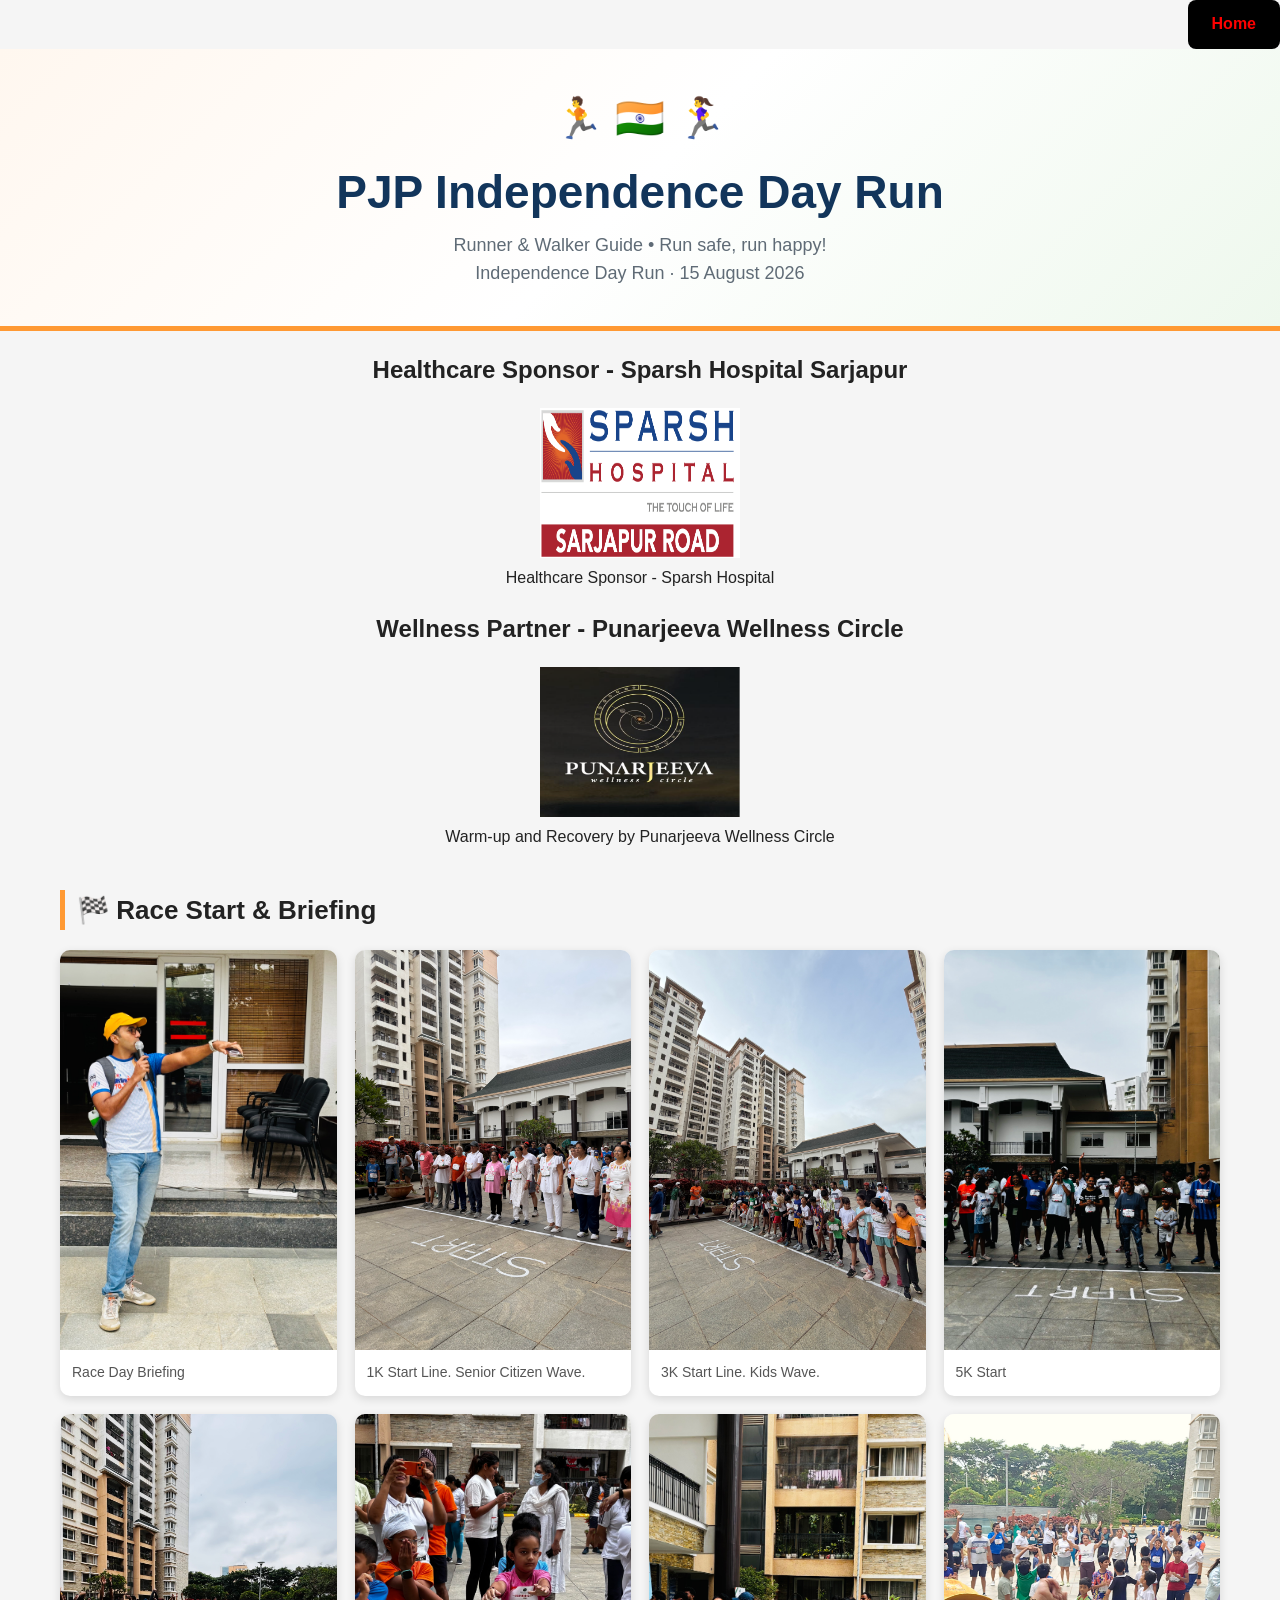
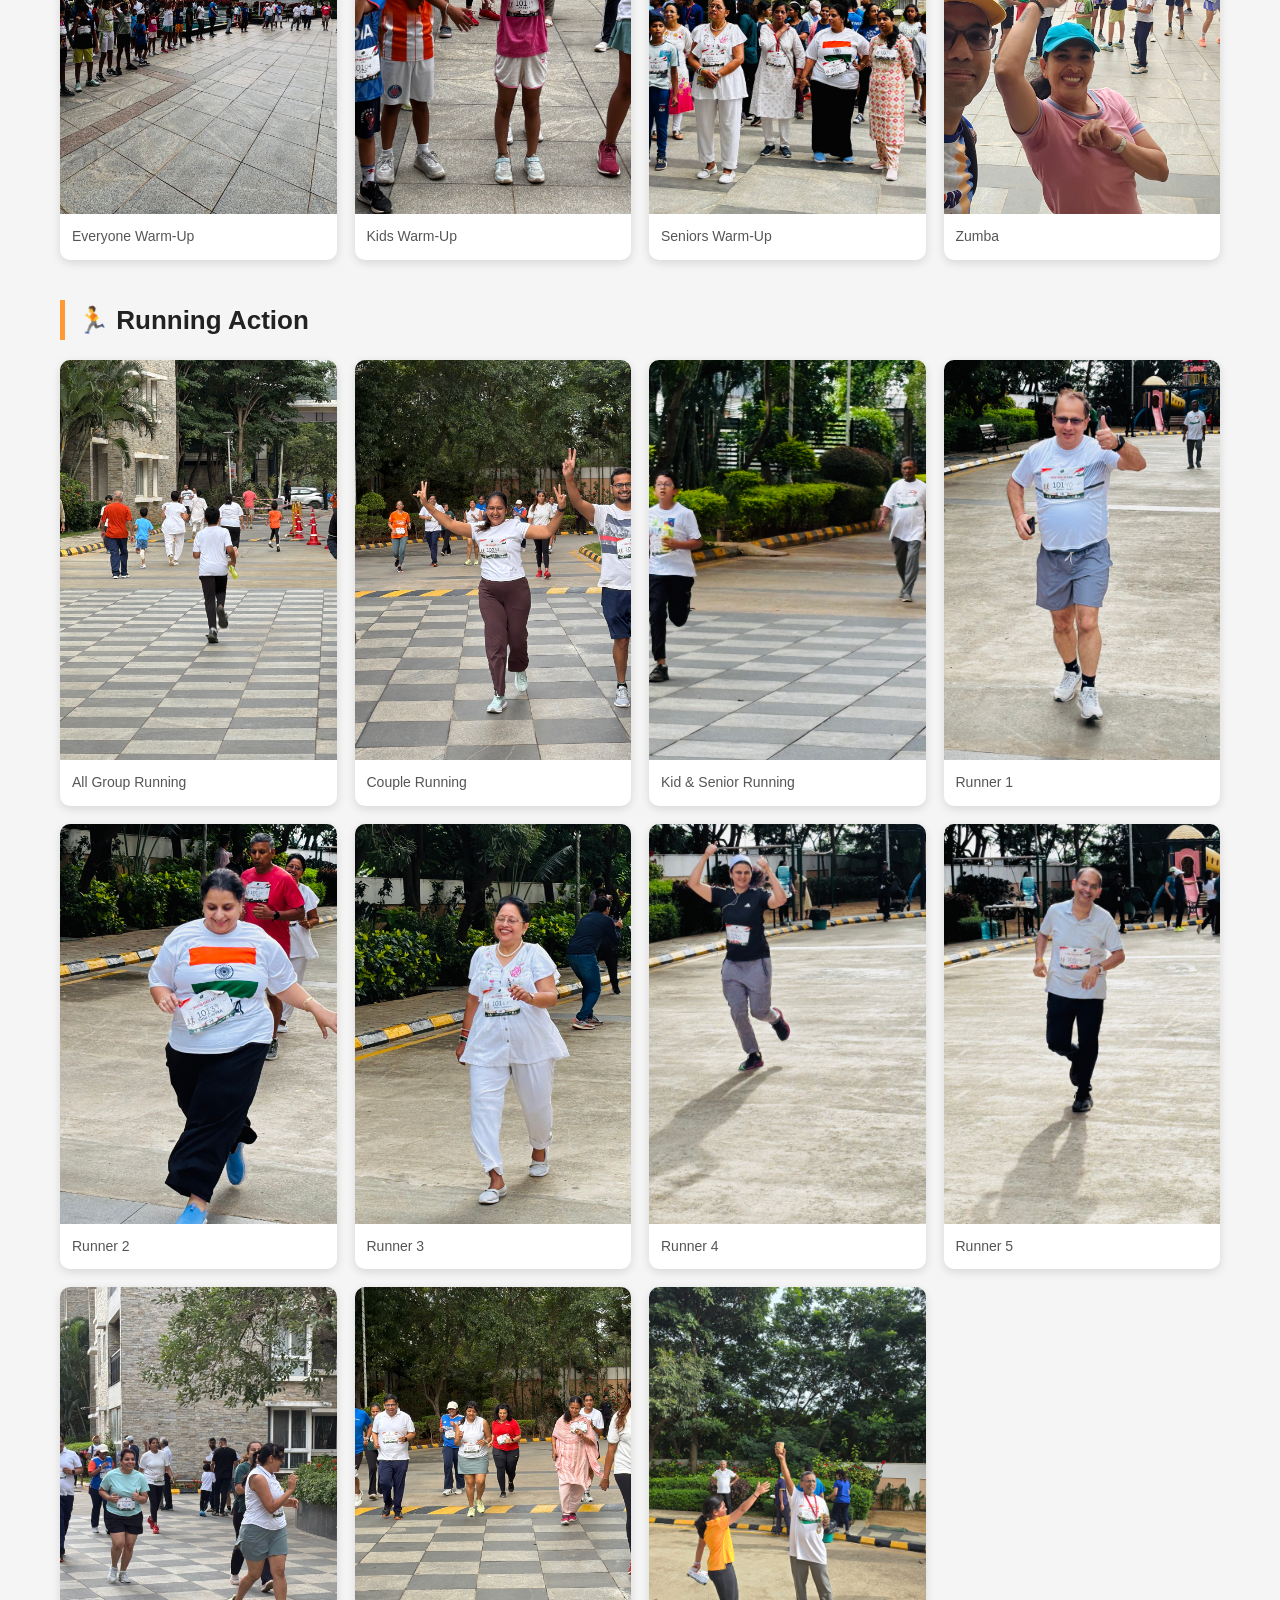
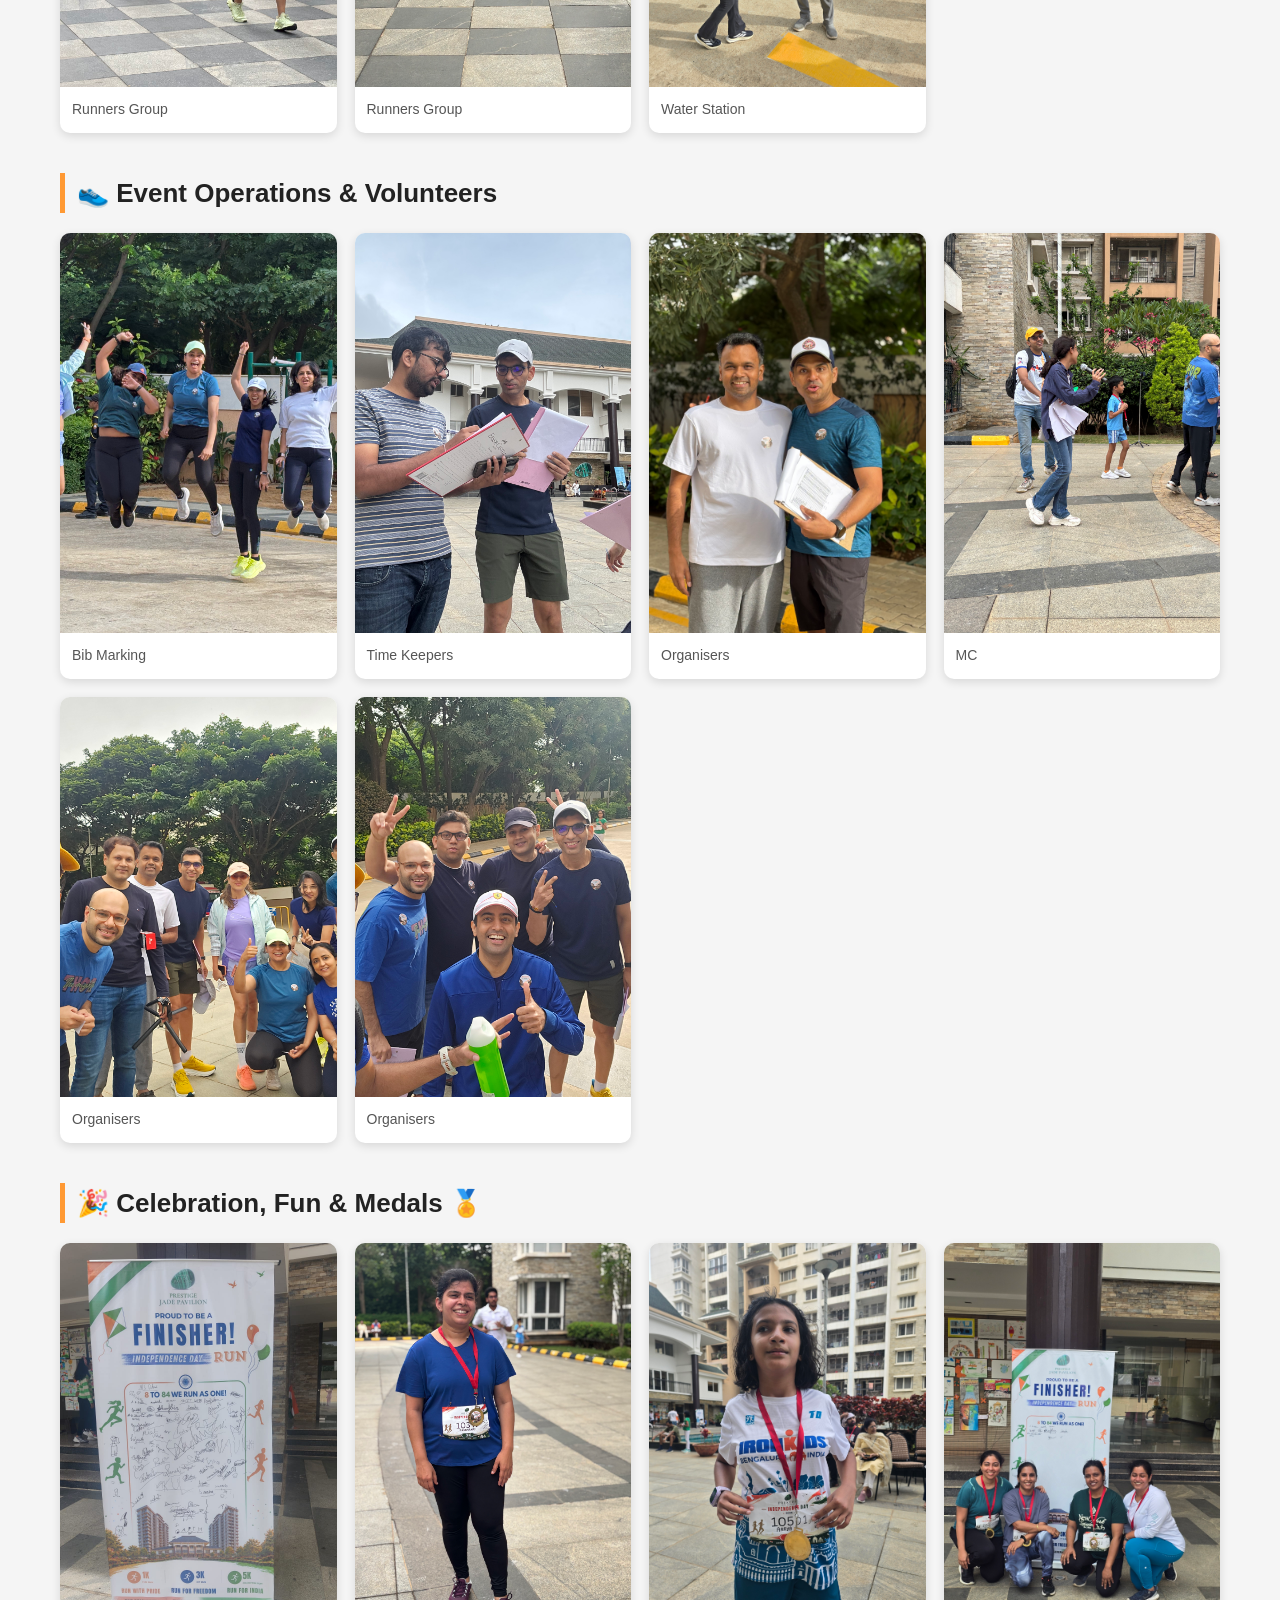
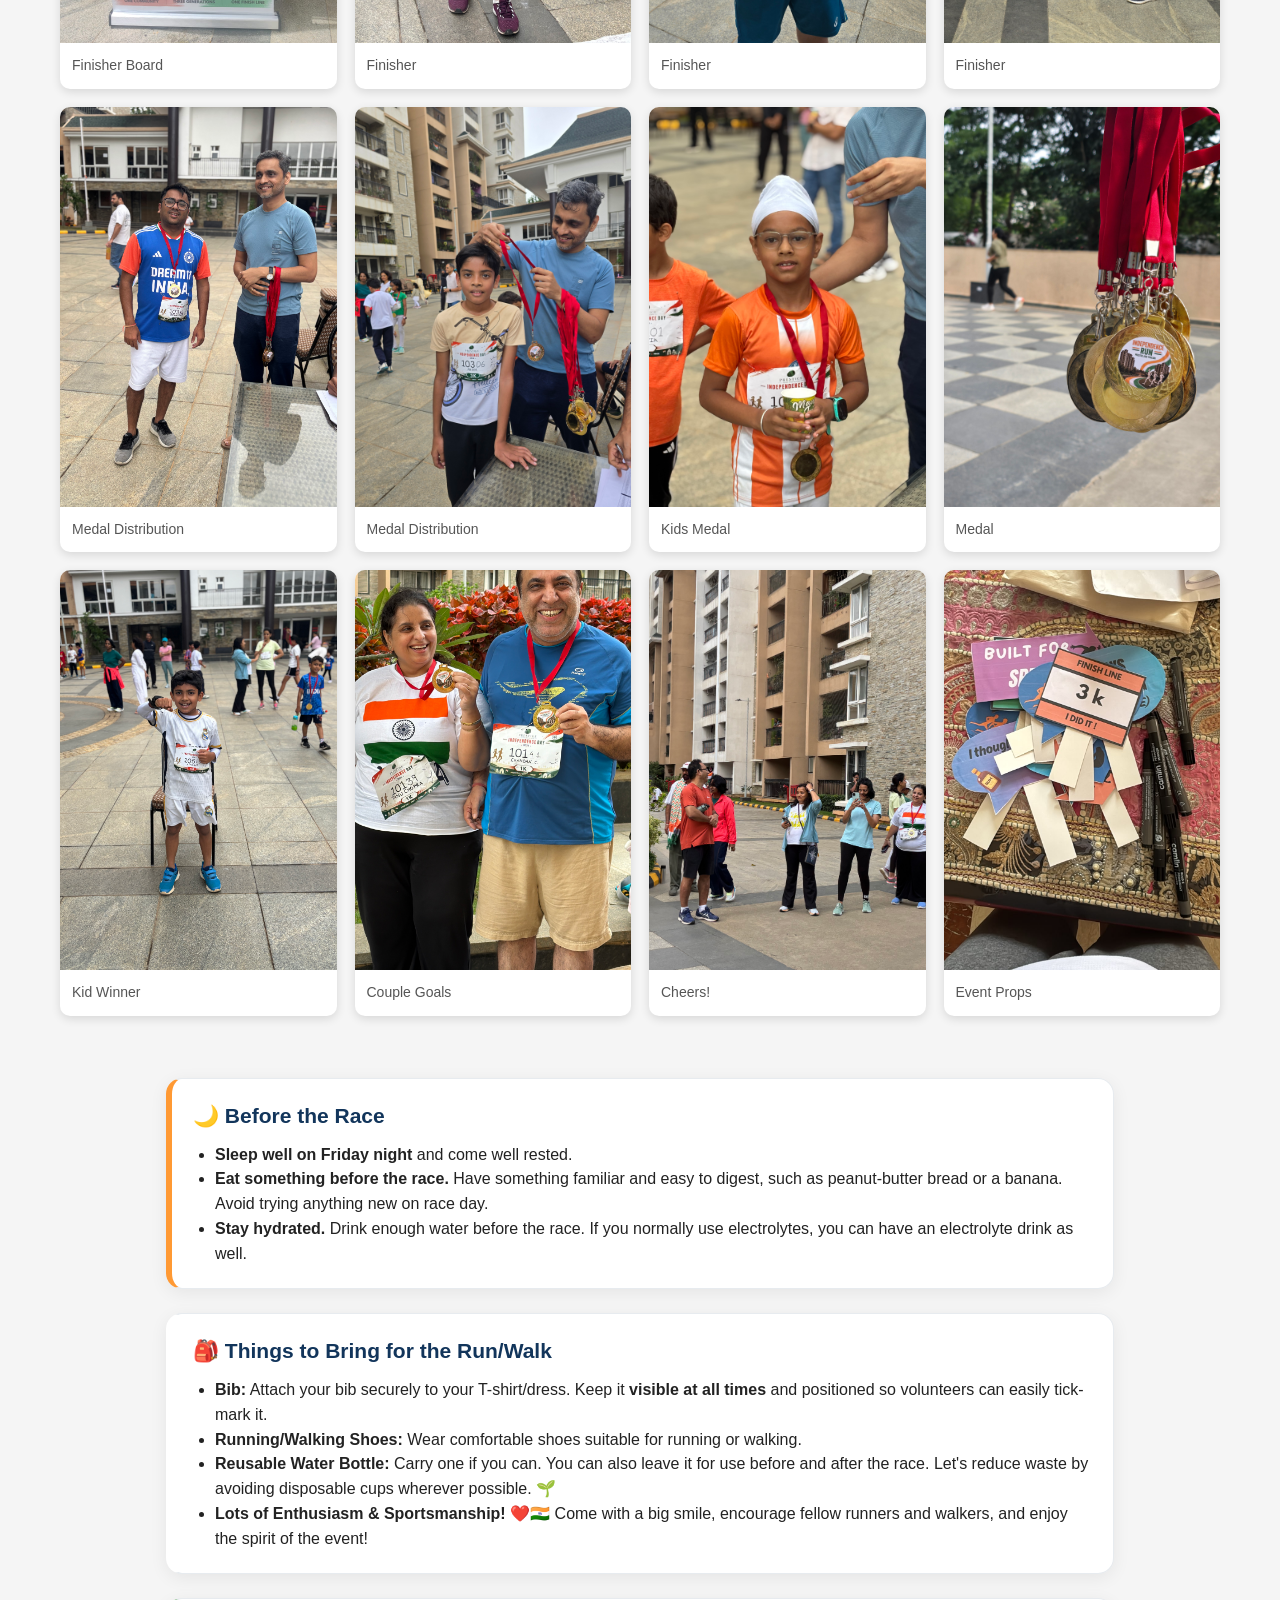
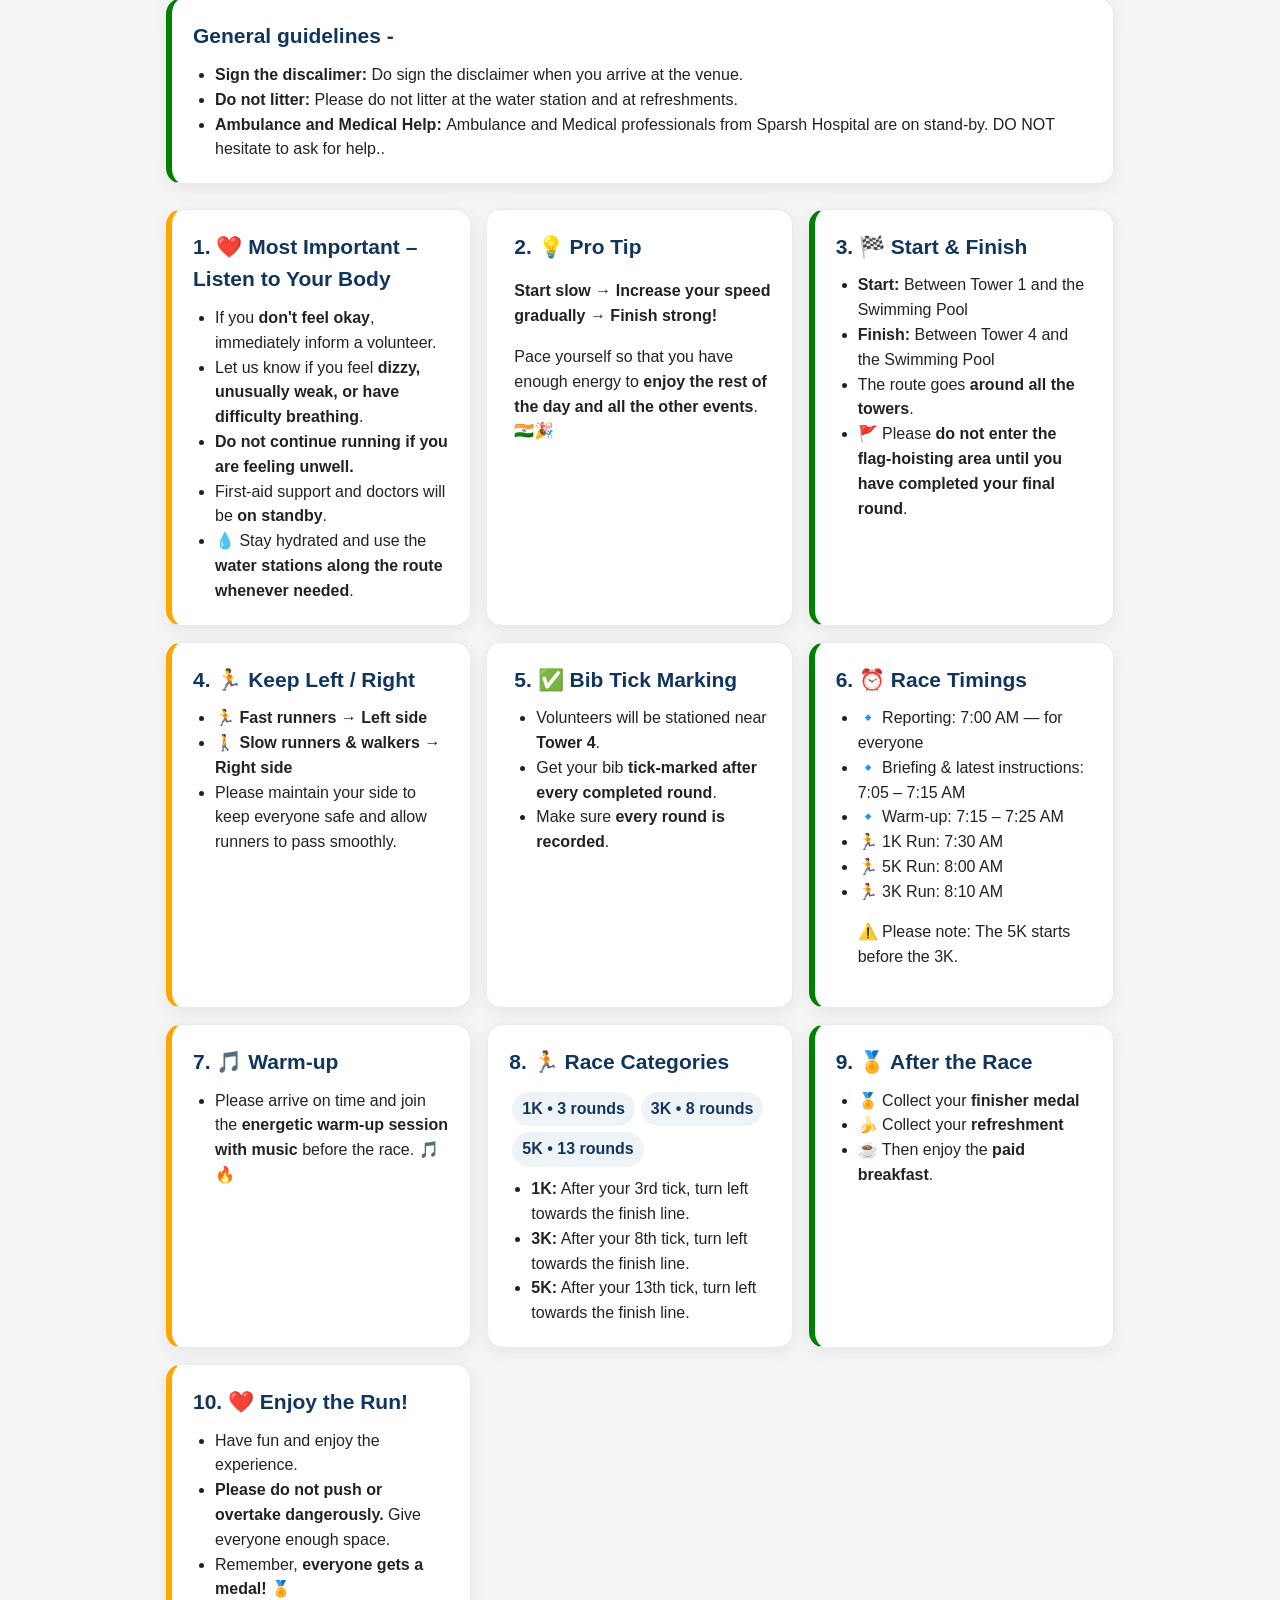
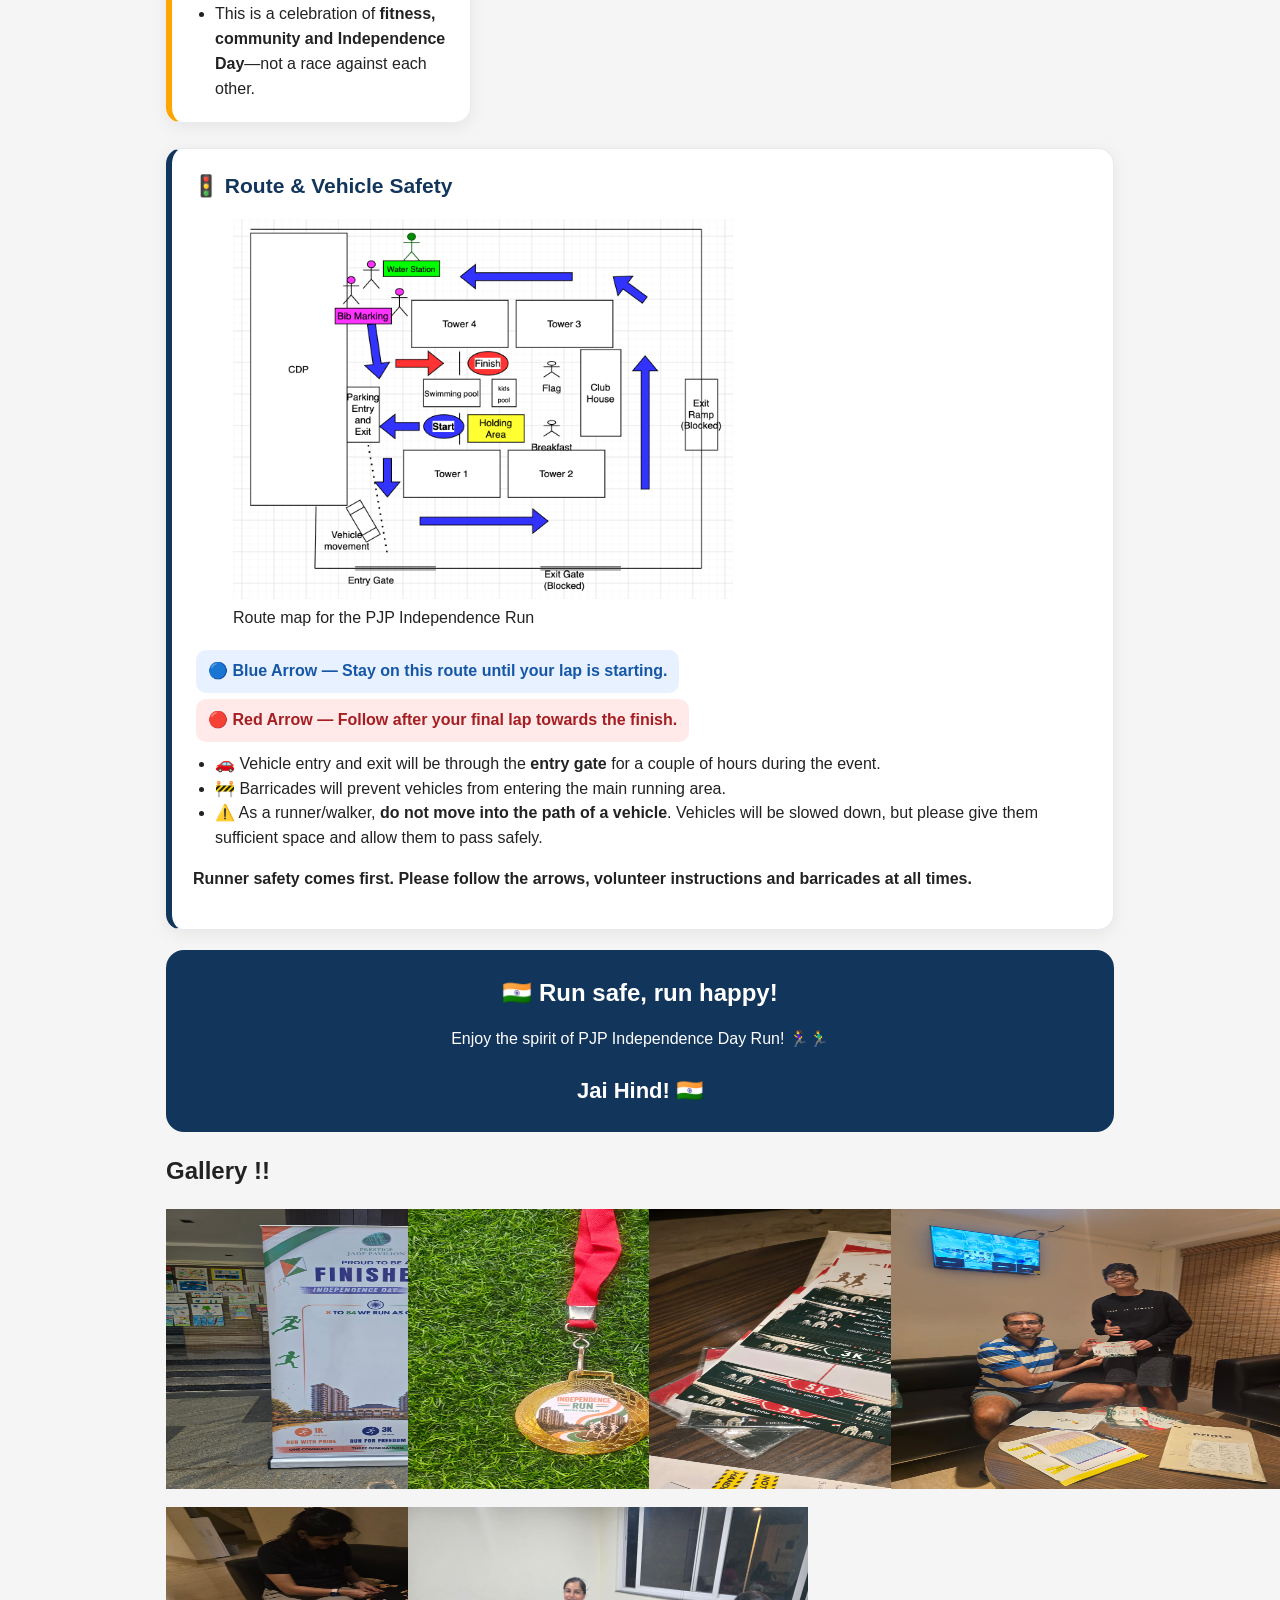
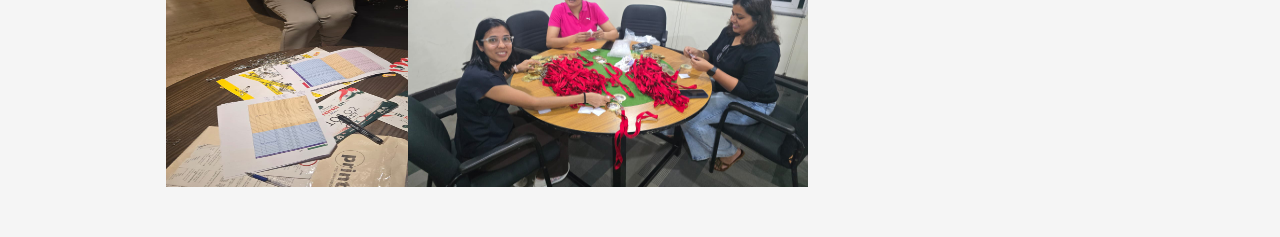
==== commit 7db73407: "Fixing pics extensions and consolidated Race day photos" ====
--- a/PJP_Independence_Day_Run.html
+++ b/PJP_Independence_Day_Run.html
@@ -332,14 +332,14 @@
 
         <div class="photo">
             <img src="./images/pjp_run/pjp_run_gallery/race_day/runners_group.jpg"
+                alt="Runners Group">
+            <div class="caption">Runners Group</div>
+        </div>
+
+        <div class="photo">
+            <img src="./images/pjp_run/pjp_run_gallery/race_day/runners_group2.JPG"
                  alt="Runners Group">
-            <div class="caption">Runners Group</div>
-        </div>
-
-        <div class="photo">
-            <img src="./images/pjp_run/pjp_run_gallery/race_day/runners_group2.JPG"
-                 alt="Runners Group 2">
-            <div class="caption">Runners Group 2</div>
+            <div class="caption">Runners Group </div>
         </div>
 
         <div class="photo">
@@ -407,7 +407,7 @@
 ========================= -->
 
 <section class="category">
-    <h2>🏅 Finishers & Medals</h2>
+    <h2>🎉 Celebration, Fun & Medals 🏅 </h2>
 
     <div class="gallery">
 
@@ -465,43 +465,11 @@
             <div class="caption">Kid Winner</div>
         </div>
 
-    </div>
-</section>
-
-
-<!-- =========================
-     FAMILY / COUPLE
-========================= -->
-
-<section class="category">
-    <h2>❤️ Family & Couple Moments</h2>
-
-    <div class="gallery">
-
-        <div class="photo">
-            <img src="./images/pjp_run/pjp_run_gallery/race_day/couple_goals.jpg"
+        <div class="photo">
+            <img src="./images/pjp_run/pjp_run_gallery/race_day/couple_goals.JPG"
                  alt="Couple Goals">
             <div class="caption">Couple Goals</div>
         </div>
-
-        <div class="photo">
-            <img src="./images/pjp_run/pjp_run_gallery/race_day/couple_running.jpg"
-                 alt="Couple Running">
-            <div class="caption">Couple Running</div>
-        </div>
-
-    </div>
-</section>
-
-
-<!-- =========================
-     CELEBRATION
-========================= -->
-
-<section class="category">
-    <h2>🎉 Celebration & Fun</h2>
-
-    <div class="gallery">
 
         <div class="photo">
             <img src="./images/pjp_run/pjp_run_gallery/race_day/cheers.jpg"
@@ -517,43 +485,6 @@
 
     </div>
 </section>
-
-
-<!-- =========================
-     COMMUNITY / GROUP
-========================= -->
-
-<section class="category">
-    <h2>📸 Community & Group Photos</h2>
-
-    <div class="gallery">
-
-        <div class="photo">
-            <img src="./images/pjp_run/pjp_run_gallery/race_day/all_group_running.jpg"
-                 alt="All Group Running">
-            <div class="caption">All Group Running</div>
-        </div>
-
-        <div class="photo">
-            <img src="./images/pjp_run/pjp_run_gallery/race_day/runners_group.jpg"
-                 alt="Runners Group">
-            <div class="caption">Runners Group</div>
-        </div>
-
-        <div class="photo">
-            <img src="./images/pjp_run/pjp_run_gallery/race_day/runners_group2.jpg"
-                 alt="Runners Group 2">
-            <div class="caption">Runners Group 2</div>
-        </div>
-
-
-    </div>
-</section>
-
-
-<footer>
-    🇮🇳 PJP Independence Day Run 2026 · Made with ❤️ by the PJP Community
-</footer>
 
 
 <!-- =========================
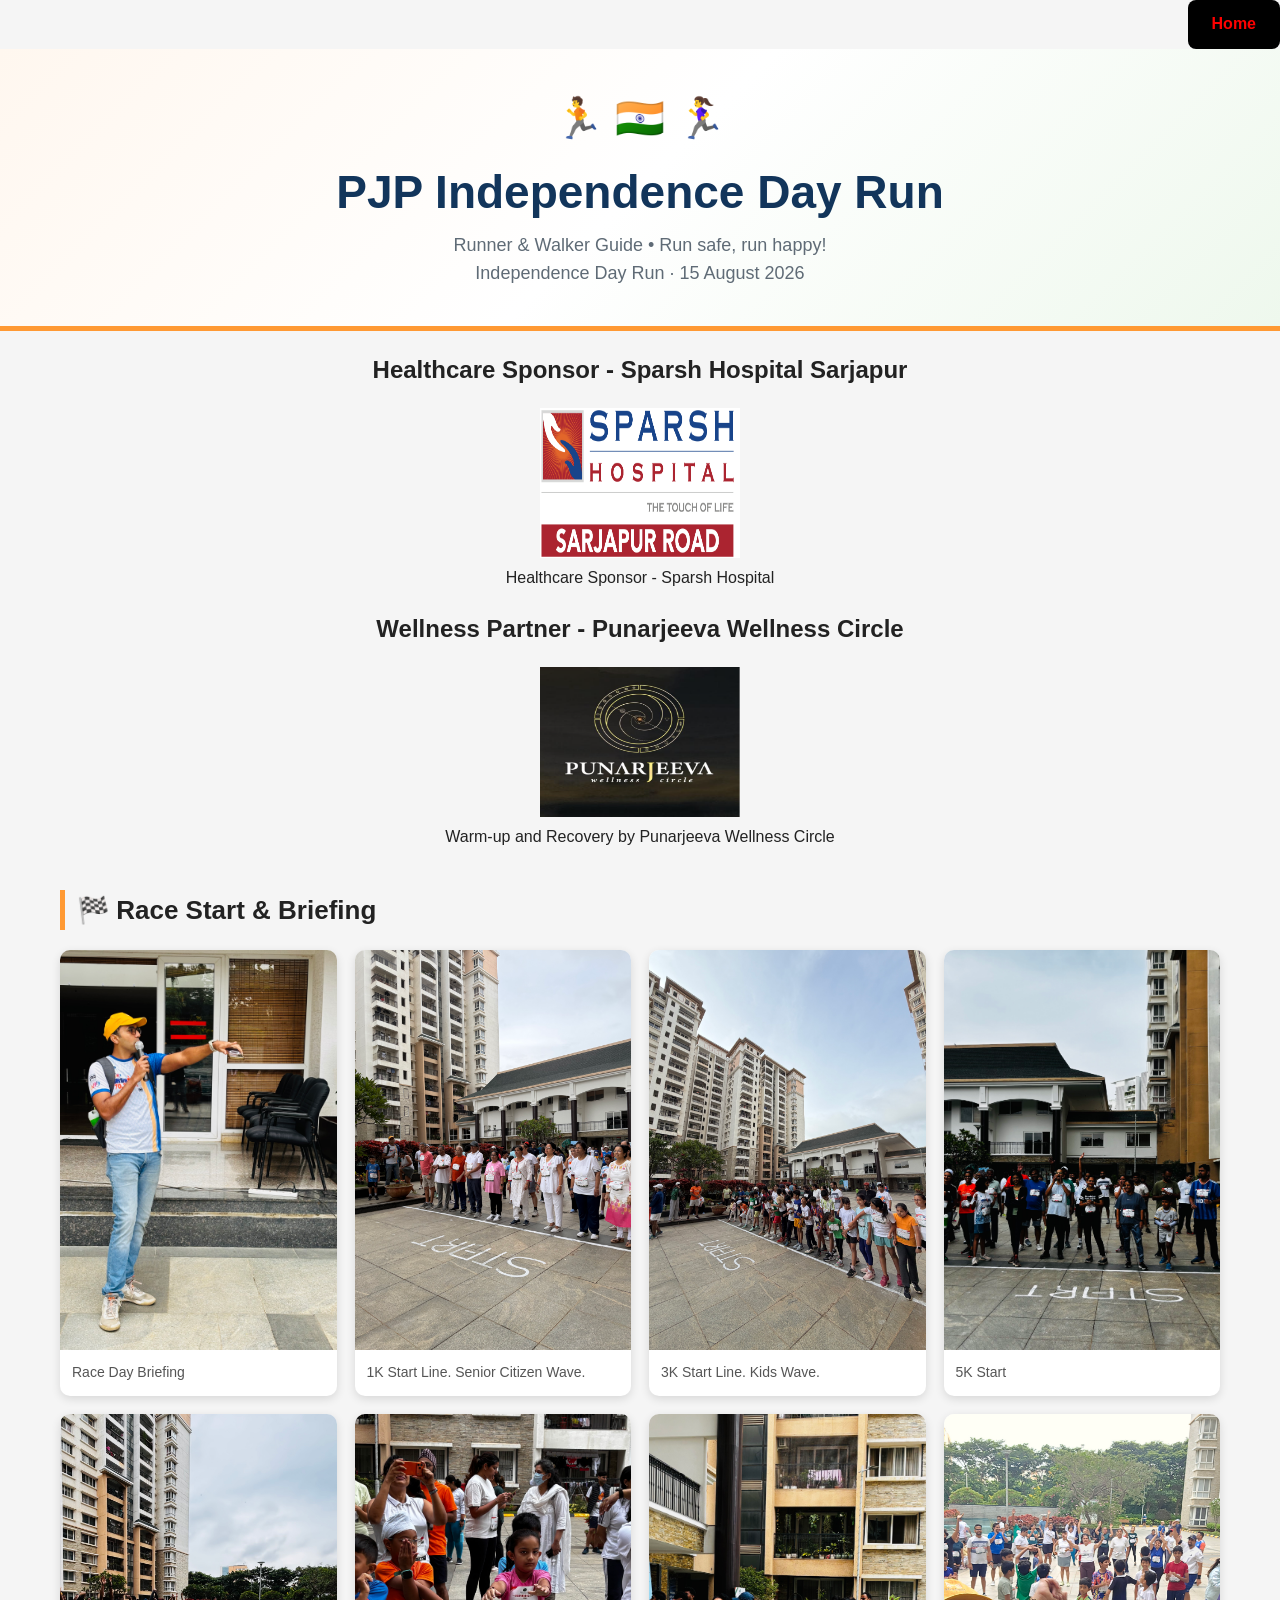
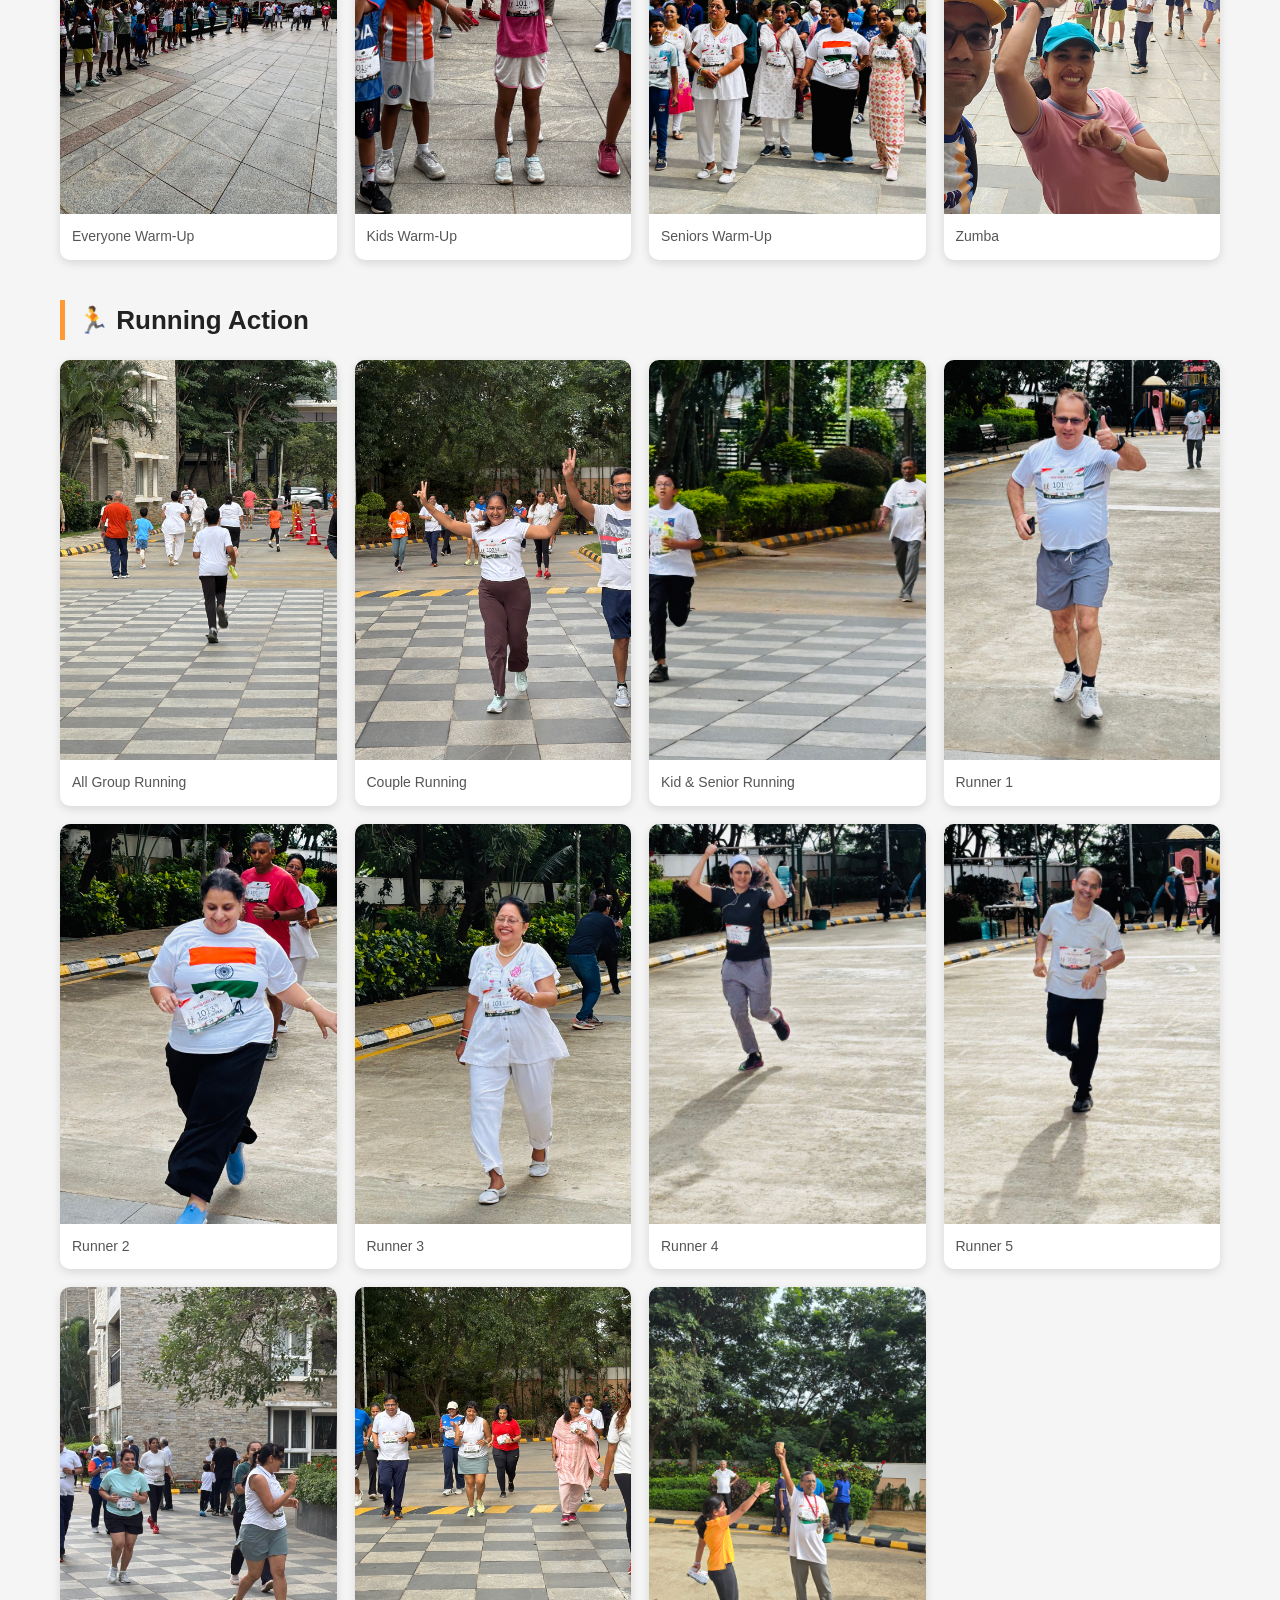
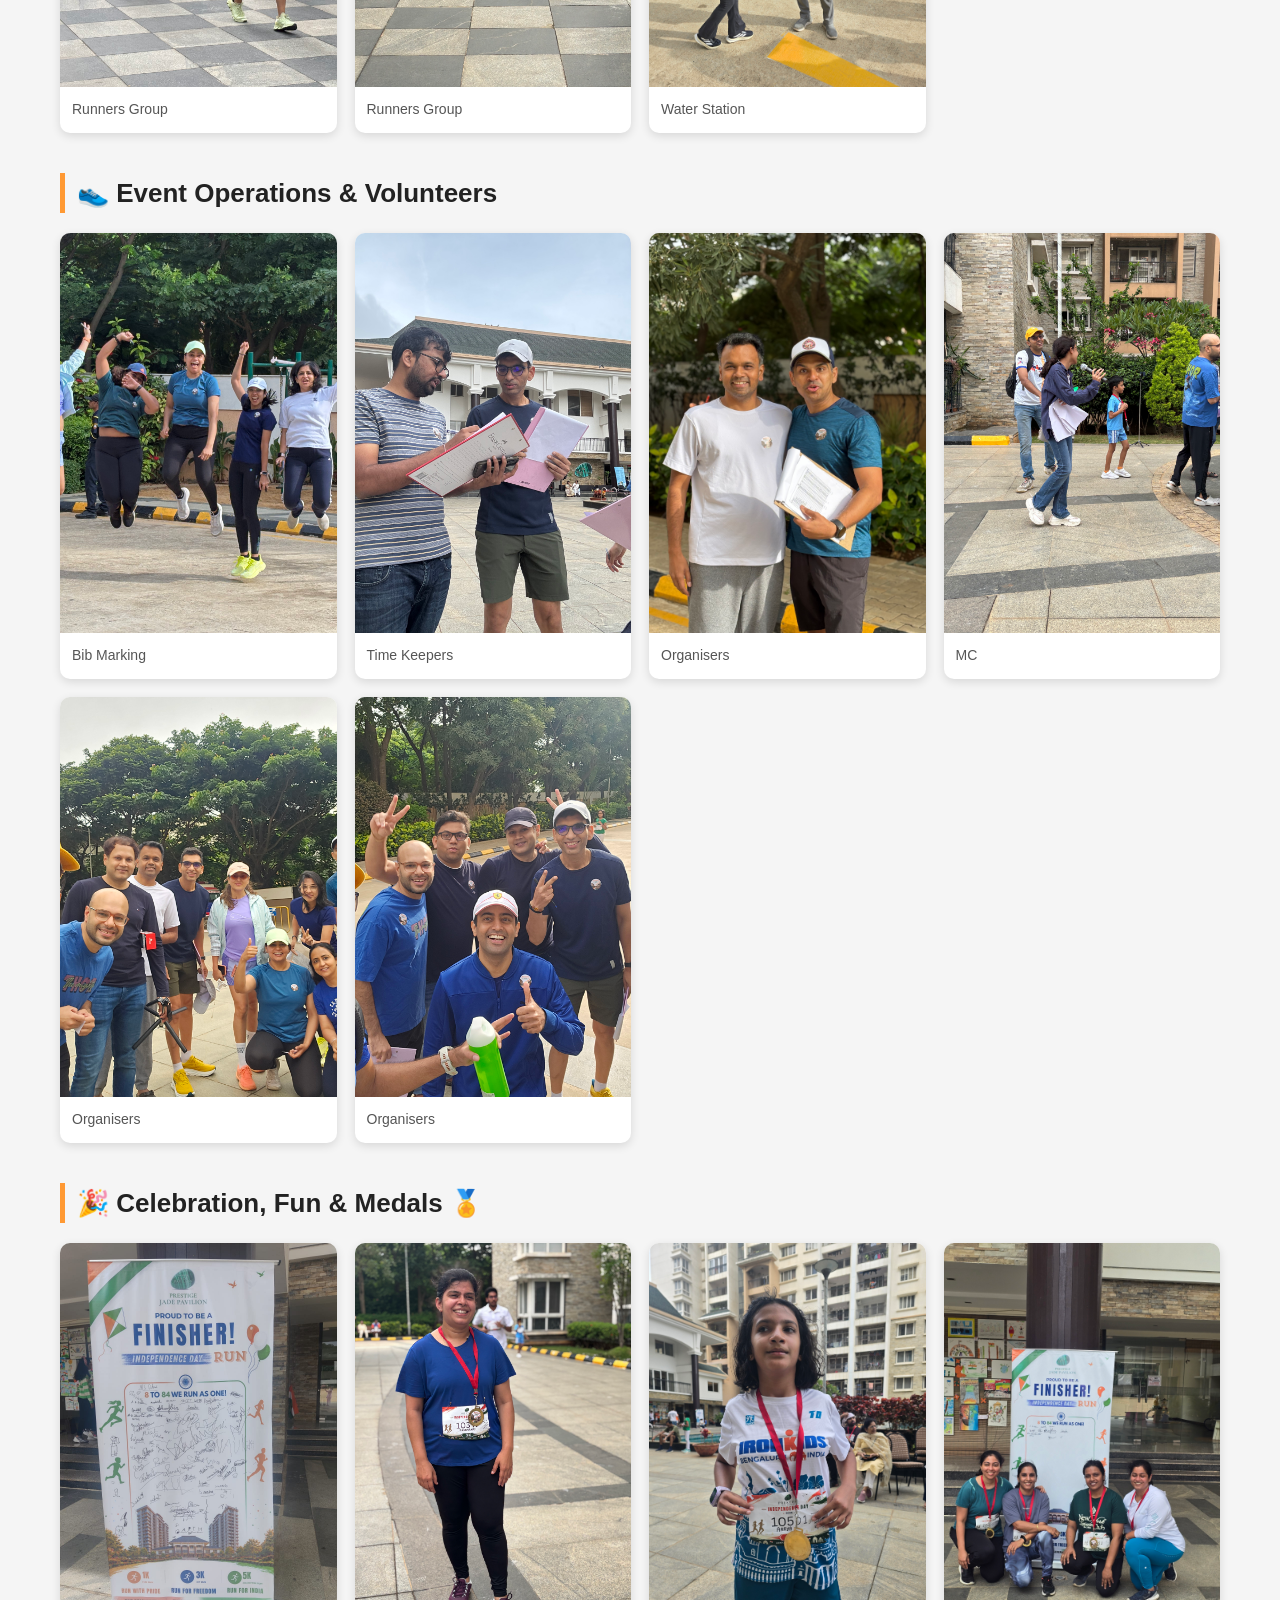
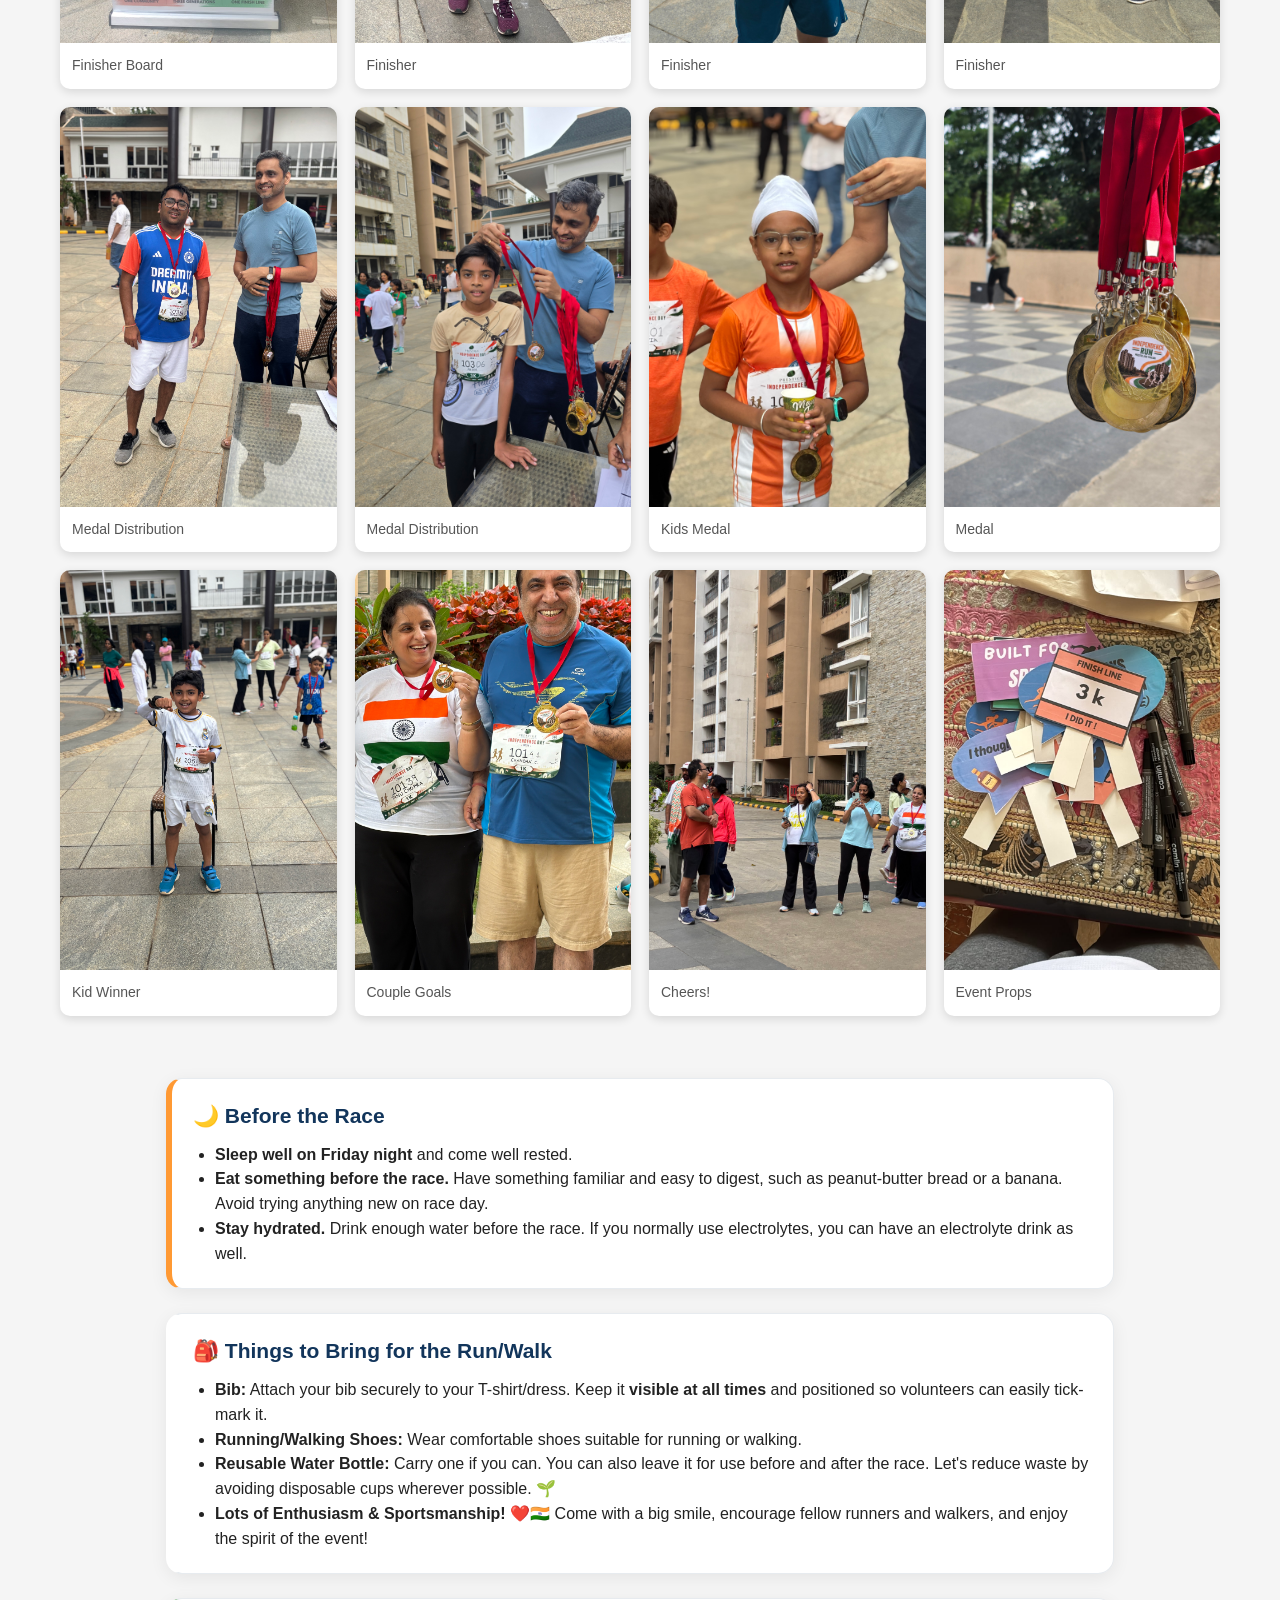
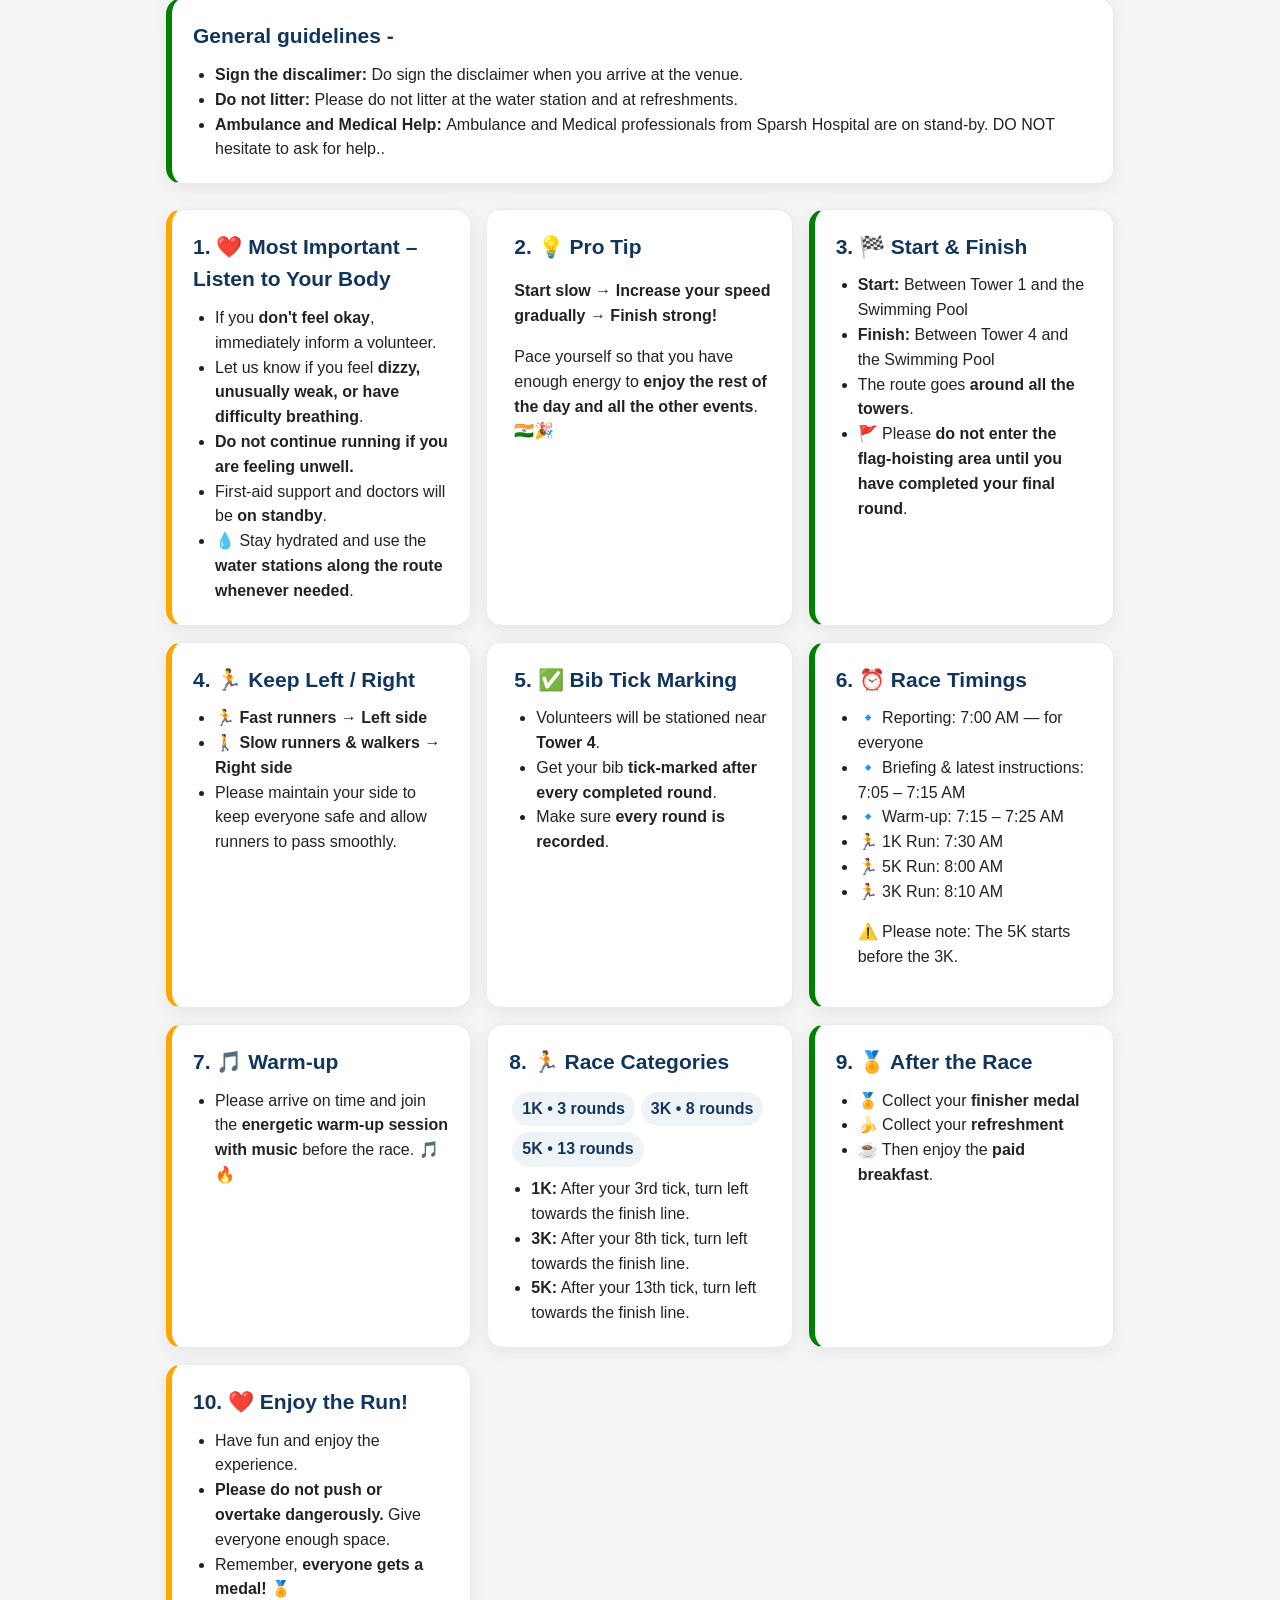
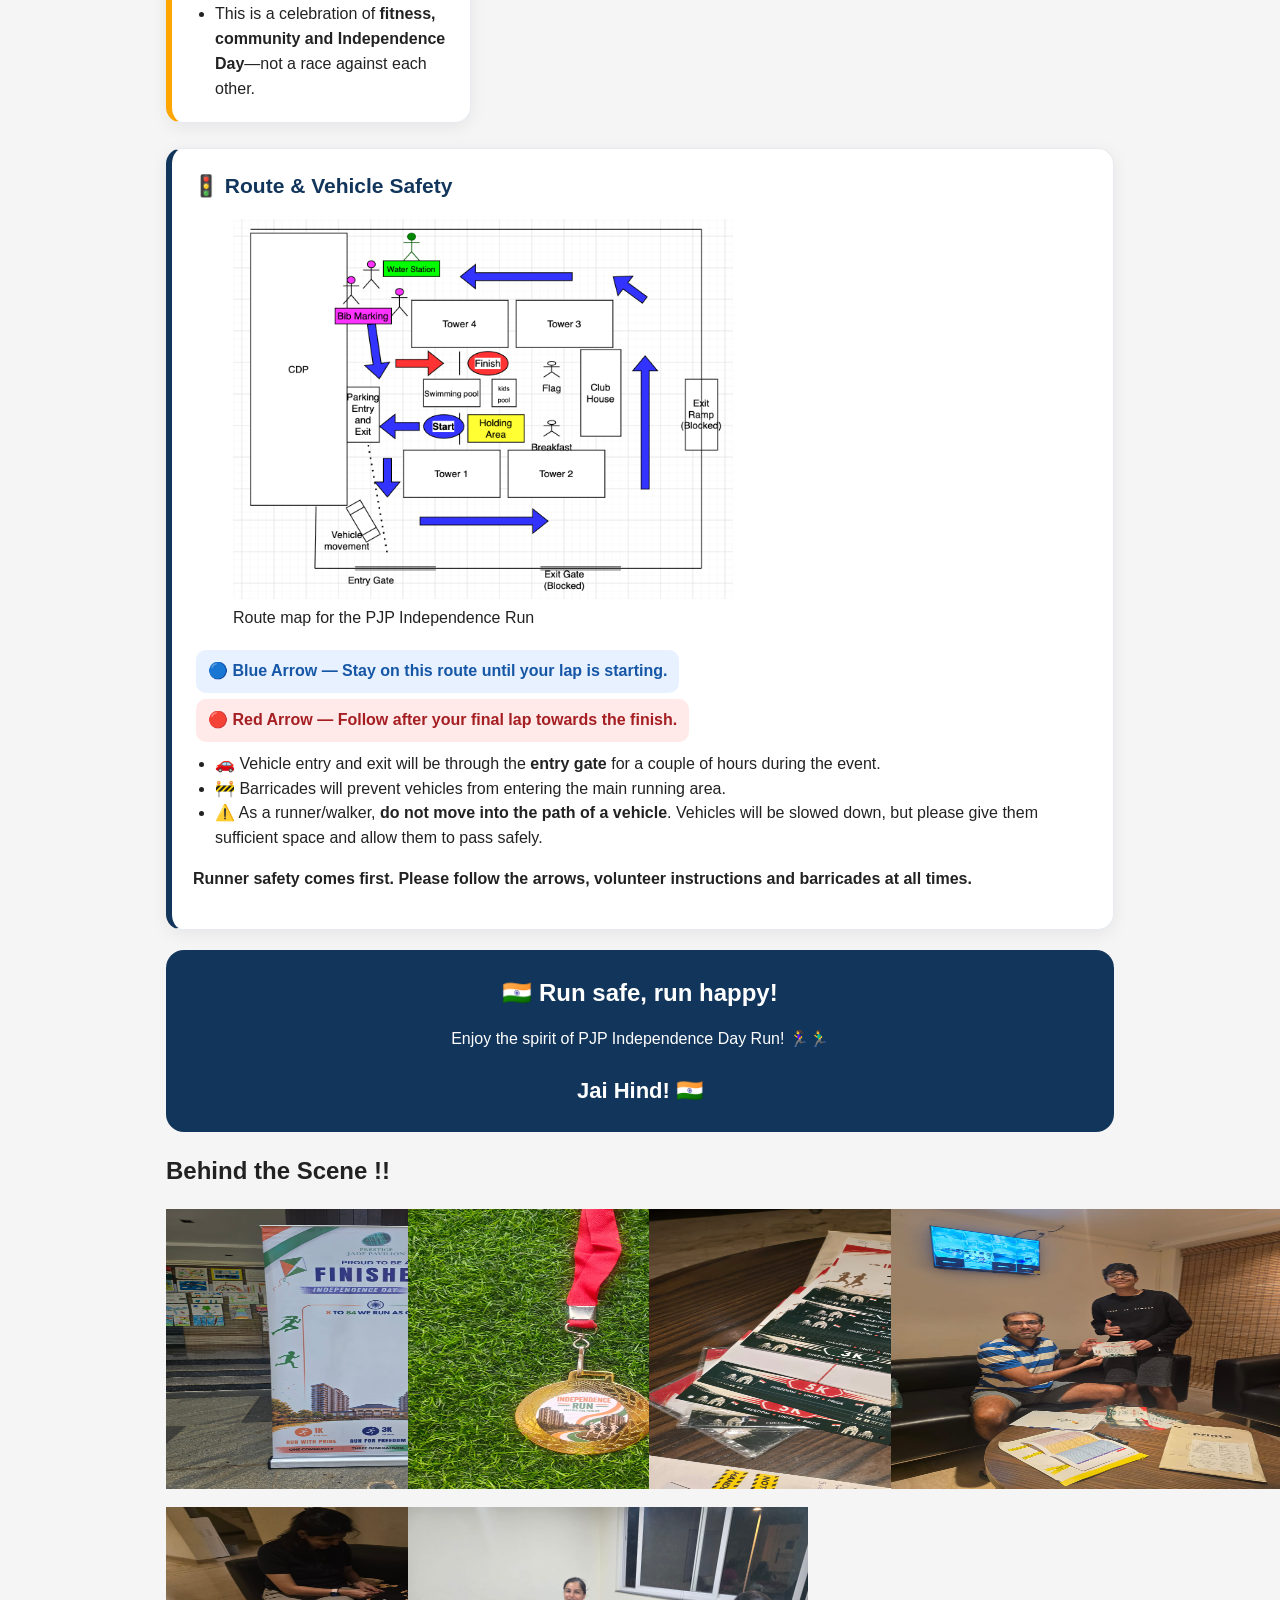
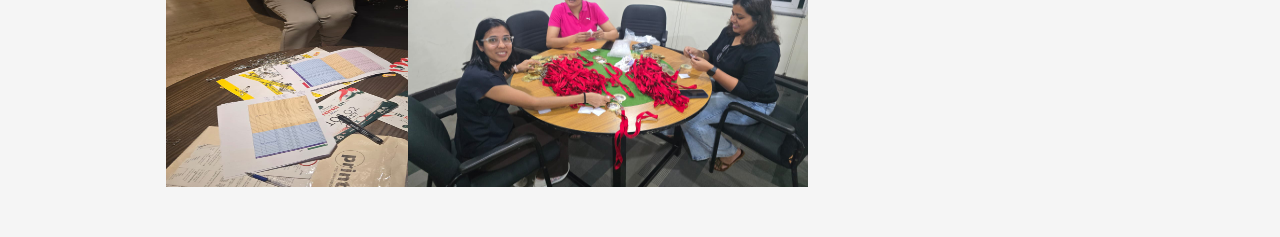
==== commit 7ae35255: "Galleery renamed to Behind the scene section" ====
--- a/PJP_Independence_Day_Run.html
+++ b/PJP_Independence_Day_Run.html
@@ -617,7 +617,7 @@
 
 
 <section id="gallery" class="section-padding">
-<h2 class="section-title">Gallery <span class="text-red">!!</span></h2>
+<h2 class="section-title">Behind the Scene <span class="text-red">!!</span></h2>
     <div class="gallery">
         <img src="./images/pjp_run/pjp_run_gallery/standee.jpeg" alt="Run Bibs" width="400" height="280">
         <img src="./images/pjp_run/pjp_run_gallery/medal.jpeg" alt="Finisher Medal" width="400" height="280">
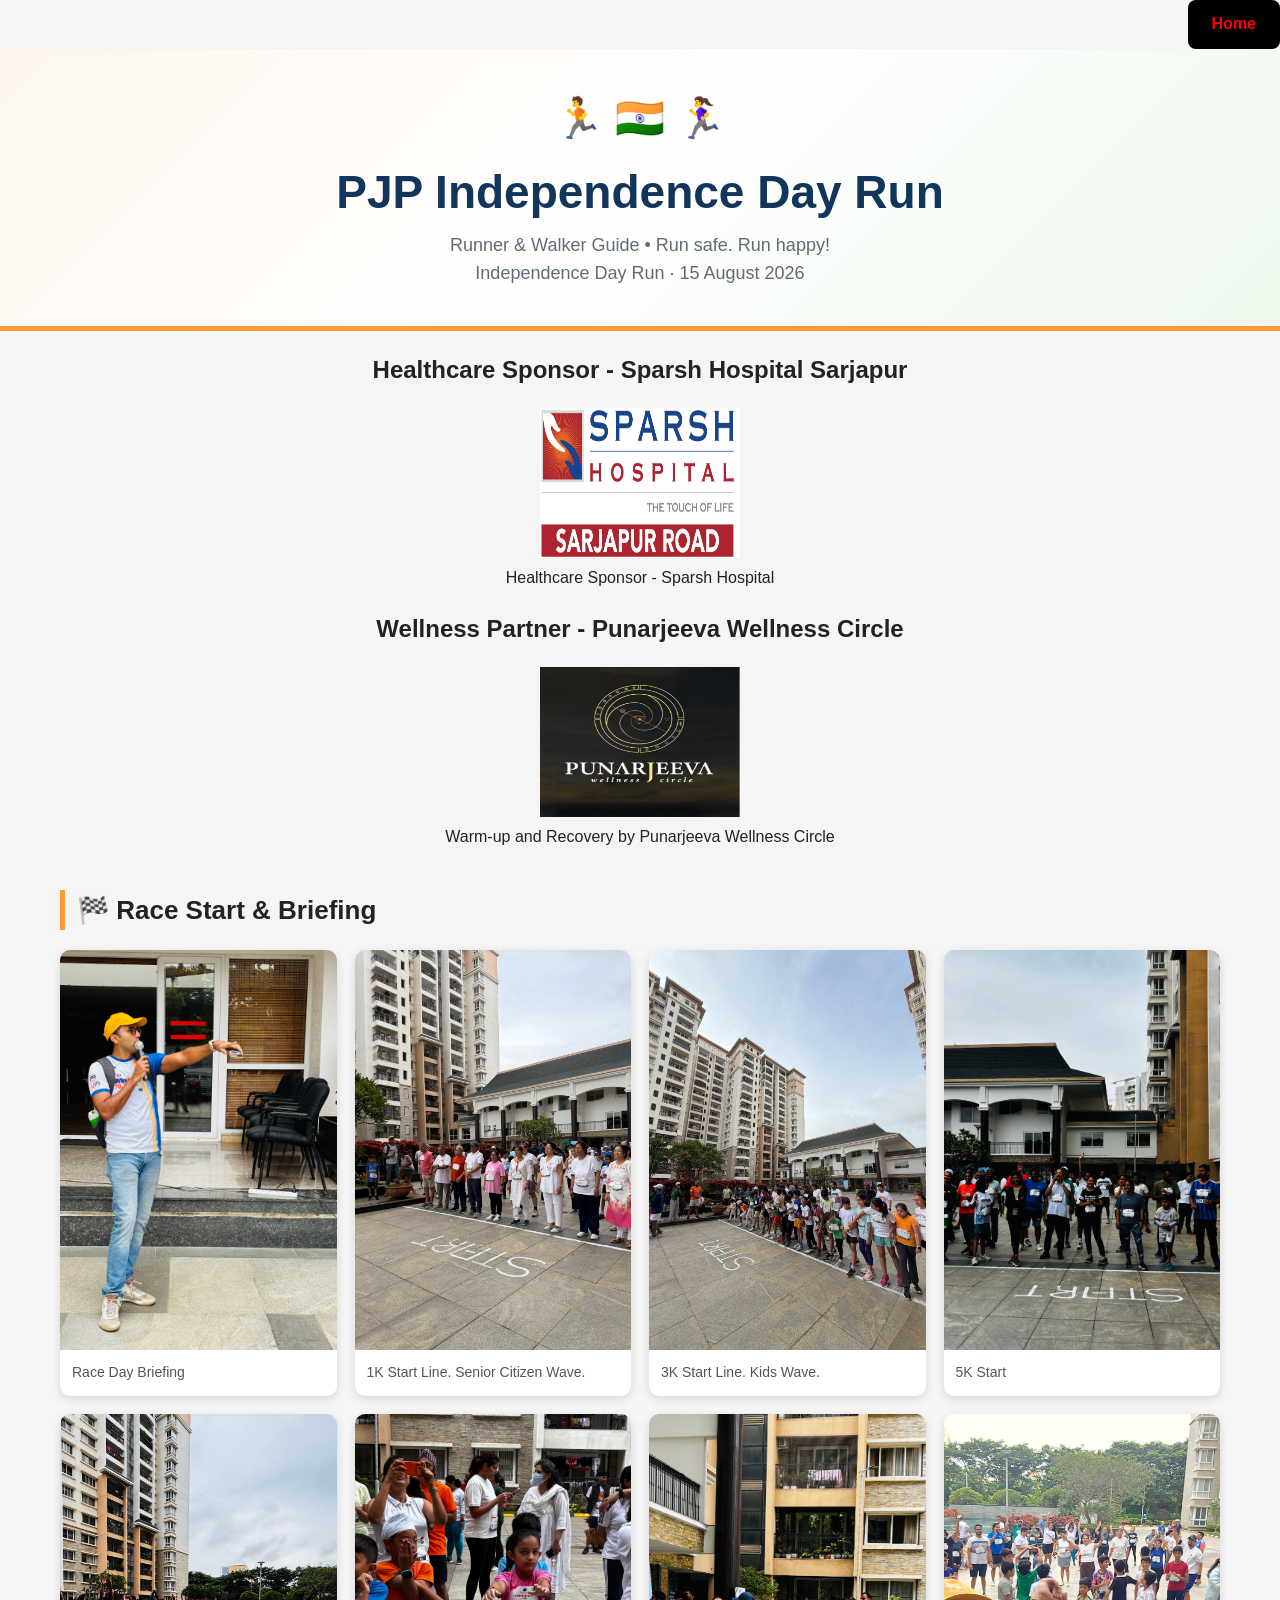
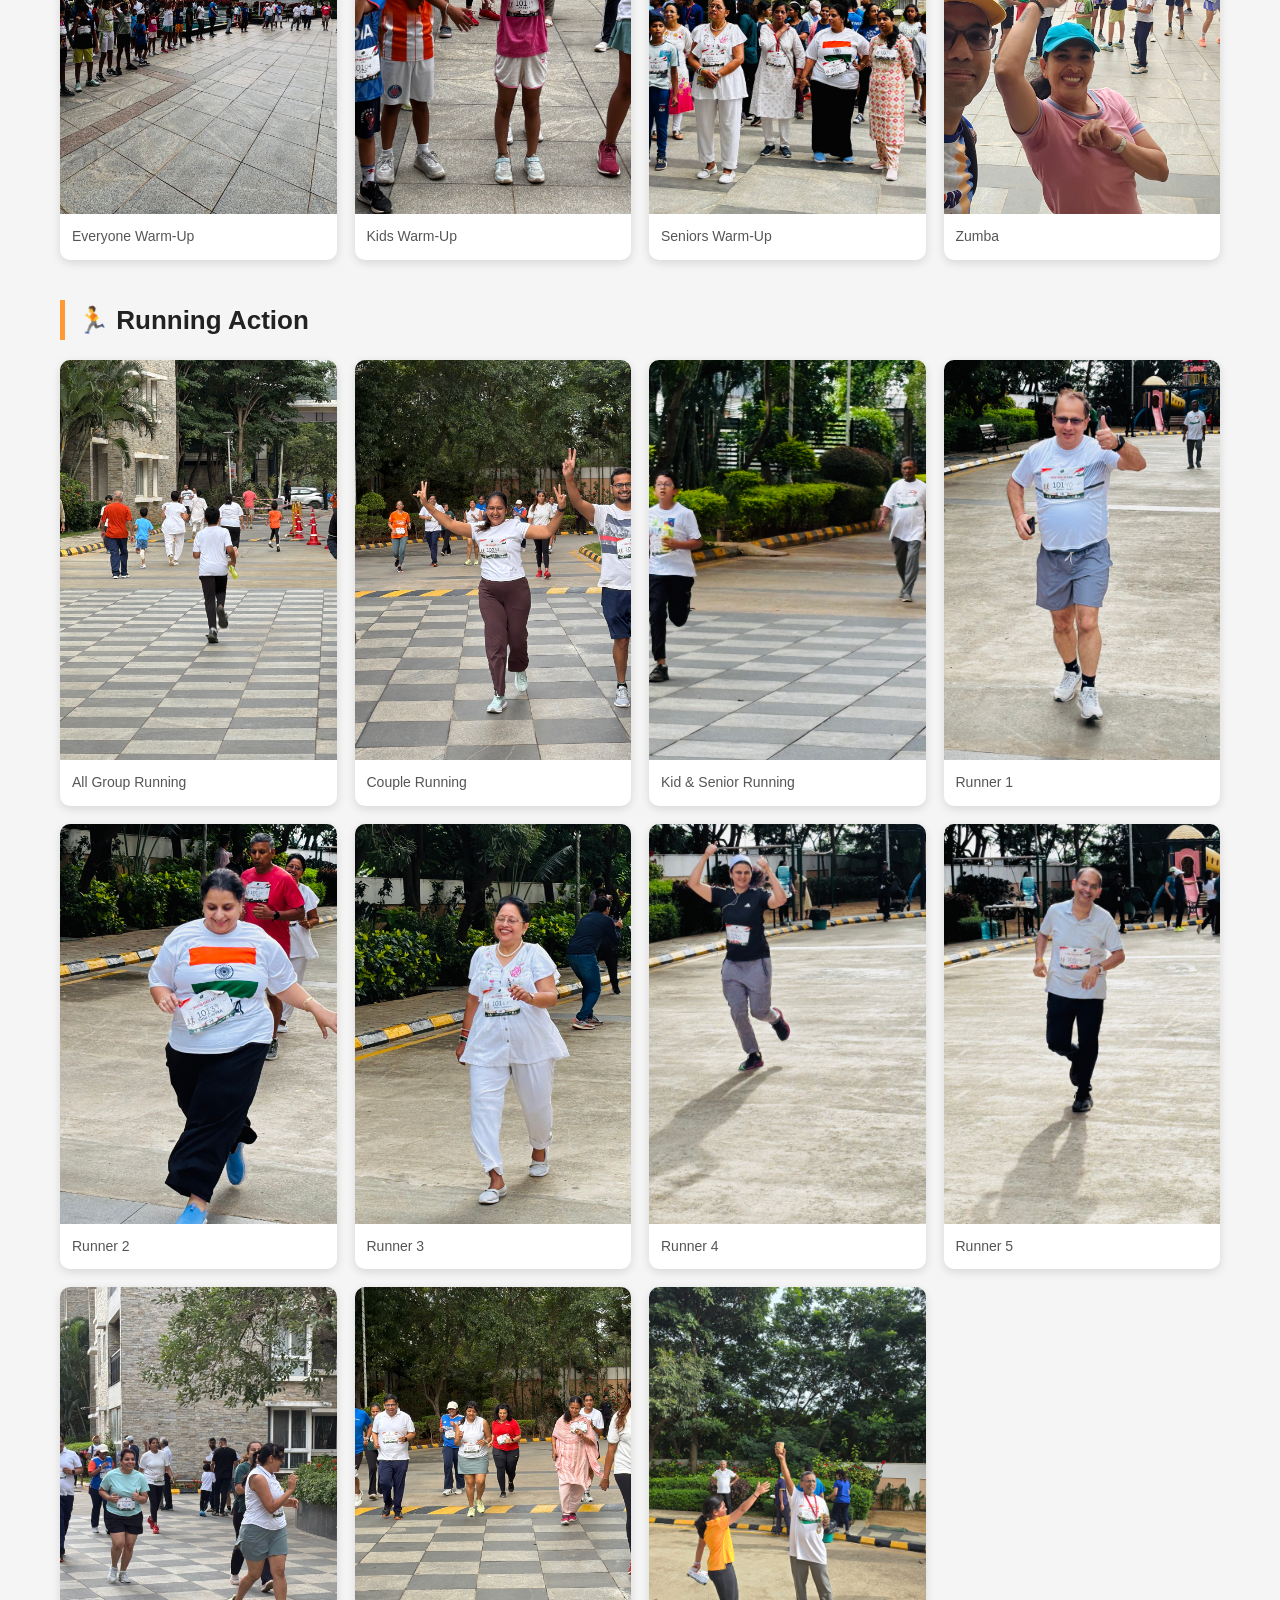
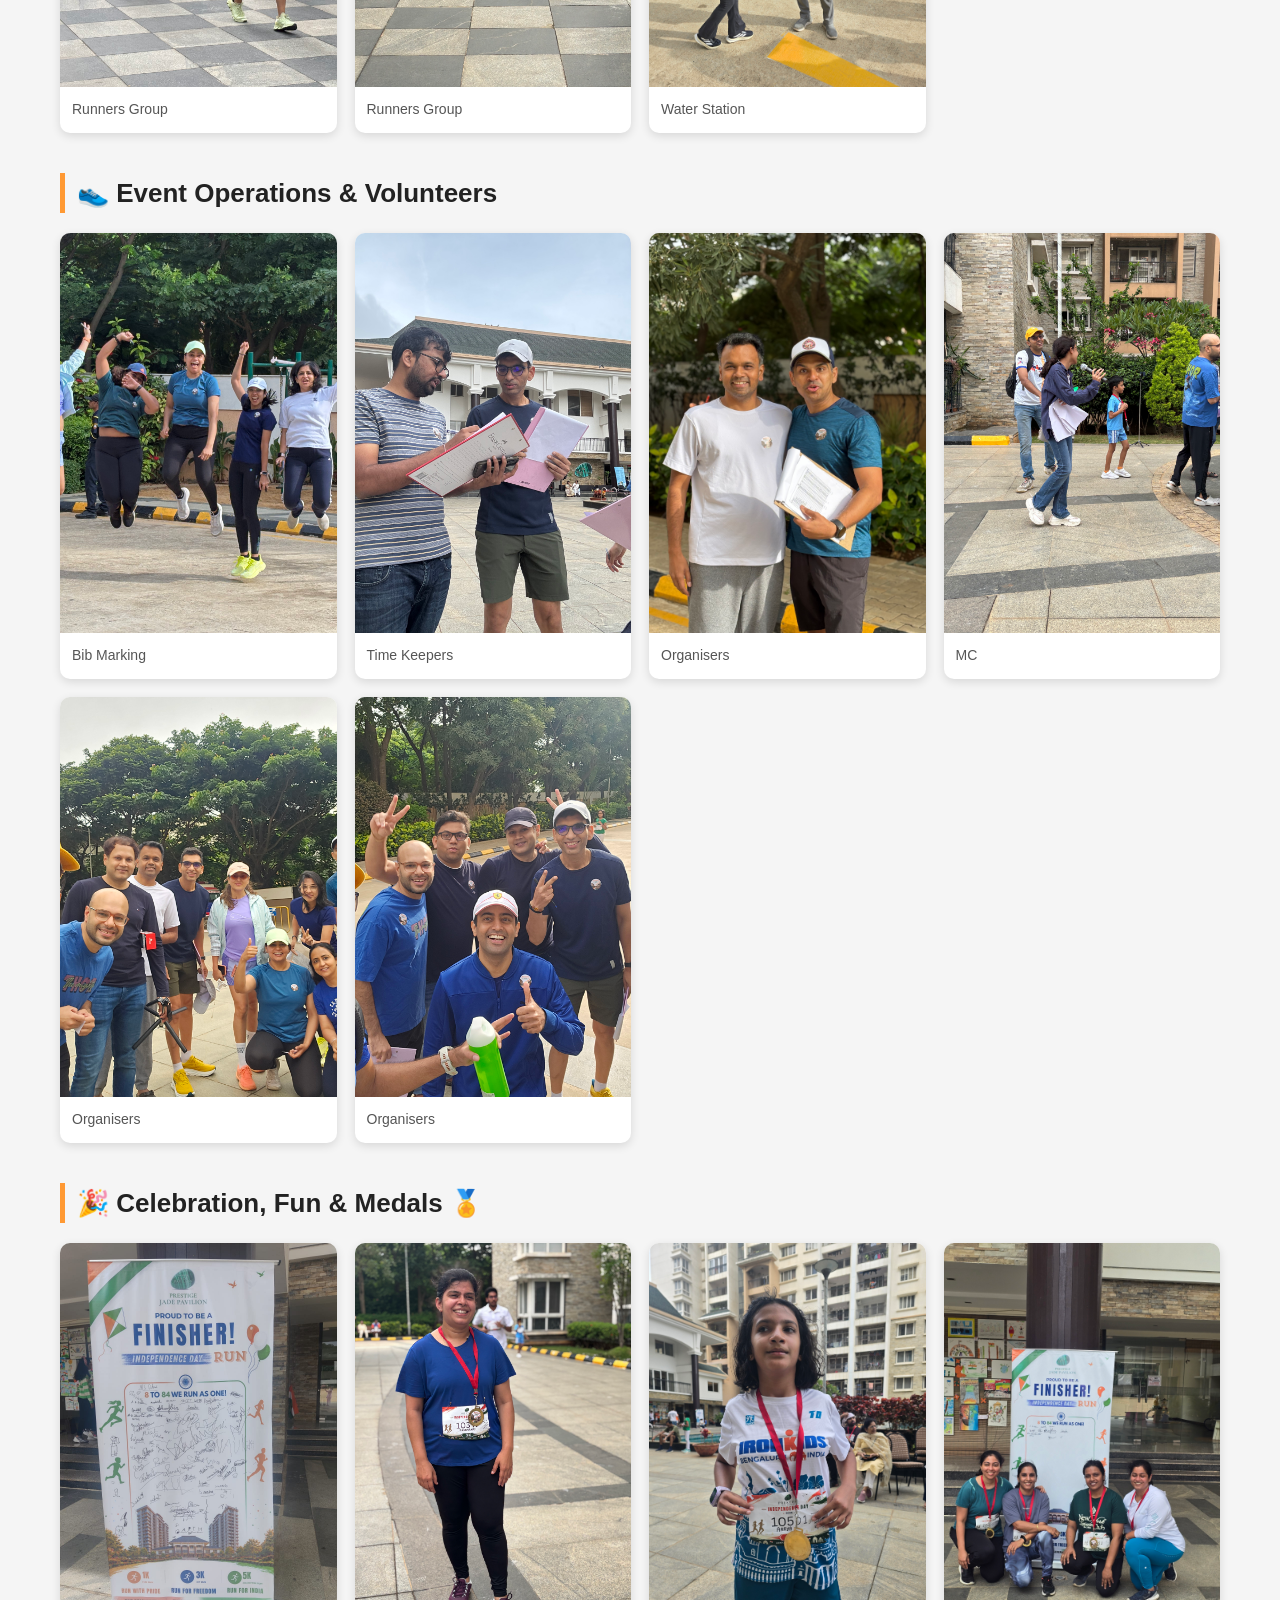
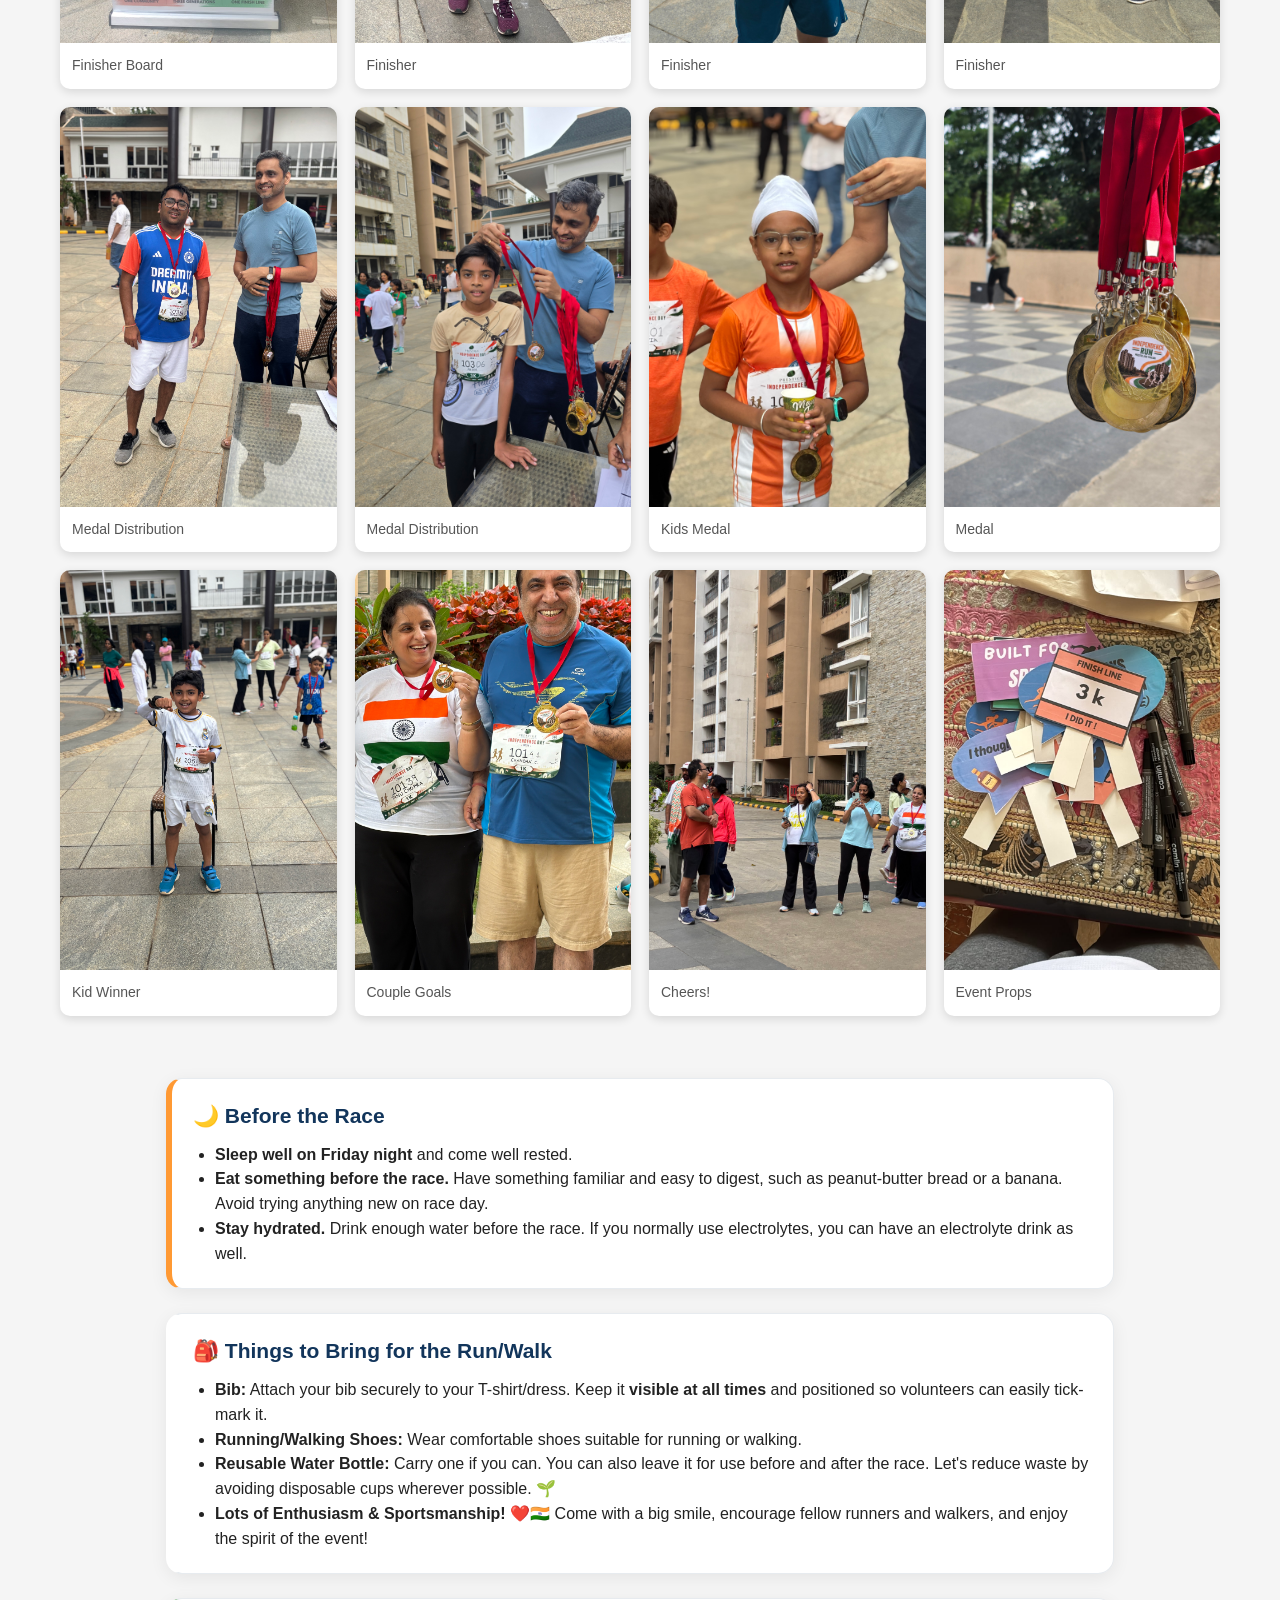
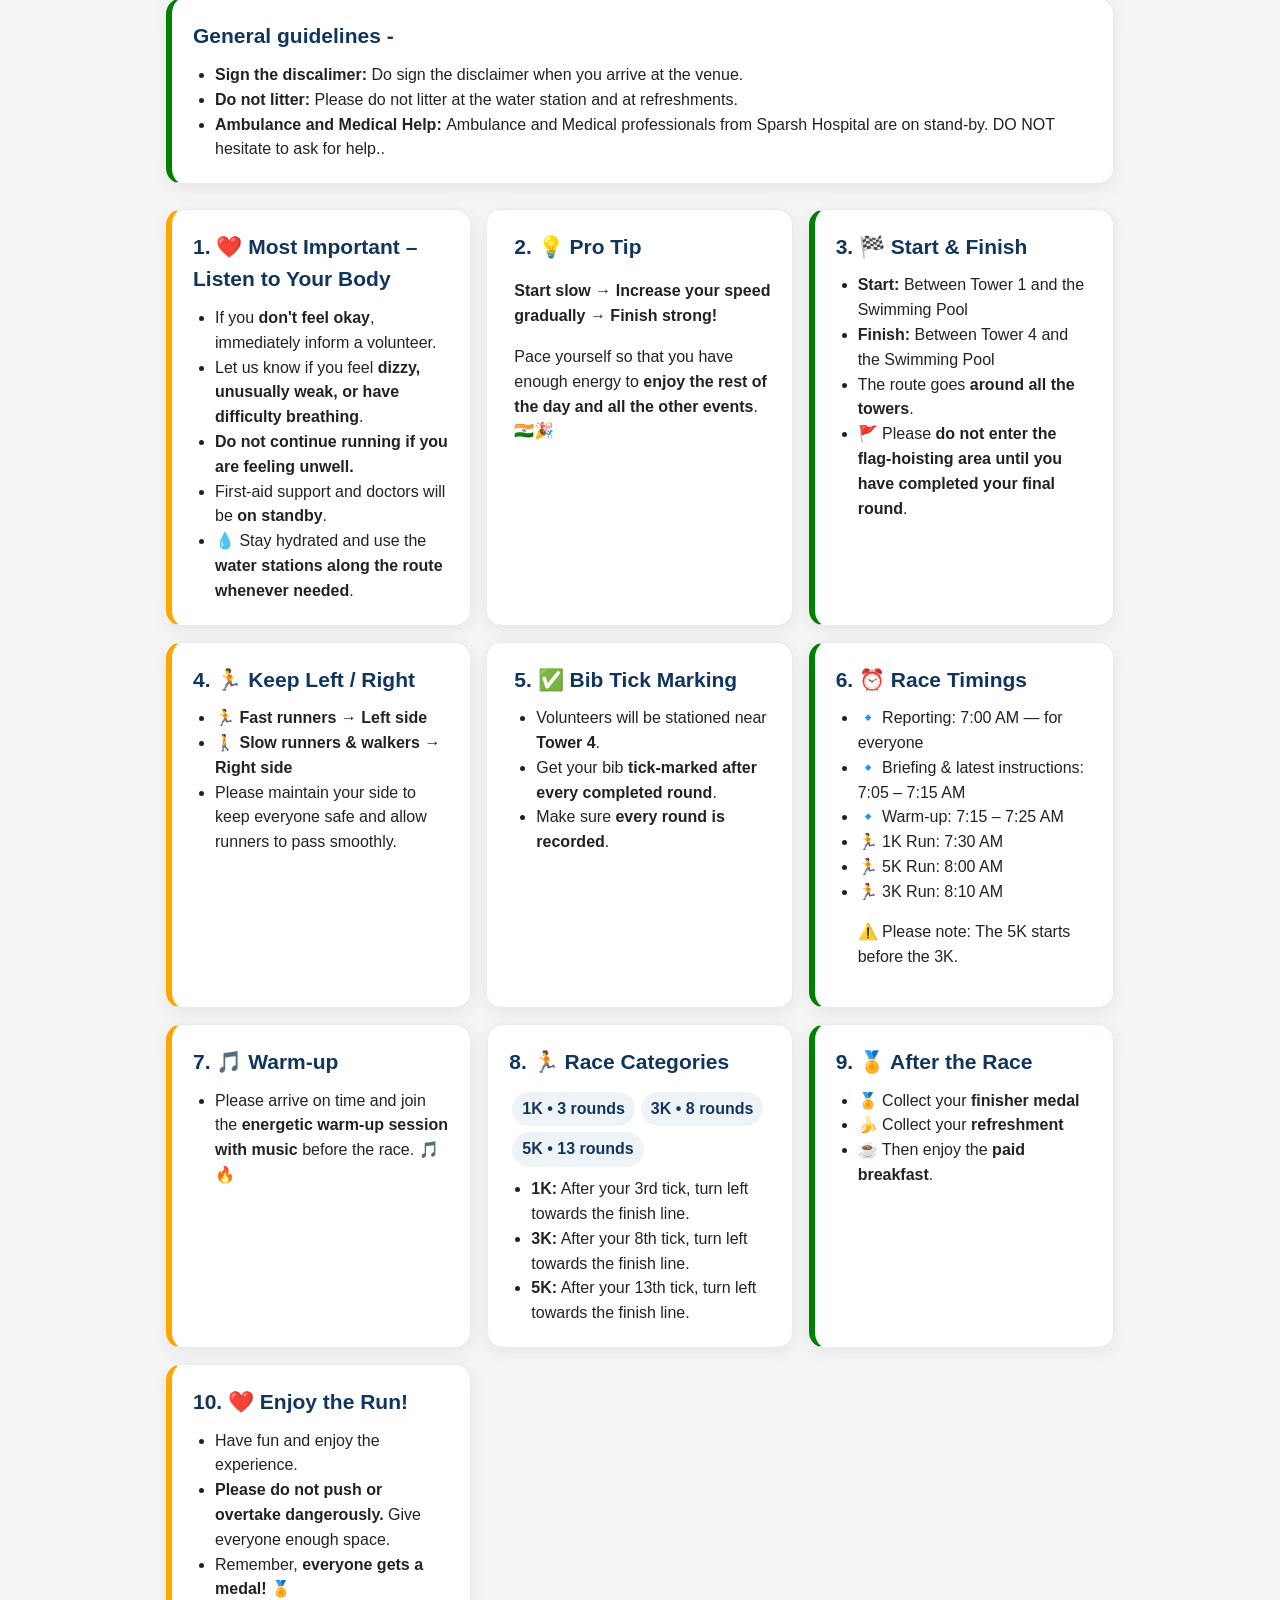
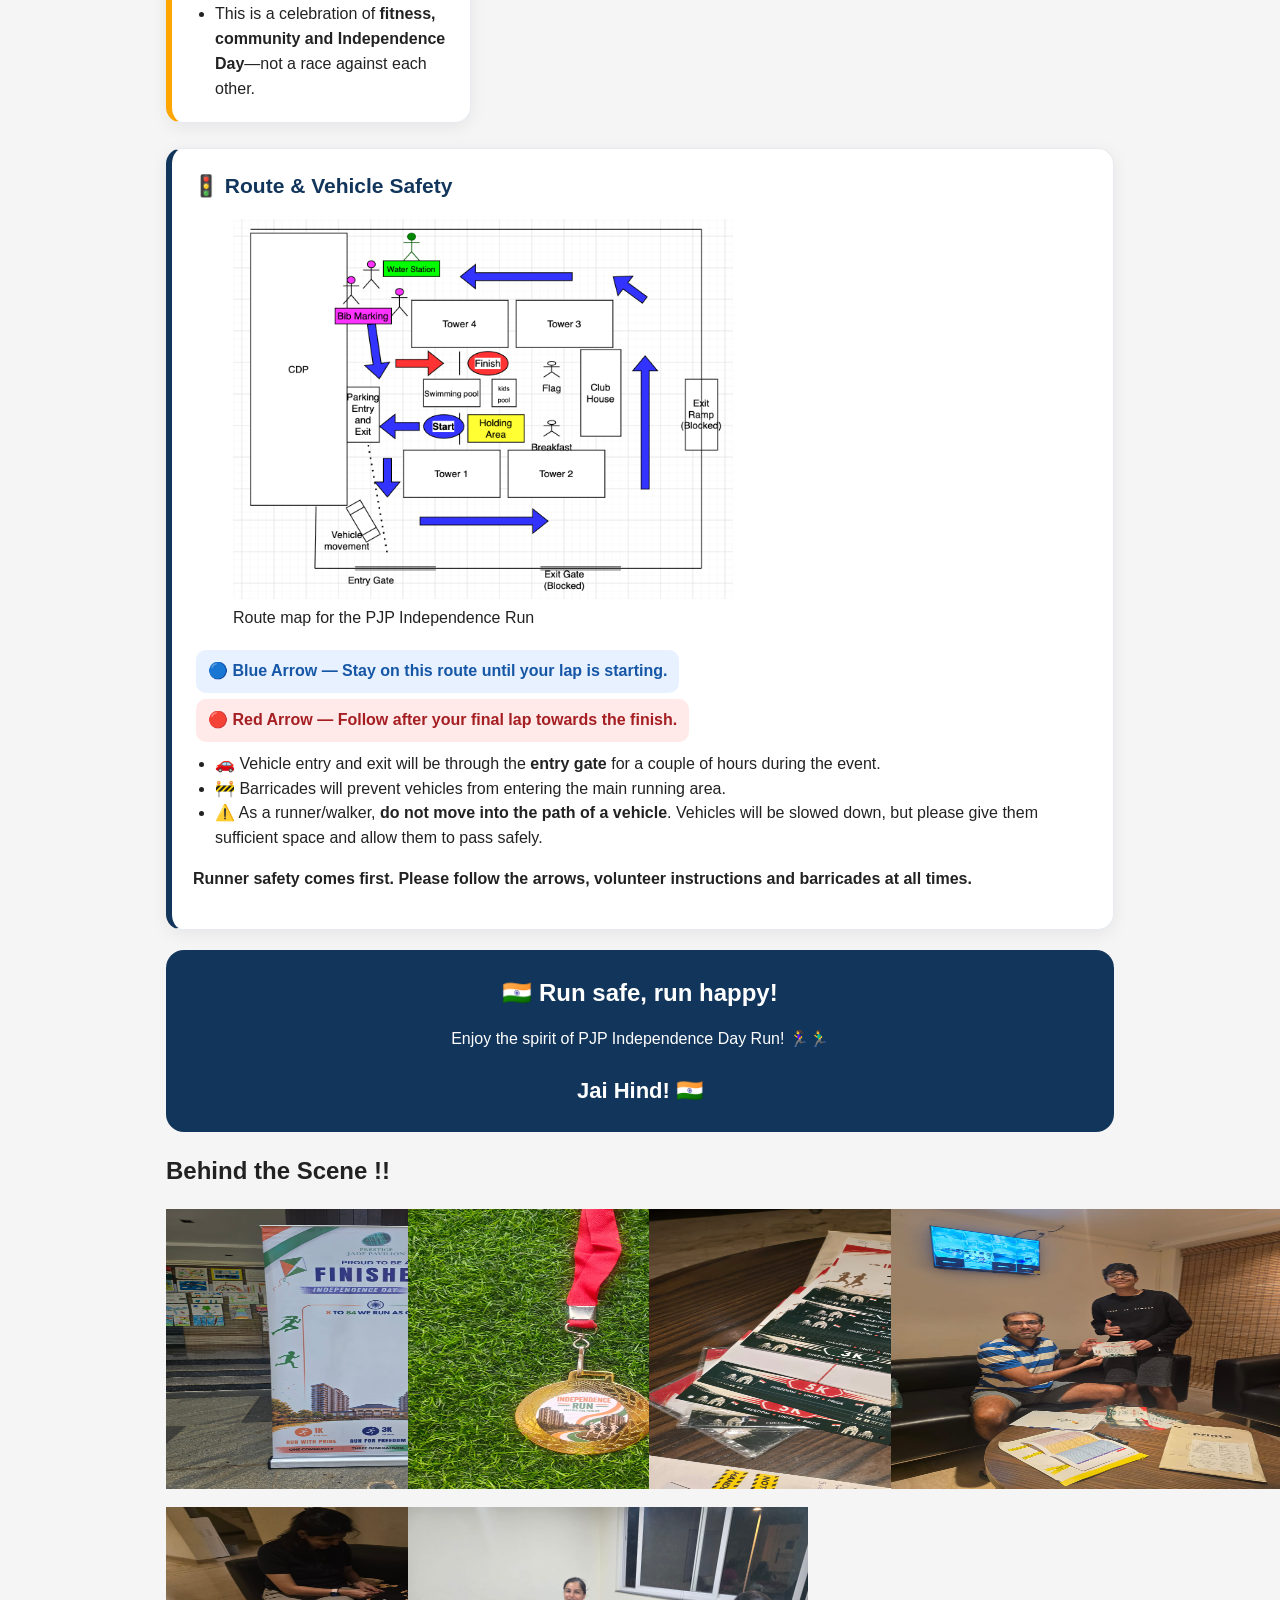
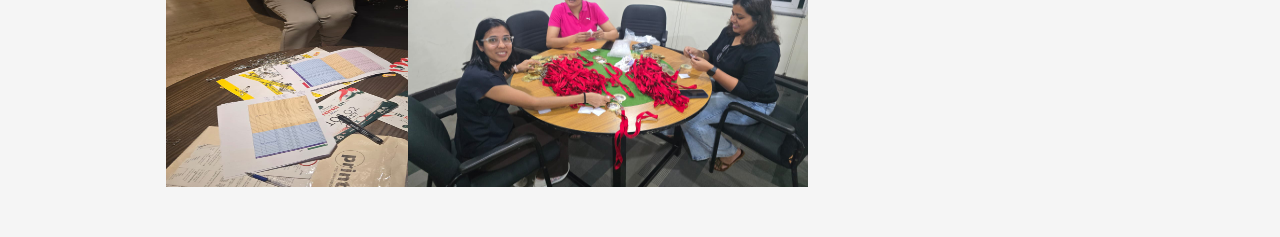
==== commit f8f313e1: "COmmit to check git working" ====
--- a/PJP_Independence_Day_Run.html
+++ b/PJP_Independence_Day_Run.html
@@ -55,7 +55,7 @@
 </style>
 </style>
 <header class="hero">
-<div style="font-size:40px">🏃 🇮🇳 🏃‍♀️</div><h1>PJP Independence Day Run</h1><p>Runner & Walker Guide • Run safe, run happy!</p>
+<div style="font-size:40px">🏃 🇮🇳 🏃‍♀️</div><h1>PJP Independence Day Run</h1><p>Runner & Walker Guide • Run safe. Run happy!</p>
     <p>Independence Day Run · 15 August 2026</p>
 </header>
 
